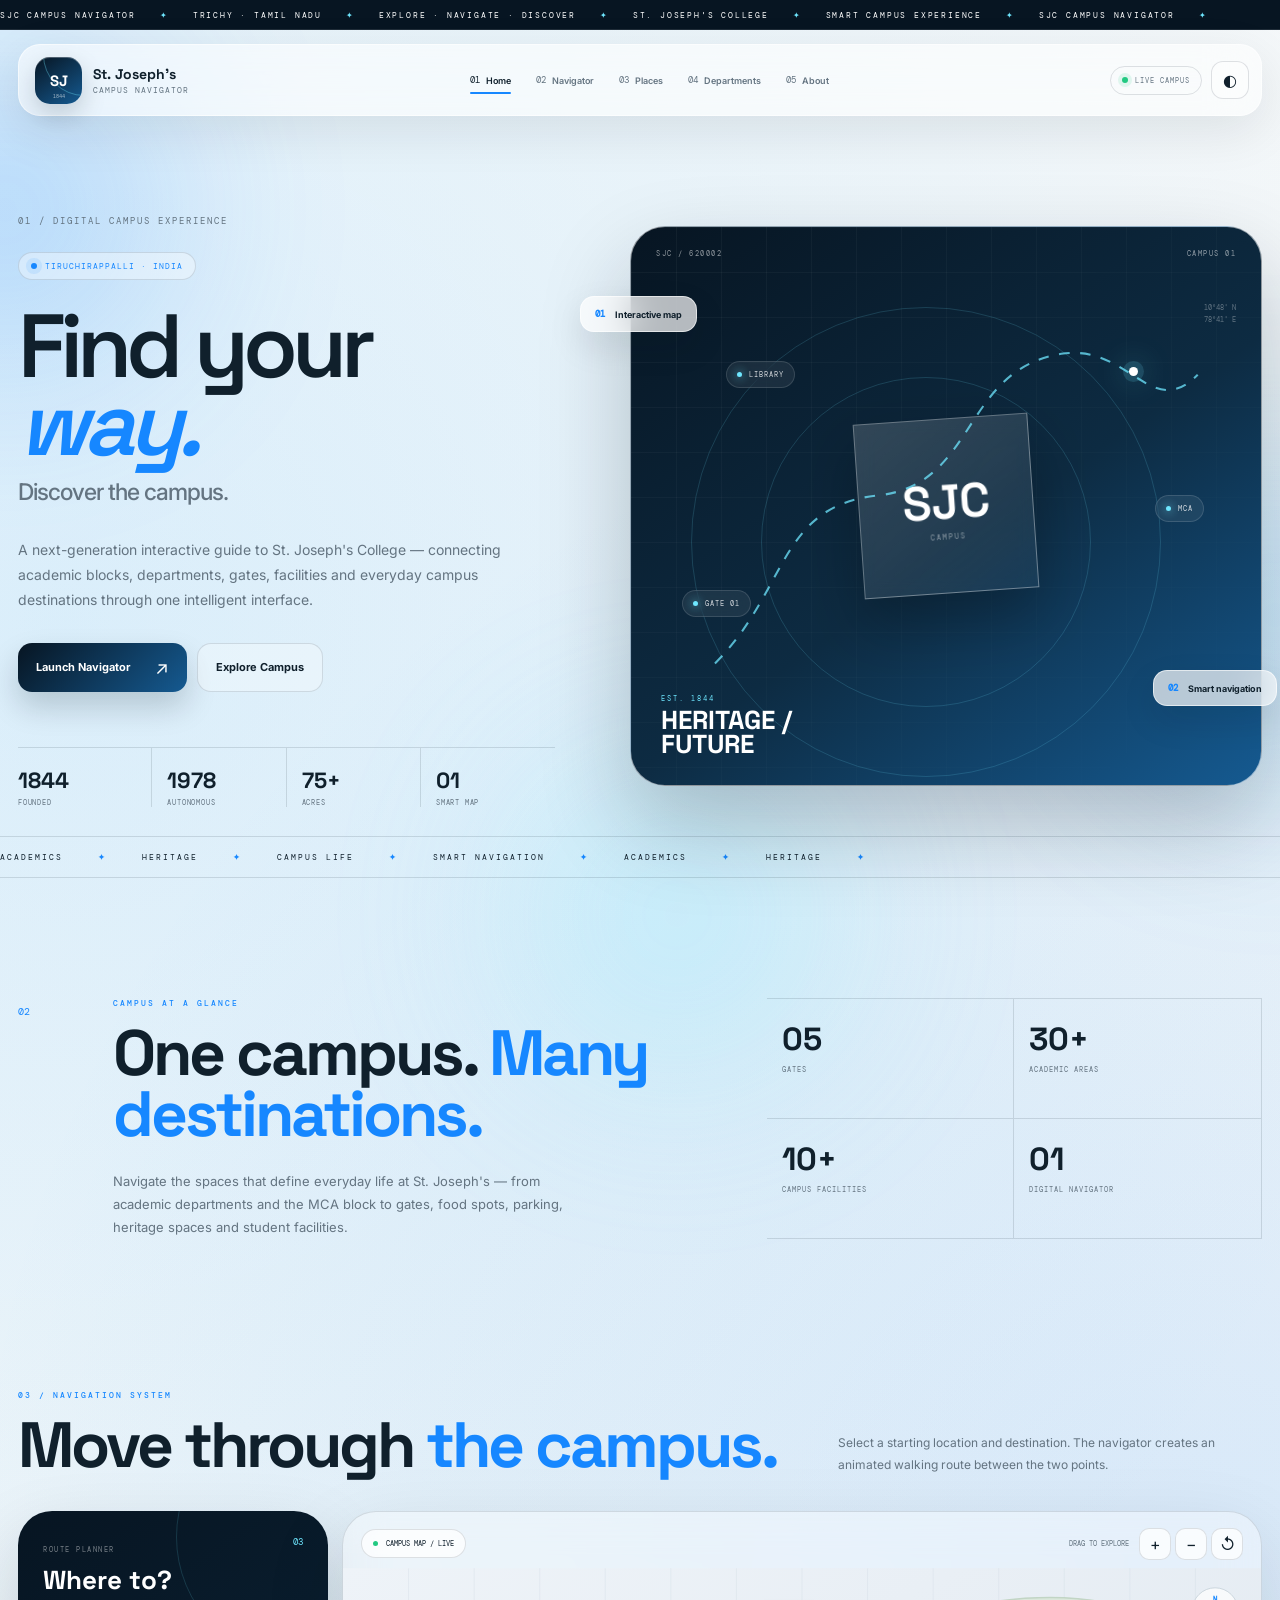
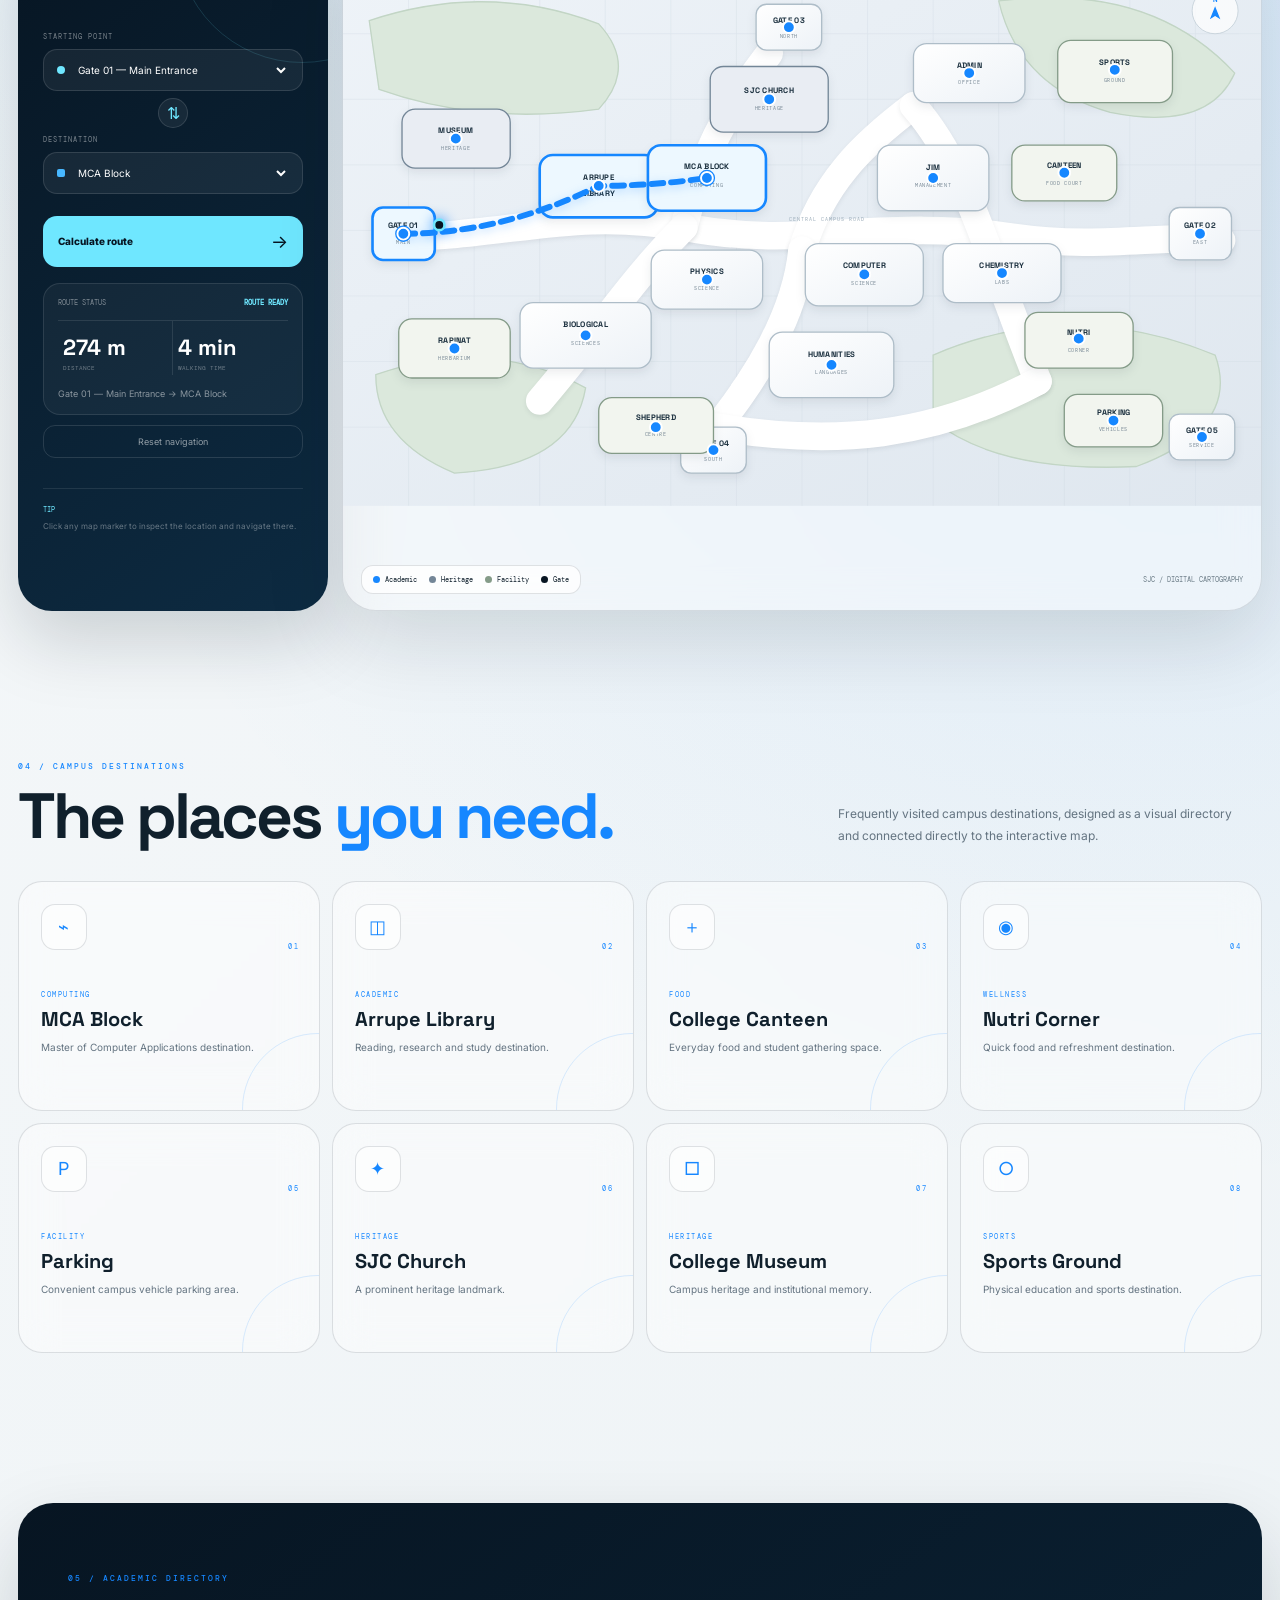
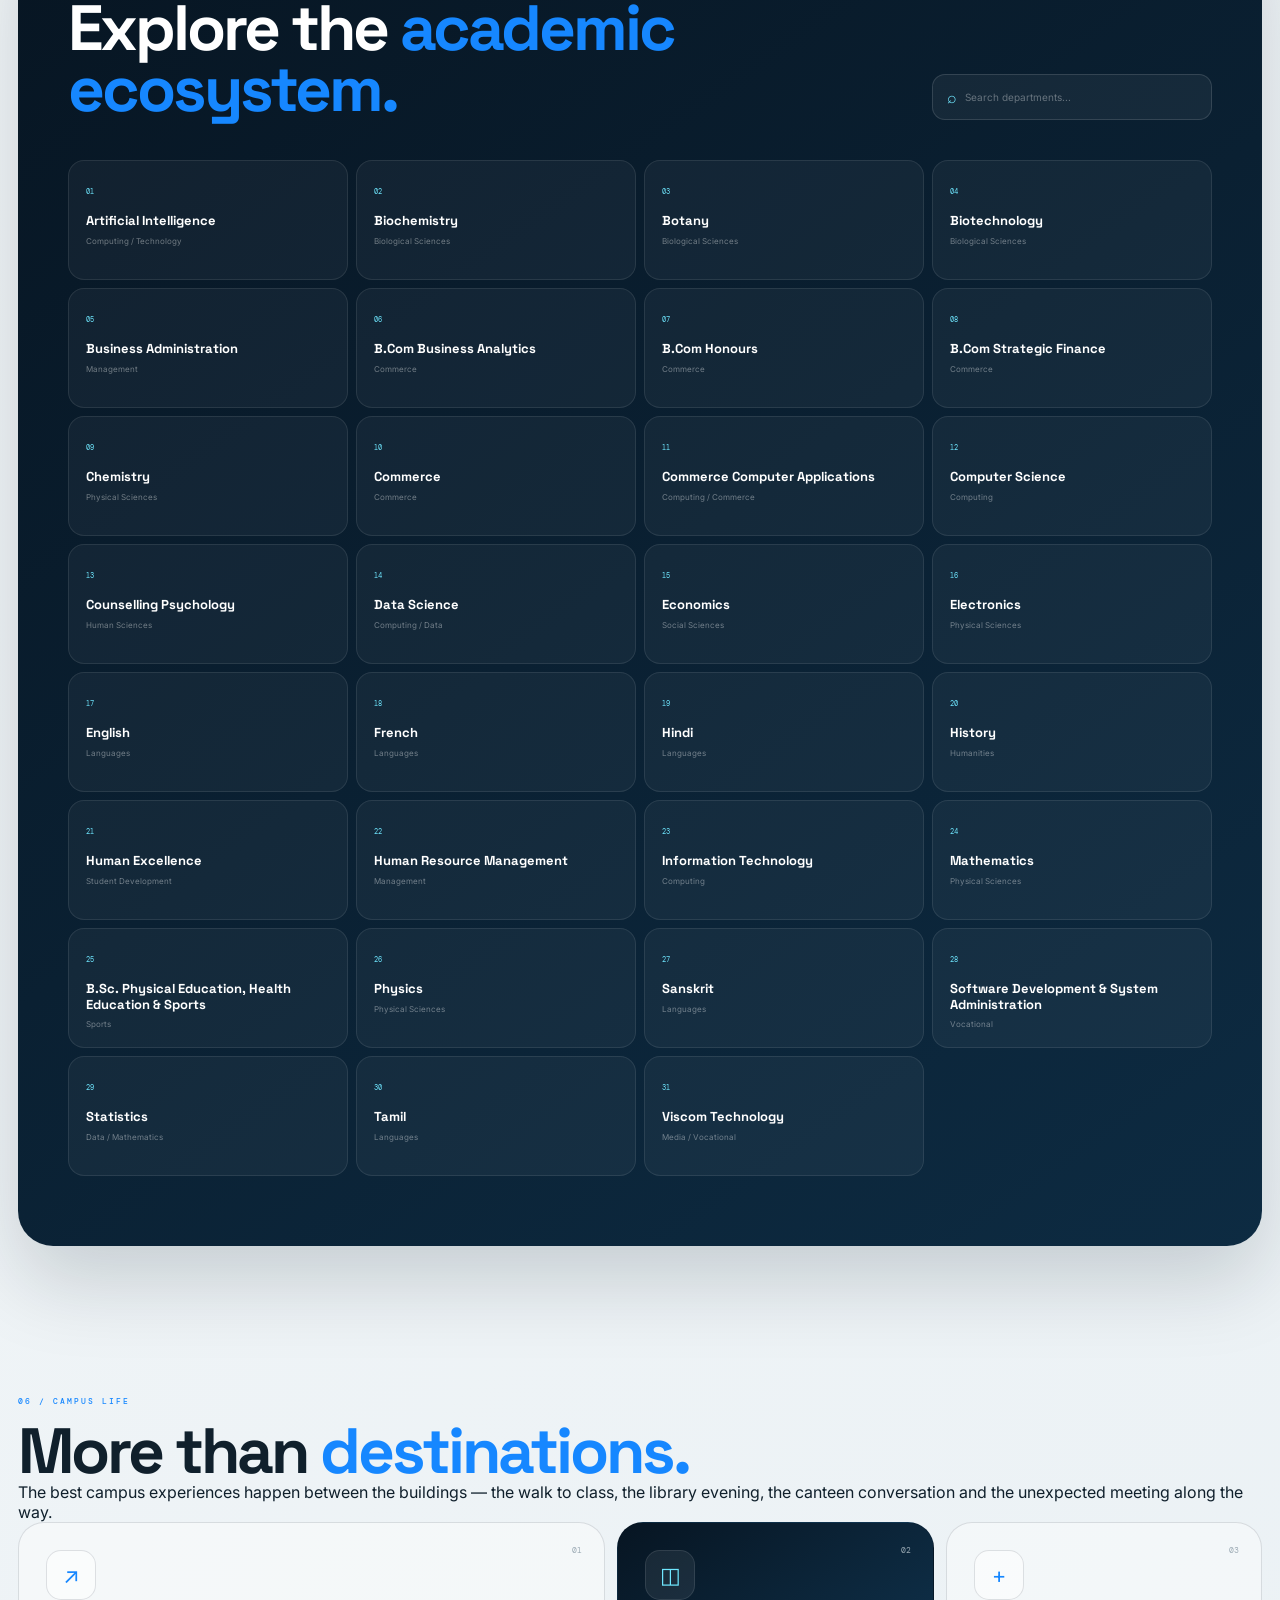
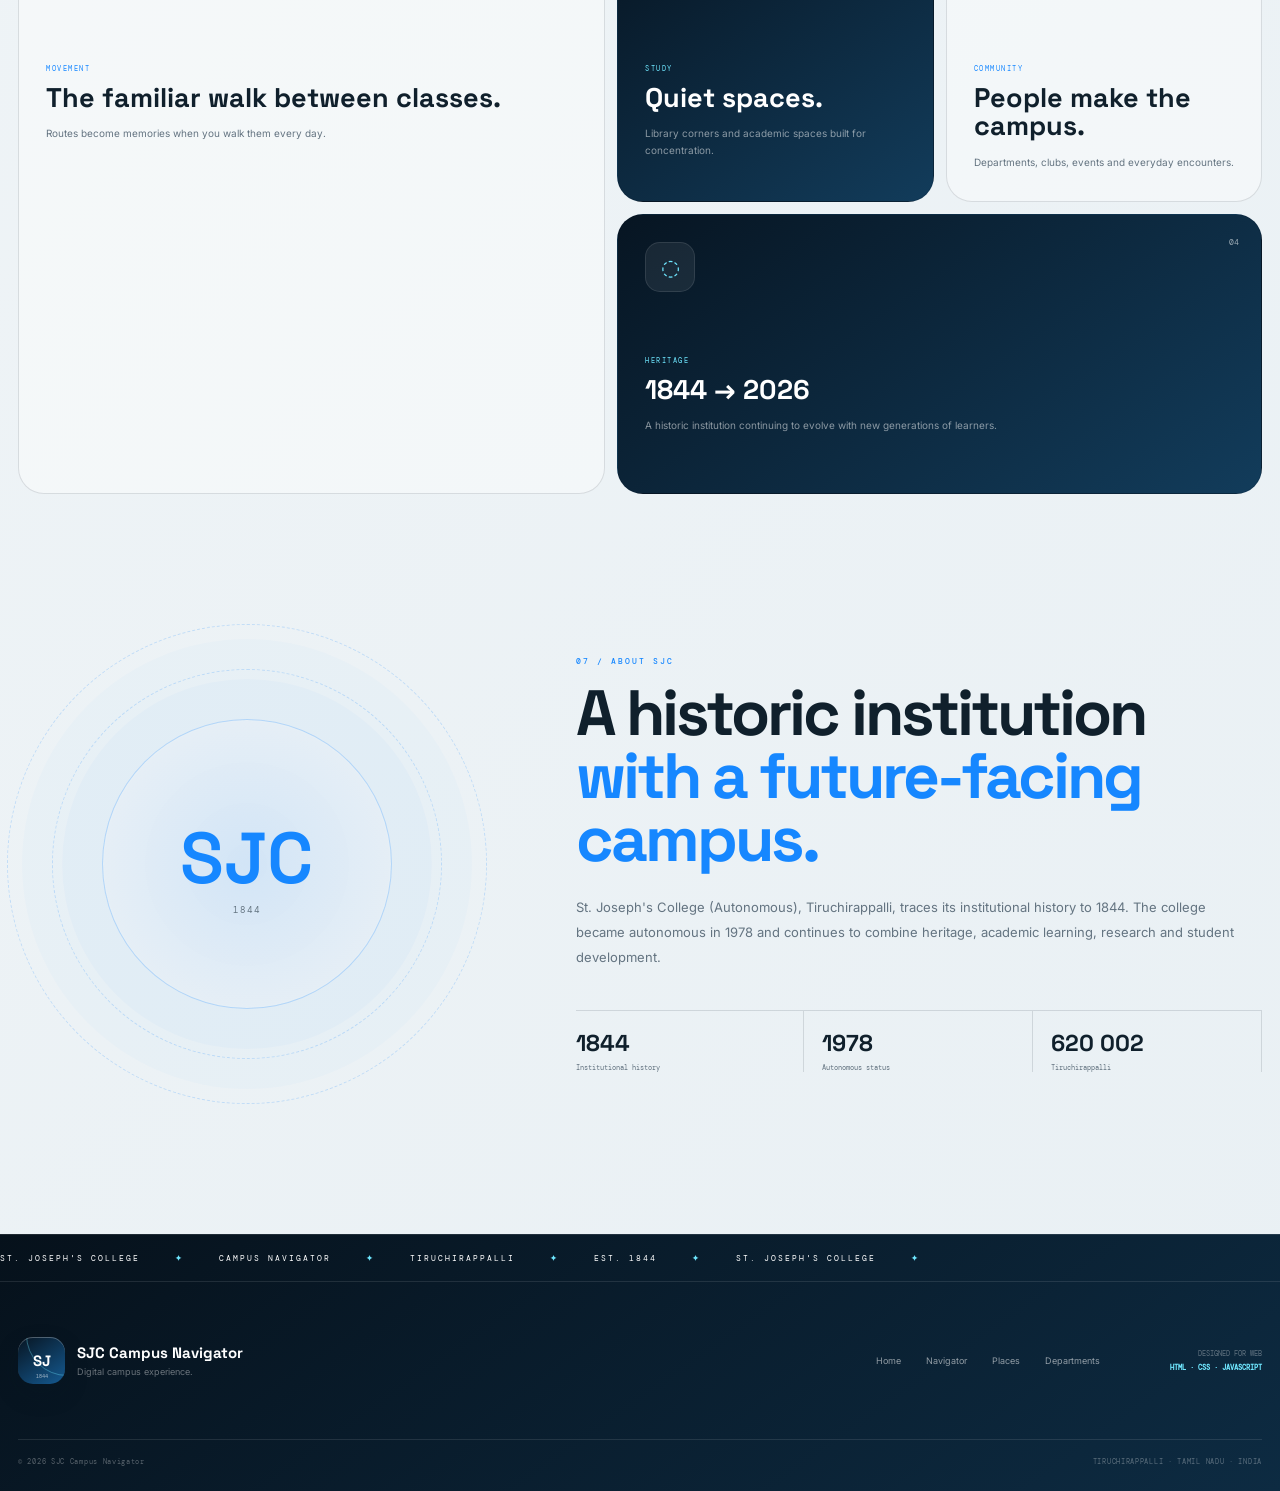
==== index.html @ a01f657c "Add files via upload" ====
<!DOCTYPE html>
<html lang="en">

<head>

    <meta charset="UTF-8">

    <meta
        name="viewport"
        content="width=device-width, initial-scale=1.0"
    >

    <meta
        name="description"
        content="SJC Campus Navigator — an interactive digital campus experience for St. Joseph's College, Tiruchirappalli."
    >

    <title>SJC — Campus Navigator</title>

    <!-- PROFESSIONAL FONTS -->
    <link rel="preconnect" href="https://fonts.googleapis.com">
    <link rel="preconnect" href="https://fonts.gstatic.com" crossorigin>

    <link
        href="https://fonts.googleapis.com/css2?family=DM+Mono:wght@400;500&family=Inter:wght@400;500;600;700;800&family=Space+Grotesk:wght@400;500;600;700&display=swap"
        rel="stylesheet"
    >

    <link rel="stylesheet" href="style.css">

</head>


<body>

<!-- =====================================================
     AMBIENT BACKGROUND
===================================================== -->

<div class="ambient ambient-one"></div>
<div class="ambient ambient-two"></div>
<div class="ambient ambient-three"></div>


<!-- =====================================================
     TOP STRIP
===================================================== -->

<div class="top-strip">

    <div class="strip-track">

        <span>SJC CAMPUS NAVIGATOR</span>
        <i>✦</i>

        <span>TRICHY · TAMIL NADU</span>
        <i>✦</i>

        <span>EXPLORE · NAVIGATE · DISCOVER</span>
        <i>✦</i>

        <span>ST. JOSEPH'S COLLEGE</span>
        <i>✦</i>

        <span>SMART CAMPUS EXPERIENCE</span>
        <i>✦</i>

        <span>SJC CAMPUS NAVIGATOR</span>
        <i>✦</i>

    </div>

</div>


<!-- =====================================================
     HEADER
===================================================== -->

<header class="site-header">

    <a href="#home" class="brand">

        <div class="brand-mark">

            <span>SJ</span>

            <small>1844</small>

        </div>

        <div class="brand-copy">

            <strong>St. Joseph's</strong>

            <span>Campus Navigator</span>

        </div>

    </a>


    <nav class="main-nav">

        <a href="#home" class="active">01 <span>Home</span></a>
        <a href="#navigator">02 <span>Navigator</span></a>
        <a href="#places">03 <span>Places</span></a>
        <a href="#departments">04 <span>Departments</span></a>
        <a href="#about">05 <span>About</span></a>

    </nav>


    <div class="header-actions">

        <div class="live-status">

            <span></span>

            LIVE CAMPUS

        </div>


        <button
            id="themeButton"
            class="icon-button"
            aria-label="Toggle theme"
        >
            ◐
        </button>

    </div>

</header>


<!-- =====================================================
     MAIN
===================================================== -->

<main>


<!-- =====================================================
     HERO
===================================================== -->

<section class="hero" id="home">

    <div class="hero-grid">

        <div class="hero-copy">

            <div class="hero-index">
                01 / DIGITAL CAMPUS EXPERIENCE
            </div>


            <div class="hero-eyebrow">

                <span class="pulse"></span>

                TIRUCHIRAPPALLI · INDIA

            </div>


            <h1>

                Find your
                <span>way.</span>

                <small>
                    Discover the campus.
                </small>

            </h1>


            <p class="hero-description">

                A next-generation interactive guide to
                St. Joseph's College — connecting academic
                blocks, departments, gates, facilities and
                everyday campus destinations through one
                intelligent interface.

            </p>


            <div class="hero-buttons">

                <a
                    href="#navigator"
                    class="btn btn-primary"
                >
                    <span>Launch Navigator</span>
                    <b>↗</b>
                </a>


                <a
                    href="#places"
                    class="btn btn-outline"
                >
                    Explore Campus
                </a>

            </div>


            <div class="hero-meta">

                <div>

                    <strong>1844</strong>

                    <span>
                        Founded
                    </span>

                </div>


                <div>

                    <strong>1978</strong>

                    <span>
                        Autonomous
                    </span>

                </div>


                <div>

                    <strong>75+</strong>

                    <span>
                        Acres
                    </span>

                </div>


                <div>

                    <strong>01</strong>

                    <span>
                        Smart Map
                    </span>

                </div>

            </div>

        </div>


        <!-- HERO VISUAL -->

        <div class="hero-art">

            <div class="art-frame">

                <div class="art-topline">

                    <span>
                        SJC / 620002
                    </span>

                    <span>
                        CAMPUS 01
                    </span>

                </div>


                <div class="art-grid"></div>


                <div class="art-orbit orbit-a"></div>
                <div class="art-orbit orbit-b"></div>


                <div class="art-building building-main">

                    <span>
                        SJC
                    </span>

                    <small>
                        CAMPUS
                    </small>

                </div>


                <div class="art-node node-one">
                    <span></span>
                    GATE 01
                </div>


                <div class="art-node node-two">
                    <span></span>
                    MCA
                </div>


                <div class="art-node node-three">
                    <span></span>
                    LIBRARY
                </div>


                <div class="art-route">

                    <svg viewBox="0 0 600 500">

                        <path
                            d="M80 400 C150 330 140 250 235 240 C330 230 315 120 410 105 C475 95 495 170 540 125"
                        />

                    </svg>

                    <div class="route-traveller"></div>

                </div>


                <div class="art-coordinate">
                    10°48' N<br>
                    78°41' E
                </div>


                <div class="art-caption">

                    <span>EST. 1844</span>

                    <strong>
                        HERITAGE /
                        <br>
                        FUTURE
                    </strong>

                </div>

            </div>


            <div class="floating-label label-one">

                <span>01</span>

                Interactive map

            </div>


            <div class="floating-label label-two">

                <span>02</span>

                Smart navigation

            </div>

        </div>

    </div>


    <!-- HERO MARQUEE -->

    <div class="hero-marquee">

        <div>

            <span>ACADEMICS</span>
            <b>✦</b>

            <span>HERITAGE</span>
            <b>✦</b>

            <span>CAMPUS LIFE</span>
            <b>✦</b>

            <span>SMART NAVIGATION</span>
            <b>✦</b>

            <span>ACADEMICS</span>
            <b>✦</b>

            <span>HERITAGE</span>
            <b>✦</b>

        </div>

    </div>

</section>



<!-- =====================================================
     INTRO / STATS
===================================================== -->

<section class="intro-section">

    <div class="section-number">
        02
    </div>


    <div class="intro-content">

        <span class="section-label">
            CAMPUS AT A GLANCE
        </span>


        <h2>

            One campus.
            <em>Many destinations.</em>

        </h2>


        <p>

            Navigate the spaces that define everyday life
            at St. Joseph's — from academic departments and
            the MCA block to gates, food spots, parking,
            heritage spaces and student facilities.

        </p>

    </div>


    <div class="intro-stats">

        <div class="intro-stat">

            <strong>05</strong>
            <span>Gates</span>

        </div>


        <div class="intro-stat">

            <strong>30+</strong>
            <span>Academic Areas</span>

        </div>


        <div class="intro-stat">

            <strong>10+</strong>
            <span>Campus Facilities</span>

        </div>


        <div class="intro-stat">

            <strong>01</strong>
            <span>Digital Navigator</span>

        </div>

    </div>

</section>



<!-- =====================================================
     NAVIGATOR
===================================================== -->

<section
    class="navigator-section"
    id="navigator"
>

    <div class="section-heading-row">

        <div>

            <span class="section-label">
                03 / NAVIGATION SYSTEM
            </span>

            <h2>
                Move through
                <em>the campus.</em>
            </h2>

        </div>


        <p>

            Select a starting location and destination.
            The navigator creates an animated walking
            route between the two points.

        </p>

    </div>


    <div class="navigator-shell">


        <!-- ROUTE PANEL -->

        <aside class="route-panel">

            <div class="panel-top">

                <div>

                    <span>
                        ROUTE PLANNER
                    </span>

                    <h3>
                        Where to?
                    </h3>

                </div>


                <div class="route-number">
                    03
                </div>

            </div>


            <div class="route-form">

                <div class="location-field">

                    <label>
                        STARTING POINT
                    </label>

                    <div class="select-box">

                        <i class="start-pin"></i>

                        <select id="startLocation"></select>

                    </div>

                </div>


                <button
                    class="swap-button"
                    id="swapButton"
                    title="Swap locations"
                >
                    ⇅
                </button>


                <div class="location-field">

                    <label>
                        DESTINATION
                    </label>

                    <div class="select-box destination-box">

                        <i class="destination-pin"></i>

                        <select id="destinationLocation"></select>

                    </div>

                </div>


                <button
                    class="route-button"
                    id="routeButton"
                >

                    <span>
                        Calculate route
                    </span>

                    <b>
                        →
                    </b>

                </button>

            </div>


            <!-- ROUTE RESULT -->

            <div
                class="route-result"
                id="routeResult"
            >

                <div class="result-heading">

                    <span>
                        ROUTE STATUS
                    </span>

                    <strong id="routeStatus">
                        READY
                    </strong>

                </div>


                <div class="result-metrics">

                    <div>

                        <strong id="distanceValue">
                            —
                        </strong>

                        <span>
                            DISTANCE
                        </span>

                    </div>


                    <div>

                        <strong id="timeValue">
                            —
                        </strong>

                        <span>
                            WALKING TIME
                        </span>

                    </div>

                </div>


                <p id="routeMessage">

                    Choose a destination to generate
                    your campus route.

                </p>

            </div>


            <button
                class="reset-button"
                id="resetMapButton"
            >
                Reset navigation
            </button>


            <div class="route-tip">

                <span>TIP</span>

                Click any map marker to inspect
                the location and navigate there.

            </div>

        </aside>



        <!-- MAP -->

        <div class="map-panel">

            <div class="map-header">

                <div class="map-live">

                    <span></span>

                    CAMPUS MAP / LIVE

                </div>


                <div class="map-header-right">

                    <span>
                        DRAG TO EXPLORE
                    </span>

                    <div class="map-controls">

                        <button id="zoomIn">+</button>

                        <button id="zoomOut">−</button>

                        <button id="resetZoom">↺</button>

                    </div>

                </div>

            </div>


            <div
                class="map-wrapper"
                id="mapWrapper"
            >

                <svg
                    id="campusMap"
                    viewBox="0 0 1400 820"
                    xmlns="http://www.w3.org/2000/svg"
                >

                    <defs>

                        <linearGradient
                            id="mapGradient"
                            x1="0"
                            y1="0"
                            x2="1"
                            y2="1"
                        >

                            <stop
                                offset="0%"
                                stop-color="#eef3f8"
                            />

                            <stop
                                offset="100%"
                                stop-color="#dfe7ef"
                            />

                        </linearGradient>


                        <linearGradient
                            id="buildingGradient"
                            x1="0"
                            y1="0"
                            x2="1"
                            y2="1"
                        >

                            <stop
                                offset="0%"
                                stop-color="#ffffff"
                            />

                            <stop
                                offset="100%"
                                stop-color="#edf2f7"
                            />

                        </linearGradient>


                        <filter
                            id="mapShadow"
                            x="-30%"
                            y="-30%"
                            width="160%"
                            height="160%"
                        >

                            <feDropShadow
                                dx="0"
                                dy="8"
                                stdDeviation="8"
                                flood-opacity=".12"
                            />

                        </filter>

                    </defs>


                    <!-- MAP BASE -->

                    <rect
                        width="1400"
                        height="820"
                        fill="url(#mapGradient)"
                    />


                    <!-- MAP GRID -->

                    <g
                        class="map-grid"
                        opacity=".45"
                    >

                        <path d="M0 100 H1400"/>
                        <path d="M0 200 H1400"/>
                        <path d="M0 300 H1400"/>
                        <path d="M0 400 H1400"/>
                        <path d="M0 500 H1400"/>
                        <path d="M0 600 H1400"/>
                        <path d="M0 700 H1400"/>

                        <path d="M100 0 V820"/>
                        <path d="M200 0 V820"/>
                        <path d="M300 0 V820"/>
                        <path d="M400 0 V820"/>
                        <path d="M500 0 V820"/>
                        <path d="M600 0 V820"/>
                        <path d="M700 0 V820"/>
                        <path d="M800 0 V820"/>
                        <path d="M900 0 V820"/>
                        <path d="M1000 0 V820"/>
                        <path d="M1100 0 V820"/>
                        <path d="M1200 0 V820"/>
                        <path d="M1300 0 V820"/>

                    </g>


                    <!-- GREEN ZONES -->

                    <path
                        class="green-zone"
                        d="M40 80 Q220 20 390 85 Q450 150 390 215 Q210 240 55 185Z"
                    />

                    <path
                        class="green-zone"
                        d="M1000 50 Q1230 20 1360 160 Q1320 250 1170 220 Q1030 180 1000 50Z"
                    />

                    <path
                        class="green-zone"
                        d="M900 590 Q1110 500 1330 590 Q1370 700 1210 760 Q1000 770 900 690Z"
                    />

                    <path
                        class="green-zone"
                        d="M50 620 Q220 560 370 640 Q350 760 170 770 Q50 720 50 620Z"
                    />


                    <!-- ROADS -->

                    <g class="roads">

                        <path d="M80 410 C250 410 350 365 520 395 C700 430 820 380 1020 410 C1160 430 1250 405 1340 415"/>

                        <path d="M520 395 C545 290 585 215 650 130"/>

                        <path d="M700 430 C730 330 790 270 870 210"/>

                        <path d="M700 430 C690 530 630 625 570 700"/>

                        <path d="M870 210 C950 300 980 430 1060 630"/>

                        <path d="M520 395 C440 475 390 555 300 660"/>

                        <path d="M570 700 C750 730 900 715 1060 630"/>

                    </g>


                    <!-- ROAD LABELS -->

                    <text class="road-label" x="680" y="385">
                        CENTRAL CAMPUS ROAD
                    </text>


                    <!-- GATES -->

                    <g
                        class="map-location"
                        data-location="gate1"
                    >

                        <rect
                            x="45"
                            y="365"
                            width="95"
                            height="80"
                            rx="16"
                        />

                        <text
                            x="92"
                            y="397"
                            class="building-title"
                        >
                            GATE 01
                        </text>

                        <text
                            x="92"
                            y="420"
                            class="building-subtitle"
                        >
                            MAIN
                        </text>

                    </g>


                    <g
                        class="map-location"
                        data-location="gate2"
                    >

                        <rect
                            x="1260"
                            y="365"
                            width="95"
                            height="80"
                            rx="16"
                        />

                        <text
                            x="1307"
                            y="397"
                            class="building-title"
                        >
                            GATE 02
                        </text>

                        <text
                            x="1307"
                            y="420"
                            class="building-subtitle"
                        >
                            EAST
                        </text>

                    </g>


                    <g
                        class="map-location"
                        data-location="gate3"
                    >

                        <rect
                            x="630"
                            y="55"
                            width="100"
                            height="70"
                            rx="16"
                        />

                        <text
                            x="680"
                            y="84"
                            class="building-title"
                        >
                            GATE 03
                        </text>

                        <text
                            x="680"
                            y="106"
                            class="building-subtitle"
                        >
                            NORTH
                        </text>

                    </g>


                    <g
                        class="map-location"
                        data-location="gate4"
                    >

                        <rect
                            x="515"
                            y="700"
                            width="100"
                            height="70"
                            rx="16"
                        />

                        <text
                            x="565"
                            y="729"
                            class="building-title"
                        >
                            GATE 04
                        </text>

                        <text
                            x="565"
                            y="751"
                            class="building-subtitle"
                        >
                            SOUTH
                        </text>

                    </g>


                    <g
                        class="map-location"
                        data-location="gate5"
                    >

                        <rect
                            x="1260"
                            y="680"
                            width="100"
                            height="70"
                            rx="16"
                        />

                        <text
                            x="1310"
                            y="709"
                            class="building-title"
                        >
                            GATE 05
                        </text>

                        <text
                            x="1310"
                            y="731"
                            class="building-subtitle"
                        >
                            SERVICE
                        </text>

                    </g>


                    <!-- CENTRAL HERITAGE -->

                    <g
                        class="map-location heritage-location"
                        data-location="church"
                    >

                        <rect
                            x="560"
                            y="150"
                            width="180"
                            height="100"
                            rx="20"
                        />

                        <text
                            x="650"
                            y="190"
                            class="building-title"
                        >
                            SJC CHURCH
                        </text>

                        <text
                            x="650"
                            y="216"
                            class="building-subtitle"
                        >
                            HERITAGE
                        </text>

                    </g>


                    <!-- LIBRARY -->

                    <g
                        class="map-location"
                        data-location="library"
                    >

                        <rect
                            x="300"
                            y="285"
                            width="180"
                            height="95"
                            rx="20"
                        />

                        <text
                            x="390"
                            y="323"
                            class="building-title"
                        >
                            ARRUPE
                        </text>

                        <text
                            x="390"
                            y="348"
                            class="building-title"
                        >
                            LIBRARY
                        </text>

                    </g>


                    <!-- MCA -->

                    <g
                        class="map-location accent-location"
                        data-location="mca"
                    >

                        <rect
                            x="465"
                            y="270"
                            width="180"
                            height="100"
                            rx="20"
                        />

                        <text
                            x="555"
                            y="307"
                            class="building-title"
                        >
                            MCA BLOCK
                        </text>

                        <text
                            x="555"
                            y="333"
                            class="building-subtitle"
                        >
                            COMPUTING
                        </text>

                    </g>


                    <!-- JIM -->

                    <g
                        class="map-location"
                        data-location="jim"
                    >

                        <rect
                            x="815"
                            y="270"
                            width="170"
                            height="100"
                            rx="20"
                        />

                        <text
                            x="900"
                            y="308"
                            class="building-title"
                        >
                            JIM
                        </text>

                        <text
                            x="900"
                            y="334"
                            class="building-subtitle"
                        >
                            MANAGEMENT
                        </text>

                    </g>


                    <!-- COMPUTER SCIENCE -->

                    <g
                        class="map-location"
                        data-location="computer"
                    >

                        <rect
                            x="705"
                            y="420"
                            width="180"
                            height="95"
                            rx="20"
                        />

                        <text
                            x="795"
                            y="458"
                            class="building-title"
                        >
                            COMPUTER
                        </text>

                        <text
                            x="795"
                            y="483"
                            class="building-subtitle"
                        >
                            SCIENCE
                        </text>

                    </g>


                    <!-- PHYSICS -->

                    <g
                        class="map-location"
                        data-location="physics"
                    >

                        <rect
                            x="470"
                            y="430"
                            width="170"
                            height="90"
                            rx="20"
                        />

                        <text
                            x="555"
                            y="467"
                            class="building-title"
                        >
                            PHYSICS
                        </text>

                        <text
                            x="555"
                            y="491"
                            class="building-subtitle"
                        >
                            SCIENCE
                        </text>

                    </g>


                    <!-- CHEMISTRY -->

                    <g
                        class="map-location"
                        data-location="chemistry"
                    >

                        <rect
                            x="915"
                            y="420"
                            width="180"
                            height="90"
                            rx="20"
                        />

                        <text
                            x="1005"
                            y="457"
                            class="building-title"
                        >
                            CHEMISTRY
                        </text>

                        <text
                            x="1005"
                            y="482"
                            class="building-subtitle"
                        >
                            LABS
                        </text>

                    </g>


                    <!-- BIOLOGICAL SCIENCES -->

                    <g
                        class="map-location"
                        data-location="biology"
                    >

                        <rect
                            x="270"
                            y="510"
                            width="200"
                            height="100"
                            rx="20"
                        />

                        <text
                            x="370"
                            y="548"
                            class="building-title"
                        >
                            BIOLOGICAL
                        </text>

                        <text
                            x="370"
                            y="574"
                            class="building-subtitle"
                        >
                            SCIENCES
                        </text>

                    </g>


                    <!-- HUMANITIES -->

                    <g
                        class="map-location"
                        data-location="humanities"
                    >

                        <rect
                            x="650"
                            y="555"
                            width="190"
                            height="100"
                            rx="20"
                        />

                        <text
                            x="745"
                            y="593"
                            class="building-title"
                        >
                            HUMANITIES
                        </text>

                        <text
                            x="745"
                            y="619"
                            class="building-subtitle"
                        >
                            LANGUAGES
                        </text>

                    </g>


                    <!-- ADMIN -->

                    <g
                        class="map-location"
                        data-location="admin"
                    >

                        <rect
                            x="870"
                            y="115"
                            width="170"
                            height="90"
                            rx="20"
                        />

                        <text
                            x="955"
                            y="152"
                            class="building-title"
                        >
                            ADMIN
                        </text>

                        <text
                            x="955"
                            y="177"
                            class="building-subtitle"
                        >
                            OFFICE
                        </text>

                    </g>


                    <!-- NUTRI CORNER -->

                    <g
                        class="map-location facility-location"
                        data-location="nutri"
                    >

                        <rect
                            x="1040"
                            y="525"
                            width="165"
                            height="85"
                            rx="20"
                        />

                        <text
                            x="1122"
                            y="560"
                            class="building-title"
                        >
                            NUTRI
                        </text>

                        <text
                            x="1122"
                            y="585"
                            class="building-subtitle"
                        >
                            CORNER
                        </text>

                    </g>


                    <!-- CANTEEN -->

                    <g
                        class="map-location facility-location"
                        data-location="canteen"
                    >

                        <rect
                            x="1020"
                            y="270"
                            width="160"
                            height="85"
                            rx="20"
                        />

                        <text
                            x="1100"
                            y="305"
                            class="building-title"
                        >
                            CANTEEN
                        </text>

                        <text
                            x="1100"
                            y="330"
                            class="building-subtitle"
                        >
                            FOOD COURT
                        </text>

                    </g>


                    <!-- PARKING -->

                    <g
                        class="map-location facility-location"
                        data-location="parking"
                    >

                        <rect
                            x="1100"
                            y="650"
                            width="150"
                            height="80"
                            rx="20"
                        />

                        <text
                            x="1175"
                            y="682"
                            class="building-title"
                        >
                            PARKING
                        </text>

                        <text
                            x="1175"
                            y="706"
                            class="building-subtitle"
                        >
                            VEHICLES
                        </text>

                    </g>


                    <!-- HERITAGE MUSEUM -->

                    <g
                        class="map-location heritage-location"
                        data-location="museum"
                    >

                        <rect
                            x="90"
                            y="215"
                            width="165"
                            height="90"
                            rx="20"
                        />

                        <text
                            x="172"
                            y="252"
                            class="building-title"
                        >
                            MUSEUM
                        </text>

                        <text
                            x="172"
                            y="277"
                            class="building-subtitle"
                        >
                            HERITAGE
                        </text>

                    </g>


                    <!-- HERBARIUM -->

                    <g
                        class="map-location facility-location"
                        data-location="herbarium"
                    >

                        <rect
                            x="85"
                            y="535"
                            width="170"
                            height="90"
                            rx="20"
                        />

                        <text
                            x="170"
                            y="572"
                            class="building-title"
                        >
                            RAPINAT
                        </text>

                        <text
                            x="170"
                            y="597"
                            class="building-subtitle"
                        >
                            HERBARIUM
                        </text>

                    </g>


                    <!-- SPORTS -->

                    <g
                        class="map-location facility-location"
                        data-location="sports"
                    >

                        <rect
                            x="1090"
                            y="110"
                            width="175"
                            height="95"
                            rx="20"
                        />

                        <text
                            x="1177"
                            y="148"
                            class="building-title"
                        >
                            SPORTS
                        </text>

                        <text
                            x="1177"
                            y="174"
                            class="building-subtitle"
                        >
                            GROUND
                        </text>

                    </g>


                    <!-- SHEPHERD -->

                    <g
                        class="map-location facility-location"
                        data-location="shepherd"
                    >

                        <rect
                            x="390"
                            y="655"
                            width="175"
                            height="85"
                            rx="20"
                        />

                        <text
                            x="477"
                            y="689"
                            class="building-title"
                        >
                            SHEPHERD
                        </text>

                        <text
                            x="477"
                            y="714"
                            class="building-subtitle"
                        >
                            CENTRE
                        </text>

                    </g>


                    <!-- ROUTE LAYER -->

                    <g id="routeLayer"></g>


                    <!-- MARKER LAYER -->

                    <g id="markerLayer"></g>


                    <!-- MAP COMPASS -->

                    <g class="map-compass">

                        <circle
                            cx="1330"
                            cy="65"
                            r="35"
                        />

                        <text
                            x="1330"
                            y="52"
                        >
                            N
                        </text>

                        <path
                            d="M1330 58 L1322 78 L1330 73 L1338 78Z"
                        />

                    </g>

                </svg>

            </div>


            <div class="map-bottom">

                <div class="map-legend">

                    <span>
                        <i class="legend-academic"></i>
                        Academic
                    </span>

                    <span>
                        <i class="legend-heritage"></i>
                        Heritage
                    </span>

                    <span>
                        <i class="legend-facility"></i>
                        Facility
                    </span>

                    <span>
                        <i class="legend-gate"></i>
                        Gate
                    </span>

                </div>


                <div class="map-coordinates">

                    SJC / DIGITAL CARTOGRAPHY

                </div>

            </div>

        </div>

    </div>

</section>



<!-- =====================================================
     PLACES
===================================================== -->

<section
    class="places-section"
    id="places"
>

    <div class="section-heading-row">

        <div>

            <span class="section-label">
                04 / CAMPUS DESTINATIONS
            </span>

            <h2>
                The places
                <em>you need.</em>
            </h2>

        </div>


        <p>

            Frequently visited campus destinations,
            designed as a visual directory and connected
            directly to the interactive map.

        </p>

    </div>


    <div
        class="place-grid"
        id="placeGrid"
    ></div>

</section>



<!-- =====================================================
     DEPARTMENTS
===================================================== -->

<section
    class="departments-section"
    id="departments"
>

    <div class="department-heading">

        <div>

            <span class="section-label">
                05 / ACADEMIC DIRECTORY
            </span>

            <h2>
                Explore the
                <em>academic ecosystem.</em>
            </h2>

        </div>


        <div class="department-search">

            <span>
                ⌕
            </span>

            <input
                id="departmentSearch"
                type="text"
                placeholder="Search departments..."
            >

        </div>

    </div>


    <div
        class="department-grid"
        id="departmentGrid"
    ></div>

</section>



<!-- =====================================================
     CAMPUS LIFE
===================================================== -->

<section class="life-section">

    <div class="life-intro">

        <span class="section-label">
            06 / CAMPUS LIFE
        </span>

        <h2>

            More than
            <em>destinations.</em>

        </h2>

        <p>

            The best campus experiences happen between
            the buildings — the walk to class, the library
            evening, the canteen conversation and the
            unexpected meeting along the way.

        </p>

    </div>


    <div class="life-grid">

        <article class="life-card large">

            <div class="life-number">
                01
            </div>

            <div class="life-symbol">
                ↗
            </div>

            <span>
                MOVEMENT
            </span>

            <h3>
                The familiar walk between classes.
            </h3>

            <p>
                Routes become memories when you walk them
                every day.
            </p>

        </article>


        <article class="life-card dark">

            <div class="life-number">
                02
            </div>

            <div class="life-symbol">
                ◫
            </div>

            <span>
                STUDY
            </span>

            <h3>
                Quiet spaces.
            </h3>

            <p>
                Library corners and academic spaces
                built for concentration.
            </p>

        </article>


        <article class="life-card">

            <div class="life-number">
                03
            </div>

            <div class="life-symbol">
                +
            </div>

            <span>
                COMMUNITY
            </span>

            <h3>
                People make the campus.
            </h3>

            <p>
                Departments, clubs, events and
                everyday encounters.
            </p>

        </article>


        <article class="life-card wide dark">

            <div class="life-number">
                04
            </div>

            <div class="life-symbol">
                ◌
            </div>

            <span>
                HERITAGE
            </span>

            <h3>
                1844 → 2026
            </h3>

            <p>
                A historic institution continuing to
                evolve with new generations of learners.
            </p>

        </article>

    </div>

</section>



<!-- =====================================================
     ABOUT
===================================================== -->

<section
    class="about-section"
    id="about"
>

    <div class="about-visual">

        <div class="about-circle">

            <span>
                SJC
            </span>

            <small>
                1844
            </small>

        </div>


        <div class="about-line line-a"></div>
        <div class="about-line line-b"></div>

    </div>


    <div class="about-content">

        <span class="section-label">
            07 / ABOUT SJC
        </span>


        <h2>
            A historic institution
            <em>with a future-facing campus.</em>
        </h2>


        <p>

            St. Joseph's College (Autonomous), Tiruchirappalli,
            traces its institutional history to 1844. The college
            became autonomous in 1978 and continues to combine
            heritage, academic learning, research and student
            development.

        </p>


        <div class="about-facts">

            <div>

                <strong>1844</strong>

                <span>
                    Institutional history
                </span>

            </div>


            <div>

                <strong>1978</strong>

                <span>
                    Autonomous status
                </span>

            </div>


            <div>

                <strong>620 002</strong>

                <span>
                    Tiruchirappalli
                </span>

            </div>

        </div>

    </div>

</section>



</main>



<!-- =====================================================
     FOOTER
===================================================== -->

<footer class="site-footer">

    <div class="footer-marquee">

        <div>

            <span>
                ST. JOSEPH'S COLLEGE
            </span>

            <b>✦</b>

            <span>
                CAMPUS NAVIGATOR
            </span>

            <b>✦</b>

            <span>
                TIRUCHIRAPPALLI
            </span>

            <b>✦</b>

            <span>
                EST. 1844
            </span>

            <b>✦</b>

            <span>
                ST. JOSEPH'S COLLEGE
            </span>

            <b>✦</b>

        </div>

    </div>


    <div class="footer-main">

        <div class="footer-brand">

            <div class="brand-mark">

                <span>SJ</span>

                <small>1844</small>

            </div>


            <div>

                <strong>
                    SJC Campus Navigator
                </strong>

                <p>
                    Digital campus experience.
                </p>

            </div>

        </div>


        <div class="footer-links">

            <a href="#home">Home</a>
            <a href="#navigator">Navigator</a>
            <a href="#places">Places</a>
            <a href="#departments">Departments</a>

        </div>


        <div class="footer-meta">

            <span>
                DESIGNED FOR WEB
            </span>

            <strong>
                HTML · CSS · JAVASCRIPT
            </strong>

        </div>

    </div>


    <div class="footer-bottom">

        <span>
            © 2026 SJC Campus Navigator
        </span>

        <span>
            TIRUCHIRAPPALLI · TAMIL NADU · INDIA
        </span>

    </div>

</footer>



<!-- =====================================================
     LOCATION MODAL
===================================================== -->

<div
    class="modal"
    id="locationModal"
>

    <div class="modal-overlay"></div>


    <div class="modal-card">

        <button
            class="modal-close"
            id="modalClose"
        >
            ×
        </button>


        <span
            class="modal-category"
            id="modalCategory"
        >
            LOCATION
        </span>


        <div
            class="modal-symbol"
            id="modalIcon"
        >
            ◎
        </div>


        <h2 id="modalTitle">
            Location
        </h2>


        <p id="modalDescription">
            Campus location.
        </p>


        <button
            id="modalRouteButton"
            class="modal-route-button"
        >
            Navigate Here
            <span>→</span>
        </button>

    </div>

</div>



<!-- =====================================================
     TOAST
===================================================== -->

<div
    class="toast"
    id="toast"
>

    <span>✓</span>

    <p id="toastMessage">
        Route updated.
    </p>

</div>



<script src="script.js"></script>

</body>
</html>
---- style.css ----
/* =========================================================
   SJC CAMPUS NAVIGATOR
   PREMIUM PORTFOLIO / GLASS / EDITORIAL UI
========================================================= */

:root {

    --navy: #071522;
    --navy-2: #0b1d2d;
    --navy-3: #102b40;

    --blue: #1687ff;
    --blue-2: #47b7ff;
    --cyan: #6fe7ff;

    --ivory: #f5f7f4;
    --paper: #edf2f5;

    --white: #ffffff;

    --text: #10202c;
    --muted: #647481;

    --line: rgba(7, 21, 34, .12);
    --line-light: rgba(255,255,255,.16);

    --glass: rgba(255,255,255,.58);
    --glass-dark: rgba(8,25,40,.68);

    --shadow:
        0 30px 80px rgba(7,21,34,.13);

    --shadow-small:
        0 14px 35px rgba(7,21,34,.10);

    --radius-xl: 34px;
    --radius-lg: 26px;
    --radius-md: 20px;
    --radius-sm: 14px;

    --ease:
        cubic-bezier(.2,.8,.2,1);

}


/* =========================================================
   RESET
========================================================= */

* {
    margin: 0;
    padding: 0;
    box-sizing: border-box;
}


html {
    scroll-behavior: smooth;
}


body {

    min-height: 100vh;

    overflow-x: hidden;

    font-family: "Inter", sans-serif;

    color: var(--text);

    background:

        radial-gradient(
            circle at 5% 10%,
            rgba(71,183,255,.16),
            transparent 24%
        ),

        radial-gradient(
            circle at 92% 25%,
            rgba(22,135,255,.12),
            transparent 25%
        ),

        linear-gradient(
            135deg,
            #f7f9fa,
            #e9f0f4
        );

}


body.dark {

    --text: #f5f8fb;
    --muted: #aab8c4;

    --line: rgba(255,255,255,.12);

    background:

        radial-gradient(
            circle at 5% 10%,
            rgba(22,135,255,.18),
            transparent 25%
        ),

        radial-gradient(
            circle at 90% 20%,
            rgba(71,183,255,.10),
            transparent 25%
        ),

        linear-gradient(
            135deg,
            #06111b,
            #0b1d2d
        );

}


a {
    color: inherit;
    text-decoration: none;
}


button,
input,
select {
    font: inherit;
}


/* =========================================================
   AMBIENT ORBS
========================================================= */

.ambient {

    position: fixed;

    width: 330px;
    height: 330px;

    border-radius: 50%;

    filter: blur(100px);

    opacity: .23;

    pointer-events: none;

    z-index: -2;

}


.ambient-one {

    top: 5%;
    left: -160px;

    background: #1687ff;

}


.ambient-two {

    top: 50%;
    right: -160px;

    background: #47b7ff;

}


.ambient-three {

    bottom: -180px;
    left: 40%;

    background: #6fe7ff;

}


/* =========================================================
   TOP STRIP
========================================================= */

.top-strip {

    height: 30px;

    overflow: hidden;

    color: white;

    background: var(--navy);

    border-bottom: 1px solid rgba(255,255,255,.1);

}


.strip-track {

    width: max-content;

    height: 100%;

    display: flex;

    align-items: center;

    gap: 24px;

    animation:
        stripMove 28s linear infinite;

    font-family: "DM Mono", monospace;

    font-size: 8px;

    letter-spacing: 1.8px;

    white-space: nowrap;

}


.strip-track i {

    color: var(--cyan);

    font-style: normal;

}


@keyframes stripMove {

    from {
        transform: translateX(0);
    }

    to {
        transform: translateX(-50%);
    }

}


/* =========================================================
   HEADER
========================================================= */

.site-header {

    position: sticky;

    top: 12px;

    z-index: 100;

    width: min(1280px, calc(100% - 36px));

    min-height: 72px;

    margin: 14px auto 0;

    padding: 10px 12px 10px 16px;

    display: flex;

    align-items: center;

    justify-content: space-between;

    gap: 20px;

    border: 1px solid rgba(255,255,255,.58);

    border-radius: 22px;

    background: rgba(255,255,255,.56);

    backdrop-filter: blur(25px);

    -webkit-backdrop-filter: blur(25px);

    box-shadow:
        0 15px 50px rgba(7,21,34,.09);

}


body.dark .site-header {

    border-color: rgba(255,255,255,.1);

    background: rgba(7,20,32,.72);

}


/* BRAND */

.brand {

    display: flex;

    align-items: center;

    gap: 11px;

}


.brand-mark {

    width: 47px;
    height: 47px;

    position: relative;

    display: grid;

    place-items: center;

    border-radius: 15px;

    overflow: hidden;

    color: white;

    background:
        linear-gradient(
            145deg,
            #071522,
            #155a91
        );

    box-shadow:
        inset 0 1px rgba(255,255,255,.28),
        0 10px 25px rgba(7,21,34,.18);

}


.brand-mark::after {

    content: "";

    position: absolute;

    width: 80px;
    height: 80px;

    border: 1px solid rgba(111,231,255,.35);

    border-radius: 50%;

    transform: translate(25px,-25px);

}


.brand-mark span {

    position: relative;

    z-index: 2;

    font-family: "Space Grotesk", sans-serif;

    font-size: 15px;

    font-weight: 700;

}


.brand-mark small {

    position: absolute;

    bottom: 4px;

    font-family: "DM Mono", monospace;

    font-size: 5px;

    opacity: .65;

}


.brand-copy strong {

    display: block;

    font-family: "Space Grotesk", sans-serif;

    font-size: 14px;

}


.brand-copy span {

    display: block;

    margin-top: 2px;

    color: var(--muted);

    font-family: "DM Mono", monospace;

    font-size: 8px;

    letter-spacing: 1px;

    text-transform: uppercase;

}


/* NAV */

.main-nav {

    display: flex;

    align-items: center;

    gap: 25px;

}


.main-nav a {

    position: relative;

    display: flex;

    align-items: center;

    gap: 6px;

    color: var(--muted);

    font-family: "DM Mono", monospace;

    font-size: 9px;

    transition: .3s var(--ease);

}


.main-nav a span {

    font-family: "Inter", sans-serif;

    font-weight: 600;

}


.main-nav a::after {

    content: "";

    position: absolute;

    left: 0;

    right: 0;

    bottom: -8px;

    height: 2px;

    border-radius: 20px;

    background: var(--blue);

    transform: scaleX(0);

    transform-origin: left;

    transition: .3s var(--ease);

}


.main-nav a:hover,
.main-nav a.active {

    color: var(--text);

}


.main-nav a:hover::after,
.main-nav a.active::after {

    transform: scaleX(1);

}


/* HEADER ACTIONS */

.header-actions {

    display: flex;

    align-items: center;

    gap: 9px;

}


.live-status {

    display: flex;

    align-items: center;

    gap: 7px;

    padding: 9px 11px;

    border-radius: 50px;

    border: 1px solid var(--line);

    color: var(--muted);

    font-family: "DM Mono", monospace;

    font-size: 7px;

    letter-spacing: 1px;

}


.live-status span {

    width: 6px;
    height: 6px;

    border-radius: 50%;

    background: #22c982;

    box-shadow:
        0 0 0 4px rgba(34,201,130,.12);

    animation: pulseDot 2s infinite;

}


@keyframes pulseDot {

    50% {
        box-shadow:
            0 0 0 8px rgba(34,201,130,0);
    }

}


.icon-button {

    width: 38px;
    height: 38px;

    border: 1px solid var(--line);

    border-radius: 12px;

    background: rgba(255,255,255,.35);

    color: var(--text);

    cursor: pointer;

    transition: .3s var(--ease);

}


.icon-button:hover {

    transform: rotate(25deg) scale(1.05);

    border-color: var(--blue);

}


/* =========================================================
   HERO
========================================================= */

.hero {

    width: min(1280px, calc(100% - 36px));

    margin: 70px auto 0;

}


.hero-grid {

    min-height: 650px;

    display: grid;

    grid-template-columns: .9fr 1.1fr;

    align-items: center;

    gap: 50px;

}


/* HERO COPY */

.hero-copy {

    animation:
        revealUp .9s var(--ease) both;

}


@keyframes revealUp {

    from {
        opacity: 0;
        transform: translateY(35px);
    }

    to {
        opacity: 1;
        transform: translateY(0);
    }

}


.hero-index {

    margin-bottom: 25px;

    color: var(--muted);

    font-family: "DM Mono", monospace;

    font-size: 9px;

    letter-spacing: 2px;

}


.hero-eyebrow {

    width: fit-content;

    display: flex;

    align-items: center;

    gap: 8px;

    padding: 8px 12px;

    border: 1px solid var(--line);

    border-radius: 50px;

    color: var(--blue);

    background: rgba(255,255,255,.36);

    backdrop-filter: blur(15px);

    font-family: "DM Mono", monospace;

    font-size: 8px;

    letter-spacing: 1px;

}


.pulse {

    width: 6px;
    height: 6px;

    border-radius: 50%;

    background: var(--blue);

    box-shadow:
        0 0 0 5px rgba(22,135,255,.1);

}


.hero h1 {

    margin-top: 28px;

    font-family: "Space Grotesk", sans-serif;

    font-size: clamp(58px, 7vw, 96px);

    line-height: .87;

    letter-spacing: -6px;

    font-weight: 600;

}


.hero h1 span {

    display: block;

    color: var(--blue);

    font-style: italic;

}


.hero h1 small {

    display: block;

    margin-top: 15px;

    color: var(--muted);

    font-family: "Inter", sans-serif;

    font-size: clamp(16px, 1.8vw, 23px);

    font-weight: 500;

    line-height: 1.2;

    letter-spacing: -1px;

}


.hero-description {

    max-width: 570px;

    margin-top: 30px;

    color: var(--muted);

    font-size: 14px;

    line-height: 1.8;

}


/* BUTTONS */

.hero-buttons {

    display: flex;

    gap: 10px;

    margin-top: 30px;

}


.btn {

    min-height: 49px;

    display: inline-flex;

    align-items: center;

    justify-content: center;

    gap: 25px;

    padding: 0 18px;

    border-radius: 14px;

    font-size: 11px;

    font-weight: 700;

    transition: .35s var(--ease);

}


.btn-primary {

    color: white;

    background:
        linear-gradient(
            135deg,
            #071522,
            #155a91
        );

    box-shadow:
        0 15px 30px rgba(7,21,34,.18);

}


.btn-primary b {

    font-size: 18px;

    font-weight: 400;

}


.btn-primary:hover {

    transform: translateY(-5px);

    box-shadow:
        0 22px 40px rgba(7,21,34,.24);

}


.btn-outline {

    border: 1px solid var(--line);

    background: rgba(255,255,255,.3);

}


.btn-outline:hover {

    transform: translateY(-5px);

    border-color: var(--blue);

    color: var(--blue);

}


/* HERO META */

.hero-meta {

    display: grid;

    grid-template-columns:
        repeat(4, minmax(70px,1fr));

    max-width: 560px;

    margin-top: 55px;

    border-top: 1px solid var(--line);

}


.hero-meta div {

    padding: 18px 12px 0 0;

    border-right: 1px solid var(--line);

}


.hero-meta div:not(:first-child) {

    padding-left: 15px;

}


.hero-meta div:last-child {

    border-right: 0;

}


.hero-meta strong {

    display: block;

    font-family: "Space Grotesk", sans-serif;

    font-size: 22px;

}


.hero-meta span {

    display: block;

    margin-top: 4px;

    color: var(--muted);

    font-family: "DM Mono", monospace;

    font-size: 7px;

    text-transform: uppercase;

    letter-spacing: .8px;

}


/* =========================================================
   HERO ART
========================================================= */

.hero-art {

    position: relative;

    min-height: 590px;

}


.art-frame {

    position: absolute;

    inset: 10px 0 20px 25px;

    overflow: hidden;

    border-radius: 35px;

    border: 1px solid rgba(255,255,255,.55);

    background:

        linear-gradient(
            145deg,
            #071522,
            #0d2b42 55%,
            #155a91
        );

    box-shadow:
        0 40px 90px rgba(7,21,34,.23);

}


/* grid */

.art-grid {

    position: absolute;

    inset: 0;

    background-image:

        linear-gradient(
            rgba(255,255,255,.045) 1px,
            transparent 1px
        ),

        linear-gradient(
            90deg,
            rgba(255,255,255,.045) 1px,
            transparent 1px
        );

    background-size: 45px 45px;

    mask-image:
        linear-gradient(
            to bottom right,
            black,
            transparent
        );

}


.art-topline {

    position: absolute;

    top: 22px;
    left: 25px;
    right: 25px;

    display: flex;

    justify-content: space-between;

    color: rgba(255,255,255,.55);

    font-family: "DM Mono", monospace;

    font-size: 7px;

    letter-spacing: 1.5px;

}


.art-coordinate {

    position: absolute;

    right: 25px;
    top: 75px;

    color: rgba(255,255,255,.35);

    font-family: "DM Mono", monospace;

    font-size: 7px;

    line-height: 1.7;

    text-align: right;

}


/* ORBITS */

.art-orbit {

    position: absolute;

    border: 1px solid rgba(111,231,255,.16);

    border-radius: 50%;

}


.orbit-a {

    width: 470px;
    height: 470px;

    left: 60px;
    top: 80px;

}


.orbit-b {

    width: 330px;
    height: 330px;

    left: 130px;
    top: 150px;

}


/* CENTRAL BLOCK */

.art-building {

    position: absolute;

    left: 50%;
    top: 50%;

    width: 175px;
    height: 175px;

    display: flex;

    flex-direction: column;

    align-items: center;

    justify-content: center;

    transform:
        translate(-50%,-50%)
        rotate(-4deg);

    border: 1px solid rgba(255,255,255,.32);

    background:
        linear-gradient(
            145deg,
            rgba(255,255,255,.16),
            rgba(255,255,255,.04)
        );

    backdrop-filter: blur(10px);

    box-shadow:
        0 25px 60px rgba(0,0,0,.25);

}


.art-building span {

    color: white;

    font-family: "Space Grotesk", sans-serif;

    font-size: 48px;

    font-weight: 600;

}


.art-building small {

    color: rgba(255,255,255,.5);

    font-family: "DM Mono", monospace;

    font-size: 7px;

    letter-spacing: 2px;

}


/* ART ROUTE */

.art-route {

    position: absolute;

    inset: 0;

}


.art-route svg {

    width: 100%;
    height: 100%;

}


.art-route path {

    fill: none;

    stroke: var(--cyan);

    stroke-width: 2;

    stroke-dasharray: 10 10;

    opacity: .75;

    animation:
        routeDash 2s linear infinite;

}


@keyframes routeDash {

    to {
        stroke-dashoffset: -40;
    }

}


.route-traveller {

    position: absolute;

    width: 9px;
    height: 9px;

    left: 79%;

    top: 25%;

    border-radius: 50%;

    background: white;

    box-shadow:
        0 0 0 6px rgba(111,231,255,.15),
        0 0 30px var(--cyan);

    animation:
        traveller 4s ease-in-out infinite;

}


@keyframes traveller {

    0% {
        left: 15%;
        top: 75%;
    }

    25% {
        left: 35%;
        top: 53%;
    }

    50% {
        left: 58%;
        top: 46%;
    }

    75% {
        left: 70%;
        top: 27%;
    }

    100% {
        left: 88%;
        top: 22%;
    }

}


/* ART NODES */

.art-node {

    position: absolute;

    display: flex;

    align-items: center;

    gap: 7px;

    padding: 8px 10px;

    color: rgba(255,255,255,.8);

    border: 1px solid rgba(255,255,255,.13);

    border-radius: 50px;

    background: rgba(255,255,255,.07);

    backdrop-filter: blur(10px);

    font-family: "DM Mono", monospace;

    font-size: 7px;

    letter-spacing: 1px;

}


.art-node span {

    width: 5px;
    height: 5px;

    border-radius: 50%;

    background: var(--cyan);

    box-shadow:
        0 0 10px var(--cyan);

}


.node-one {

    left: 8%;

    top: 65%;

}


.node-two {

    right: 9%;

    top: 48%;

}


.node-three {

    left: 15%;

    top: 24%;

}


/* ART CAPTION */

.art-caption {

    position: absolute;

    bottom: 28px;
    left: 30px;

    display: flex;

    flex-direction: column;

    gap: 5px;

    color: white;

}


.art-caption span {

    color: var(--cyan);

    font-family: "DM Mono", monospace;

    font-size: 7px;

    letter-spacing: 2px;

}


.art-caption strong {

    font-family: "Space Grotesk", sans-serif;

    font-size: 26px;

    line-height: .95;

}


/* FLOATING LABELS */

.floating-label {

    position: absolute;

    display: flex;

    align-items: center;

    gap: 10px;

    padding: 11px 14px;

    border: 1px solid rgba(255,255,255,.6);

    border-radius: 14px;

    background: rgba(255,255,255,.7);

    backdrop-filter: blur(18px);

    box-shadow: var(--shadow-small);

    color: var(--text);

    font-size: 9px;

    font-weight: 700;

    animation:
        floatLabel 4s ease-in-out infinite;

}


.floating-label span {

    color: var(--blue);

    font-family: "DM Mono", monospace;

}


.label-one {

    top: 80px;

    left: -25px;

}


.label-two {

    right: -15px;

    bottom: 100px;

    animation-delay: 1.5s;

}


@keyframes floatLabel {

    50% {
        transform: translateY(-8px);
    }

}


/* =========================================================
   HERO MARQUEE
========================================================= */

.hero-marquee {

    width: 100vw;

    margin-left: calc((min(1280px, 100vw - 36px) - 100vw) / 2);

    overflow: hidden;

    border-top: 1px solid var(--line);
    border-bottom: 1px solid var(--line);

}


.hero-marquee div {

    width: max-content;

    display: flex;

    align-items: center;

    gap: 35px;

    padding: 15px 0;

    animation:
        stripMove 25s linear infinite;

    font-family: "DM Mono", monospace;

    font-size: 8px;

    letter-spacing: 2px;

}


.hero-marquee b {

    color: var(--blue);

}


/* =========================================================
   INTRO
========================================================= */

.intro-section {

    width: min(1280px, calc(100% - 36px));

    margin: 120px auto 150px;

    display: grid;

    grid-template-columns: 60px 1fr .8fr;

    gap: 35px;

    align-items: start;

}


.section-number {

    padding-top: 7px;

    color: var(--blue);

    font-family: "DM Mono", monospace;

    font-size: 10px;

}


.section-label {

    display: block;

    color: var(--blue);

    font-family: "DM Mono", monospace;

    font-size: 8px;

    font-weight: 500;

    letter-spacing: 2px;

}


.intro-content h2,
.section-heading-row h2,
.department-heading h2,
.life-intro h2 {

    margin-top: 15px;

    font-family: "Space Grotesk", sans-serif;

    font-size: clamp(42px, 5vw, 68px);

    line-height: .95;

    letter-spacing: -3px;

}


.intro-content h2 em,
.section-heading-row h2 em,
.department-heading h2 em,
.life-intro h2 em,
.about-content h2 em {

    color: var(--blue);

    font-style: normal;

}


.intro-content p {

    max-width: 450px;

    margin-top: 25px;

    color: var(--muted);

    font-size: 13px;

    line-height: 1.8;

}


.intro-stats {

    display: grid;

    grid-template-columns: 1fr 1fr;

    border-top: 1px solid var(--line);

}


.intro-stat {

    min-height: 120px;

    padding: 20px 15px;

    border-right: 1px solid var(--line);

    border-bottom: 1px solid var(--line);

    transition: .3s var(--ease);

}


.intro-stat:hover {

    background: rgba(255,255,255,.4);

    transform: translateY(-3px);

}


.intro-stat strong {

    display: block;

    font-family: "Space Grotesk", sans-serif;

    font-size: 32px;

}


.intro-stat span {

    display: block;

    margin-top: 6px;

    color: var(--muted);

    font-family: "DM Mono", monospace;

    font-size: 7px;

    letter-spacing: 1px;

    text-transform: uppercase;

}


/* =========================================================
   NAVIGATOR
========================================================= */

.navigator-section,
.places-section,
.departments-section,
.life-section {

    width: min(1280px, calc(100% - 36px));

    margin: 0 auto 150px;

}


.section-heading-row {

    display: grid;

    grid-template-columns: 1fr .55fr;

    align-items: end;

    gap: 50px;

    margin-bottom: 35px;

}


.section-heading-row p {

    max-width: 400px;

    color: var(--muted);

    font-size: 12px;

    line-height: 1.8;

}


/* NAVIGATOR SHELL */

.navigator-shell {

    display: grid;

    grid-template-columns: 310px 1fr;

    gap: 14px;

}


/* ROUTE PANEL */

.route-panel {

    position: relative;

    padding: 25px;

    overflow: hidden;

    border-radius: var(--radius-xl);

    color: white;

    background:
        linear-gradient(
            145deg,
            #071522,
            #0d2b42
        );

    box-shadow:
        0 30px 70px rgba(7,21,34,.17);

}


.route-panel::before {

    content: "";

    position: absolute;

    width: 250px;
    height: 250px;

    right: -100px;
    top: -100px;

    border: 1px solid rgba(111,231,255,.15);

    border-radius: 50%;

}


.panel-top {

    position: relative;

    display: flex;

    justify-content: space-between;

    align-items: start;

    margin-bottom: 35px;

}


.panel-top span {

    color: rgba(255,255,255,.45);

    font-family: "DM Mono", monospace;

    font-size: 7px;

    letter-spacing: 1.5px;

}


.panel-top h3 {

    margin-top: 7px;

    font-family: "Space Grotesk", sans-serif;

    font-size: 26px;

}


.route-number {

    color: var(--cyan);

    font-family: "DM Mono", monospace;

    font-size: 9px;

}


/* FORM */

.location-field {

    position: relative;

}


.location-field label {

    display: block;

    margin-bottom: 8px;

    color: rgba(255,255,255,.45);

    font-family: "DM Mono", monospace;

    font-size: 7px;

    letter-spacing: 1px;

}


.select-box {

    display: flex;

    align-items: center;

    gap: 9px;

    padding: 13px;

    border: 1px solid rgba(255,255,255,.12);

    border-radius: 14px;

    background: rgba(255,255,255,.06);

    transition: .3s var(--ease);

}


.select-box:focus-within {

    border-color: var(--cyan);

    background: rgba(255,255,255,.1);

}


select {

    width: 100%;

    border: 0;

    outline: 0;

    background: transparent;

    color: white;

    cursor: pointer;

    font-size: 10px;

}


select option {

    color: #10202c;

}


.start-pin,
.destination-pin {

    flex: 0 0 auto;

    width: 8px;
    height: 8px;

    border-radius: 50%;

    background: var(--cyan);

}


.destination-pin {

    border-radius: 2px;

    background: #47b7ff;

}


.swap-button {

    position: relative;

    display: grid;

    place-items: center;

    width: 30px;
    height: 30px;

    margin: 7px auto;

    border: 1px solid rgba(255,255,255,.13);

    border-radius: 50%;

    color: var(--cyan);

    background: rgba(255,255,255,.06);

    cursor: pointer;

    transition: .3s var(--ease);

}


.swap-button:hover {

    transform: rotate(180deg);

    background: rgba(111,231,255,.1);

}


.route-button {

    width: 100%;

    display: flex;

    justify-content: space-between;

    align-items: center;

    margin-top: 22px;

    padding: 15px;

    border: 0;

    border-radius: 14px;

    color: #071522;

    background: var(--cyan);

    font-size: 10px;

    font-weight: 800;

    cursor: pointer;

    transition: .35s var(--ease);

}


.route-button b {

    font-size: 18px;

    font-weight: 400;

}


.route-button:hover {

    transform: translateY(-4px);

    box-shadow:
        0 15px 30px rgba(111,231,255,.18);

}


/* RESULT */

.route-result {

    margin-top: 16px;

    padding: 14px;

    border: 1px solid rgba(255,255,255,.1);

    border-radius: 17px;

    background: rgba(255,255,255,.045);

}


.result-heading {

    display: flex;

    justify-content: space-between;

    color: rgba(255,255,255,.45);

    font-family: "DM Mono", monospace;

    font-size: 7px;

}


.result-heading strong {

    color: var(--cyan);

}


.result-metrics {

    display: grid;

    grid-template-columns: 1fr 1fr;

    margin-top: 13px;

    border-top: 1px solid rgba(255,255,255,.1);

}


.result-metrics div {

    padding: 12px 5px 3px;

}


.result-metrics div:first-child {

    border-right: 1px solid rgba(255,255,255,.1);

}


.result-metrics strong {

    display: block;

    font-family: "Space Grotesk", sans-serif;

    font-size: 22px;

}


.result-metrics span {

    display: block;

    margin-top: 3px;

    color: rgba(255,255,255,.4);

    font-family: "DM Mono", monospace;

    font-size: 6px;

}


.route-result p {

    margin-top: 12px;

    color: rgba(255,255,255,.5);

    font-size: 9px;

    line-height: 1.5;

}


.reset-button {

    width: 100%;

    margin-top: 10px;

    padding: 10px;

    border: 1px solid rgba(255,255,255,.12);

    border-radius: 12px;

    color: rgba(255,255,255,.55);

    background: transparent;

    font-size: 9px;

    cursor: pointer;

    transition: .3s var(--ease);

}


.reset-button:hover {

    color: white;

    border-color: var(--cyan);

}


.route-tip {

    margin-top: 30px;

    padding-top: 15px;

    border-top: 1px solid rgba(255,255,255,.09);

    color: rgba(255,255,255,.38);

    font-size: 8px;

    line-height: 1.7;

}


.route-tip span {

    display: block;

    margin-bottom: 4px;

    color: var(--cyan);

    font-family: "DM Mono", monospace;

    font-size: 7px;

}


/* =========================================================
   MAP
========================================================= */

.map-panel {

    position: relative;

    overflow: hidden;

    min-height: 700px;

    border: 1px solid var(--line);

    border-radius: var(--radius-xl);

    background: rgba(255,255,255,.35);

    backdrop-filter: blur(18px);

    box-shadow: var(--shadow);

}


.map-header {

    position: absolute;

    z-index: 10;

    top: 16px;
    left: 18px;
    right: 18px;

    display: flex;

    justify-content: space-between;

    align-items: center;

}


.map-live {

    display: flex;

    align-items: center;

    gap: 8px;

    padding: 9px 11px;

    border: 1px solid var(--line);

    border-radius: 50px;

    background: rgba(255,255,255,.7);

    backdrop-filter: blur(15px);

    font-family: "DM Mono", monospace;

    font-size: 7px;

}


.map-live span {

    width: 5px;
    height: 5px;

    border-radius: 50%;

    background: #22c982;

}


.map-header-right {

    display: flex;

    align-items: center;

    gap: 10px;

}


.map-header-right > span {

    color: var(--muted);

    font-family: "DM Mono", monospace;

    font-size: 7px;

}


.map-controls {

    display: flex;

    gap: 4px;

}


.map-controls button {

    width: 32px;
    height: 32px;

    border: 1px solid var(--line);

    border-radius: 10px;

    color: var(--text);

    background: rgba(255,255,255,.7);

    backdrop-filter: blur(12px);

    cursor: pointer;

    transition: .25s var(--ease);

}


.map-controls button:hover {

    transform: translateY(-2px);

    color: var(--blue);

    border-color: var(--blue);

}


.map-wrapper {

    height: 650px;

    overflow: hidden;

    cursor: grab;

}


.map-wrapper:active {

    cursor: grabbing;

}


#campusMap {

    width: 100%;
    height: 100%;

    transform-origin: center;

    transition:
        transform .35s var(--ease);

}


/* MAP GRAPHICS */

.map-grid path {

    fill: none;

    stroke: #cbd6df;

    stroke-width: 1;

}


.green-zone {

    fill: #dbe8dc;

    stroke: #c2d5c5;

    stroke-width: 2;

}


.roads path {

    fill: none;

    stroke: #ffffff;

    stroke-width: 42;

    stroke-linecap: round;

    filter:
        drop-shadow(
            0 3px 3px rgba(7,21,34,.08)
        );

}


.road-label {

    fill: #9aabb8;

    font-family: "DM Mono", monospace;

    font-size: 8px;

    letter-spacing: 1.5px;

}


/* BUILDINGS */

.map-location {

    cursor: pointer;

    filter:
        drop-shadow(
            0 6px 7px rgba(7,21,34,.08)
        );

}


.map-location rect {

    fill: url(#buildingGradient);

    stroke: #aebdc8;

    stroke-width: 2;

    transition:
        .3s var(--ease);

}


.map-location:hover rect {

    fill: #ffffff;

    stroke: var(--blue);

    stroke-width: 3;

    filter:
        drop-shadow(
            0 10px 16px rgba(22,135,255,.16)
        );

}


.map-location.active rect {

    stroke: var(--blue);

    stroke-width: 4;

    fill: #edf8ff;

}


.heritage-location rect {

    fill: #e9edf3;

    stroke: #738697;

}


.accent-location rect {

    fill: #e6f5fb;

    stroke: #1687ff;

}


.facility-location rect {

    fill: #f2f5ef;

    stroke: #849b88;

}


.building-title {

    text-anchor: middle;

    fill: #172c3b;

    font-family: "Space Grotesk", sans-serif;

    font-size: 12px;

    font-weight: 700;

    letter-spacing: .4px;

}


.building-subtitle {

    text-anchor: middle;

    fill: #748592;

    font-family: "DM Mono", monospace;

    font-size: 7px;

    letter-spacing: 1px;

}


/* ROUTE */

#routeLayer {

    pointer-events: none;

}


.route-path {

    fill: none;

    stroke: #1687ff;

    stroke-width: 9;

    stroke-linecap: round;

    stroke-linejoin: round;

    stroke-dasharray: 18 12;

    filter:
        drop-shadow(
            0 4px 7px rgba(22,135,255,.25)
        );

    animation:
        routeFlow 1.2s linear infinite;

}


@keyframes routeFlow {

    to {
        stroke-dashoffset: -30;
    }

}


.route-stop {

    fill: white;

    stroke: #1687ff;

    stroke-width: 5;

}


.route-travel-dot {

    fill: #071522;

    stroke: #6fe7ff;

    stroke-width: 4;

    filter:
        drop-shadow(
            0 0 10px #1687ff
        );

    animation:
        routeDotPulse 1.4s infinite;

}


@keyframes routeDotPulse {

    50% {
        r: 12;
    }

}


/* COMPASS */

.map-compass circle {

    fill: rgba(255,255,255,.72);

    stroke: #b8c6d0;

}


.map-compass text {

    text-anchor: middle;

    fill: #1687ff;

    font-family: "DM Mono", monospace;

    font-size: 11px;

    font-weight: 700;

}


.map-compass path {

    fill: #1687ff;

}


/* BOTTOM MAP */

.map-bottom {

    position: absolute;

    bottom: 16px;
    left: 18px;
    right: 18px;

    display: flex;

    justify-content: space-between;

    align-items: center;

    gap: 15px;

}


.map-legend {

    display: flex;

    flex-wrap: wrap;

    gap: 12px;

    padding: 9px 11px;

    border: 1px solid var(--line);

    border-radius: 12px;

    background: rgba(255,255,255,.72);

    backdrop-filter: blur(15px);

    font-family: "DM Mono", monospace;

    font-size: 7px;

}


.map-legend span {

    display: flex;

    align-items: center;

    gap: 5px;

}


.map-legend i {

    width: 7px;
    height: 7px;

    border-radius: 50%;

}


.legend-academic {
    background: #1687ff;
}


.legend-heritage {
    background: #738697;
}


.legend-facility {
    background: #849b88;
}


.legend-gate {
    background: #071522;
}


.map-coordinates {

    color: #71818c;

    font-family: "DM Mono", monospace;

    font-size: 7px;

}


/* =========================================================
   PLACES
========================================================= */

.place-grid {

    display: grid;

    grid-template-columns:
        repeat(4,1fr);

    gap: 12px;

}


.place-card {

    position: relative;

    min-height: 230px;

    padding: 22px;

    overflow: hidden;

    border: 1px solid var(--line);

    border-radius: 24px;

    background: rgba(255,255,255,.43);

    backdrop-filter: blur(18px);

    cursor: pointer;

    transition: .4s var(--ease);

}


.place-card::before {

    content: "";

    position: absolute;

    width: 150px;
    height: 150px;

    right: -75px;
    bottom: -75px;

    border-radius: 50%;

    border: 1px solid rgba(22,135,255,.15);

    transition: .5s var(--ease);

}


.place-card:hover {

    transform:
        translateY(-9px)
        rotate(.2deg);

    border-color: rgba(22,135,255,.35);

    box-shadow: var(--shadow);

}


.place-card:hover::before {

    transform: scale(1.6);

}


.place-index {

    position: absolute;

    right: 20px;
    top: 20px;

    color: #9aa9b3;

    font-family: "DM Mono", monospace;

    font-size: 8px;

}


.place-icon {

    width: 46px;
    height: 46px;

    display: grid;

    place-items: center;

    border: 1px solid var(--line);

    border-radius: 14px;

    color: var(--blue);

    background: rgba(255,255,255,.55);

    font-size: 18px;

}


.place-card > span {

    display: block;

    margin-top: 40px;

    color: var(--blue);

    font-family: "DM Mono", monospace;

    font-size: 7px;

    letter-spacing: 1.5px;

}


.place-card h3 {

    margin-top: 7px;

    font-family: "Space Grotesk", sans-serif;

    font-size: 20px;

}


.place-card p {

    max-width: 220px;

    margin-top: 7px;

    color: var(--muted);

    font-size: 10px;

    line-height: 1.6;

}


/* =========================================================
   DEPARTMENTS
========================================================= */

.departments-section {

    padding: 70px 50px;

    border-radius: 35px;

    background:
        linear-gradient(
            145deg,
            #071522,
            #0d2b42
        );

    color: white;

    box-shadow:
        0 35px 80px rgba(7,21,34,.17);

}


.department-heading {

    display: flex;

    justify-content: space-between;

    align-items: end;

    gap: 30px;

    margin-bottom: 40px;

}


.department-heading h2 {

    max-width: 720px;

}


.department-search {

    width: 280px;

    display: flex;

    align-items: center;

    gap: 8px;

    padding: 12px 14px;

    border: 1px solid rgba(255,255,255,.13);

    border-radius: 13px;

    background: rgba(255,255,255,.05);

}


.department-search span {

    color: var(--cyan);

}


.department-search input {

    width: 100%;

    border: 0;

    outline: 0;

    color: white;

    background: transparent;

    font-size: 10px;

}


.department-search input::placeholder {

    color: rgba(255,255,255,.35);

}


.department-grid {

    display: grid;

    grid-template-columns:
        repeat(4,1fr);

    gap: 8px;

}


.department-card {

    position: relative;

    min-height: 120px;

    padding: 17px;

    border: 1px solid rgba(255,255,255,.09);

    border-radius: 16px;

    background: rgba(255,255,255,.045);

    transition: .35s var(--ease);

}


.department-card:hover {

    transform: translateY(-5px);

    border-color: rgba(111,231,255,.45);

    background: rgba(111,231,255,.07);

}


.department-card small {

    color: var(--cyan);

    font-family: "DM Mono", monospace;

    font-size: 7px;

}


.department-card h3 {

    margin-top: 15px;

    font-family: "Space Grotesk", sans-serif;

    font-size: 13px;

    line-height: 1.2;

}


.department-card p {

    margin-top: 6px;

    color: rgba(255,255,255,.4);

    font-size: 8px;

    line-height: 1.5;

}


/* =========================================================
   LIFE
========================================================= */

.life-grid {

    display: grid;

    grid-template-columns:
        1.3fr .7fr .7fr;

    gap: 12px;

}


.life-card {

    position: relative;

    min-height: 280px;

    padding: 27px;

    overflow: hidden;

    border: 1px solid var(--line);

    border-radius: 26px;

    background: rgba(255,255,255,.4);

    transition: .4s var(--ease);

}


.life-card:hover {

    transform: translateY(-8px);

    box-shadow: var(--shadow);

}


.life-card.large {

    grid-row: span 2;

    min-height: 572px;

}


.life-card.wide {

    grid-column: span 2;

}


.life-card.dark {

    color: white;

    background:
        linear-gradient(
            145deg,
            #071522,
            #123c5b
        );

}


.life-number {

    position: absolute;

    top: 22px;
    right: 22px;

    color: #9aa9b3;

    font-family: "DM Mono", monospace;

    font-size: 8px;

}


.life-symbol {

    width: 50px;
    height: 50px;

    display: grid;

    place-items: center;

    margin-bottom: 55px;

    border: 1px solid var(--line);

    border-radius: 15px;

    color: var(--blue);

    background: rgba(255,255,255,.5);

    font-size: 22px;

}


.life-card.dark .life-symbol {

    color: var(--cyan);

    background: rgba(255,255,255,.07);

    border-color: rgba(255,255,255,.1);

}


.life-card > span {

    color: var(--blue);

    font-family: "DM Mono", monospace;

    font-size: 7px;

    letter-spacing: 1.5px;

}


.life-card.dark > span {

    color: var(--cyan);

}


.life-card h3 {

    max-width: 480px;

    margin-top: 9px;

    font-family: "Space Grotesk", sans-serif;

    font-size: 27px;

    line-height: 1.05;

}


.life-card p {

    max-width: 450px;

    margin-top: 13px;

    color: var(--muted);

    font-size: 10px;

    line-height: 1.7;

}


.life-card.dark p {

    color: rgba(255,255,255,.52);

}


/* =========================================================
   ABOUT
========================================================= */

.about-section {

    width: min(1280px, calc(100% - 36px));

    margin: 0 auto 150px;

    display: grid;

    grid-template-columns: .8fr 1.2fr;

    gap: 100px;

    align-items: center;

}


.about-visual {

    position: relative;

    min-height: 440px;

    display: grid;

    place-items: center;

}


.about-circle {

    width: 290px;
    height: 290px;

    display: flex;

    flex-direction: column;

    align-items: center;

    justify-content: center;

    border: 1px solid rgba(22,135,255,.25);

    border-radius: 50%;

    background:
        radial-gradient(
            circle,
            rgba(22,135,255,.12),
            rgba(255,255,255,.1)
        );

    box-shadow:
        0 0 0 40px rgba(22,135,255,.025),
        0 0 0 80px rgba(22,135,255,.02);

}


.about-circle span {

    color: var(--blue);

    font-family: "Space Grotesk", sans-serif;

    font-size: 72px;

    font-weight: 600;

}


.about-circle small {

    color: var(--muted);

    font-family: "DM Mono", monospace;

    font-size: 9px;

    letter-spacing: 2px;

}


.about-line {

    position: absolute;

    border: 1px dashed rgba(22,135,255,.2);

    border-radius: 50%;

}


.line-a {

    width: 390px;
    height: 390px;

}


.line-b {

    width: 480px;
    height: 480px;

}


.about-content h2 {

    max-width: 750px;

    margin-top: 16px;

    font-family: "Space Grotesk", sans-serif;

    font-size: clamp(40px, 5vw, 65px);

    line-height: .98;

    letter-spacing: -3px;

}


.about-content > p {

    max-width: 670px;

    margin-top: 25px;

    color: var(--muted);

    font-size: 13px;

    line-height: 1.9;

}


.about-facts {

    display: grid;

    grid-template-columns:
        repeat(3,1fr);

    margin-top: 40px;

    border-top: 1px solid var(--line);

}


.about-facts div {

    padding-top: 17px;

    border-right: 1px solid var(--line);

}


.about-facts div:not(:first-child) {

    padding-left: 18px;

}


.about-facts strong {

    display: block;

    font-family: "Space Grotesk", sans-serif;

    font-size: 23px;

}


.about-facts span {

    display: block;

    margin-top: 5px;

    color: var(--muted);

    font-family: "DM Mono", monospace;

    font-size: 7px;

}


/* =========================================================
   FOOTER
========================================================= */

.site-footer {

    overflow: hidden;

    color: white;

    background:
        linear-gradient(
            145deg,
            #06111b,
            #0d2b42
        );

}


/* FOOTER MARQUEE */

.footer-marquee {

    overflow: hidden;

    border-top: 1px solid rgba(255,255,255,.1);

    border-bottom: 1px solid rgba(255,255,255,.1);

}


.footer-marquee div {

    width: max-content;

    display: flex;

    align-items: center;

    gap: 35px;

    padding: 18px 0;

    animation:
        stripMove 23s linear infinite;

    font-family: "DM Mono", monospace;

    font-size: 8px;

    letter-spacing: 2px;

}


.footer-marquee b {

    color: var(--cyan);

}


/* FOOTER MAIN */

.footer-main {

    width: min(1280px, calc(100% - 36px));

    margin: auto;

    padding: 55px 0;

    display: grid;

    grid-template-columns:
        1fr auto auto;

    gap: 70px;

    align-items: center;

}


.footer-brand {

    display: flex;

    align-items: center;

    gap: 12px;

}


.footer-brand strong {

    display: block;

    font-family: "Space Grotesk", sans-serif;

    font-size: 15px;

}


.footer-brand p {

    margin-top: 4px;

    color: rgba(255,255,255,.4);

    font-size: 9px;

}


.footer-links {

    display: flex;

    gap: 25px;

}


.footer-links a {

    color: rgba(255,255,255,.55);

    font-size: 9px;

    transition: .3s var(--ease);

}


.footer-links a:hover {

    color: var(--cyan);

    transform: translateY(-2px);

}


.footer-meta {

    display: flex;

    flex-direction: column;

    align-items: end;

    gap: 5px;

}


.footer-meta span {

    color: rgba(255,255,255,.35);

    font-family: "DM Mono", monospace;

    font-size: 7px;

}


.footer-meta strong {

    color: var(--cyan);

    font-family: "DM Mono", monospace;

    font-size: 7px;

}


.footer-bottom {

    width: min(1280px, calc(100% - 36px));

    margin: auto;

    padding: 17px 0 25px;

    display: flex;

    justify-content: space-between;

    border-top: 1px solid rgba(255,255,255,.1);

    color: rgba(255,255,255,.32);

    font-family: "DM Mono", monospace;

    font-size: 7px;

    letter-spacing: .7px;

}


/* =========================================================
   MODAL
========================================================= */

.modal {

    position: fixed;

    inset: 0;

    z-index: 1000;

    display: none;

    align-items: center;

    justify-content: center;

    padding: 20px;

}


.modal.active {

    display: flex;

}


.modal-overlay {

    position: absolute;

    inset: 0;

    background: rgba(3,12,19,.58);

    backdrop-filter: blur(12px);

}


.modal-card {

    position: relative;

    z-index: 2;

    width: min(470px,100%);

    padding: 32px;

    border: 1px solid rgba(255,255,255,.3);

    border-radius: 28px;

    color: white;

    background:
        linear-gradient(
            145deg,
            rgba(9,29,45,.94),
            rgba(13,52,78,.92)
        );

    backdrop-filter: blur(25px);

    box-shadow:
        0 40px 100px rgba(0,0,0,.35);

    animation:
        modalIn .35s var(--ease);

}


@keyframes modalIn {

    from {
        opacity: 0;
        transform: translateY(20px) scale(.95);
    }

    to {
        opacity: 1;
        transform: translateY(0) scale(1);
    }

}


.modal-close {

    position: absolute;

    top: 17px;
    right: 17px;

    width: 34px;
    height: 34px;

    border: 1px solid rgba(255,255,255,.12);

    border-radius: 50%;

    color: white;

    background: rgba(255,255,255,.06);

    cursor: pointer;

    transition: .25s;

}


.modal-close:hover {

    transform: rotate(90deg);

    border-color: var(--cyan);

}


.modal-category {

    color: var(--cyan);

    font-family: "DM Mono", monospace;

    font-size: 7px;

    letter-spacing: 2px;

}


.modal-symbol {

    width: 60px;
    height: 60px;

    display: grid;

    place-items: center;

    margin-top: 22px;

    border-radius: 18px;

    color: var(--cyan);

    background: rgba(111,231,255,.08);

    border: 1px solid rgba(111,231,255,.18);

    font-size: 26px;

}


.modal-card h2 {

    margin-top: 20px;

    font-family: "Space Grotesk", sans-serif;

    font-size: 34px;

}


.modal-card p {

    margin-top: 12px;

    color: rgba(255,255,255,.55);

    font-size: 11px;

    line-height: 1.8;

}


.modal-route-button {

    margin-top: 25px;

    padding: 13px 17px;

    display: flex;

    align-items: center;

    gap: 25px;

    border: 0;

    border-radius: 13px;

    color: #071522;

    background: var(--cyan);

    font-size: 10px;

    font-weight: 800;

    cursor: pointer;

    transition: .3s var(--ease);

}


.modal-route-button:hover {

    transform: translateY(-3px);

}


/* =========================================================
   TOAST
========================================================= */

.toast {

    position: fixed;

    right: 22px;
    bottom: 22px;

    z-index: 2000;

    display: flex;

    align-items: center;

    gap: 9px;

    padding: 12px 15px;

    border: 1px solid var(--line);

    border-radius: 14px;

    background: rgba(255,255,255,.78);

    backdrop-filter: blur(20px);

    box-shadow: var(--shadow-small);

    transform: translateY(120px);

    opacity: 0;

    transition: .4s var(--ease);

}


.toast.show {

    transform: translateY(0);

    opacity: 1;

}


.toast > span {

    width: 22px;
    height: 22px;

    display: grid;

    place-items: center;

    border-radius: 50%;

    color: white;

    background: #22c982;

    font-size: 10px;

}


.toast p {

    color: var(--text);

    font-size: 9px;

}


/* =========================================================
   RESPONSIVE
========================================================= */

@media (max-width: 1100px) {

    .main-nav {

        gap: 13px;

    }


    .main-nav a {

        font-size: 7px;

    }


    .hero-grid {

        grid-template-columns: 1fr;

    }


    .hero-art {

        min-height: 570px;

    }


    .intro-section {

        grid-template-columns: 40px 1fr;

    }


    .intro-stats {

        grid-column: 2;

    }


    .navigator-shell {

        grid-template-columns: 1fr;

    }


    .route-panel {

        display: grid;

        grid-template-columns: 1fr 1fr;

        gap: 25px;

    }


    .panel-top {

        margin-bottom: 0;

    }


    .route-tip {

        display: none;

    }


    .department-grid {

        grid-template-columns:
            repeat(3,1fr);

    }


    .place-grid {

        grid-template-columns:
            repeat(2,1fr);

    }


    .about-section {

        gap: 40px;

    }

}


@media (max-width: 800px) {

    .site-header {

        width: calc(100% - 24px);

    }


    .main-nav {

        display: none;

    }


    .hero {

        width: calc(100% - 24px);

    }


    .hero h1 {

        font-size: 62px;

        letter-spacing: -4px;

    }


    .hero-meta {

        grid-template-columns:
            repeat(2,1fr);

    }


    .hero-meta div {

        border-bottom: 1px solid var(--line);

    }


    .hero-art {

        min-height: 470px;

    }


    .art-frame {

        inset: 5px 0 10px;

    }


    .floating-label {

        display: none;

    }


    .intro-section,
    .navigator-section,
    .places-section,
    .departments-section,
    .life-section,
    .about-section {

        width: calc(100% - 24px);

    }


    .intro-section {

        grid-template-columns: 1fr;

        gap: 20px;

    }


    .section-number {

        display: none;

    }


    .intro-stats {

        grid-column: auto;

    }


    .section-heading-row {

        grid-template-columns: 1fr;

        gap: 20px;

    }


    .department-heading {

        flex-direction: column;

        align-items: start;

    }


    .department-search {

        width: 100%;

    }


    .department-grid {

        grid-template-columns:
            repeat(2,1fr);

    }


    .departments-section {

        padding: 40px 25px;

    }


    .life-grid {

        grid-template-columns: 1fr 1fr;

    }


    .life-card.large {

        grid-column: span 2;

        grid-row: auto;

        min-height: 330px;

    }


    .life-card.wide {

        grid-column: span 2;

    }


    .about-section {

        grid-template-columns: 1fr;

    }


    .about-visual {

        min-height: 380px;

    }


    .footer-main {

        grid-template-columns: 1fr;

        gap: 30px;

    }


    .footer-meta {

        align-items: start;

    }


    .footer-bottom {

        flex-direction: column;

        gap: 7px;

    }

}


@media (max-width: 560px) {

    .live-status {

        display: none;

    }


    .brand-copy {

        display: none;

    }


    .hero {

        margin-top: 50px;

    }


    .hero h1 {

        font-size: 50px;

        letter-spacing: -3px;

    }


    .hero-buttons {

        flex-direction: column;

    }


    .btn {

        width: 100%;

    }


    .hero-art {

        min-height: 380px;

    }


    .art-building {

        width: 125px;
        height: 125px;

    }


    .art-building span {

        font-size: 35px;

    }


    .orbit-a {

        width: 300px;
        height: 300px;

    }


    .orbit-b {

        width: 220px;
        height: 220px;

    }


    .intro-stats {

        grid-template-columns: 1fr 1fr;

    }


    .route-panel {

        display: block;

    }


    .panel-top {

        margin-bottom: 25px;

    }


    .map-panel {

        min-height: 530px;

    }


    .map-wrapper {

        height: 500px;

    }


    .map-header-right > span {

        display: none;

    }


    .map-bottom {

        align-items: end;

    }


    .map-coordinates {

        display: none;

    }


    .place-grid {

        grid-template-columns: 1fr;

    }


    .department-grid {

        grid-template-columns: 1fr;

    }


    .life-grid {

        grid-template-columns: 1fr;

    }


    .life-card.large,
    .life-card.wide {

        grid-column: span 1;

    }


    .about-facts {

        grid-template-columns: 1fr;

    }


    .about-facts div {

        padding: 13px 0 !important;

        border-right: 0;

        border-bottom: 1px solid var(--line);

    }


    .about-circle {

        width: 230px;
        height: 230px;

    }


    .about-circle span {

        font-size: 55px;

    }


    .line-a {

        width: 310px;
        height: 310px;

    }


    .line-b {

        width: 370px;
        height: 370px;

    }


    .footer-links {

        flex-wrap: wrap;

    }

}
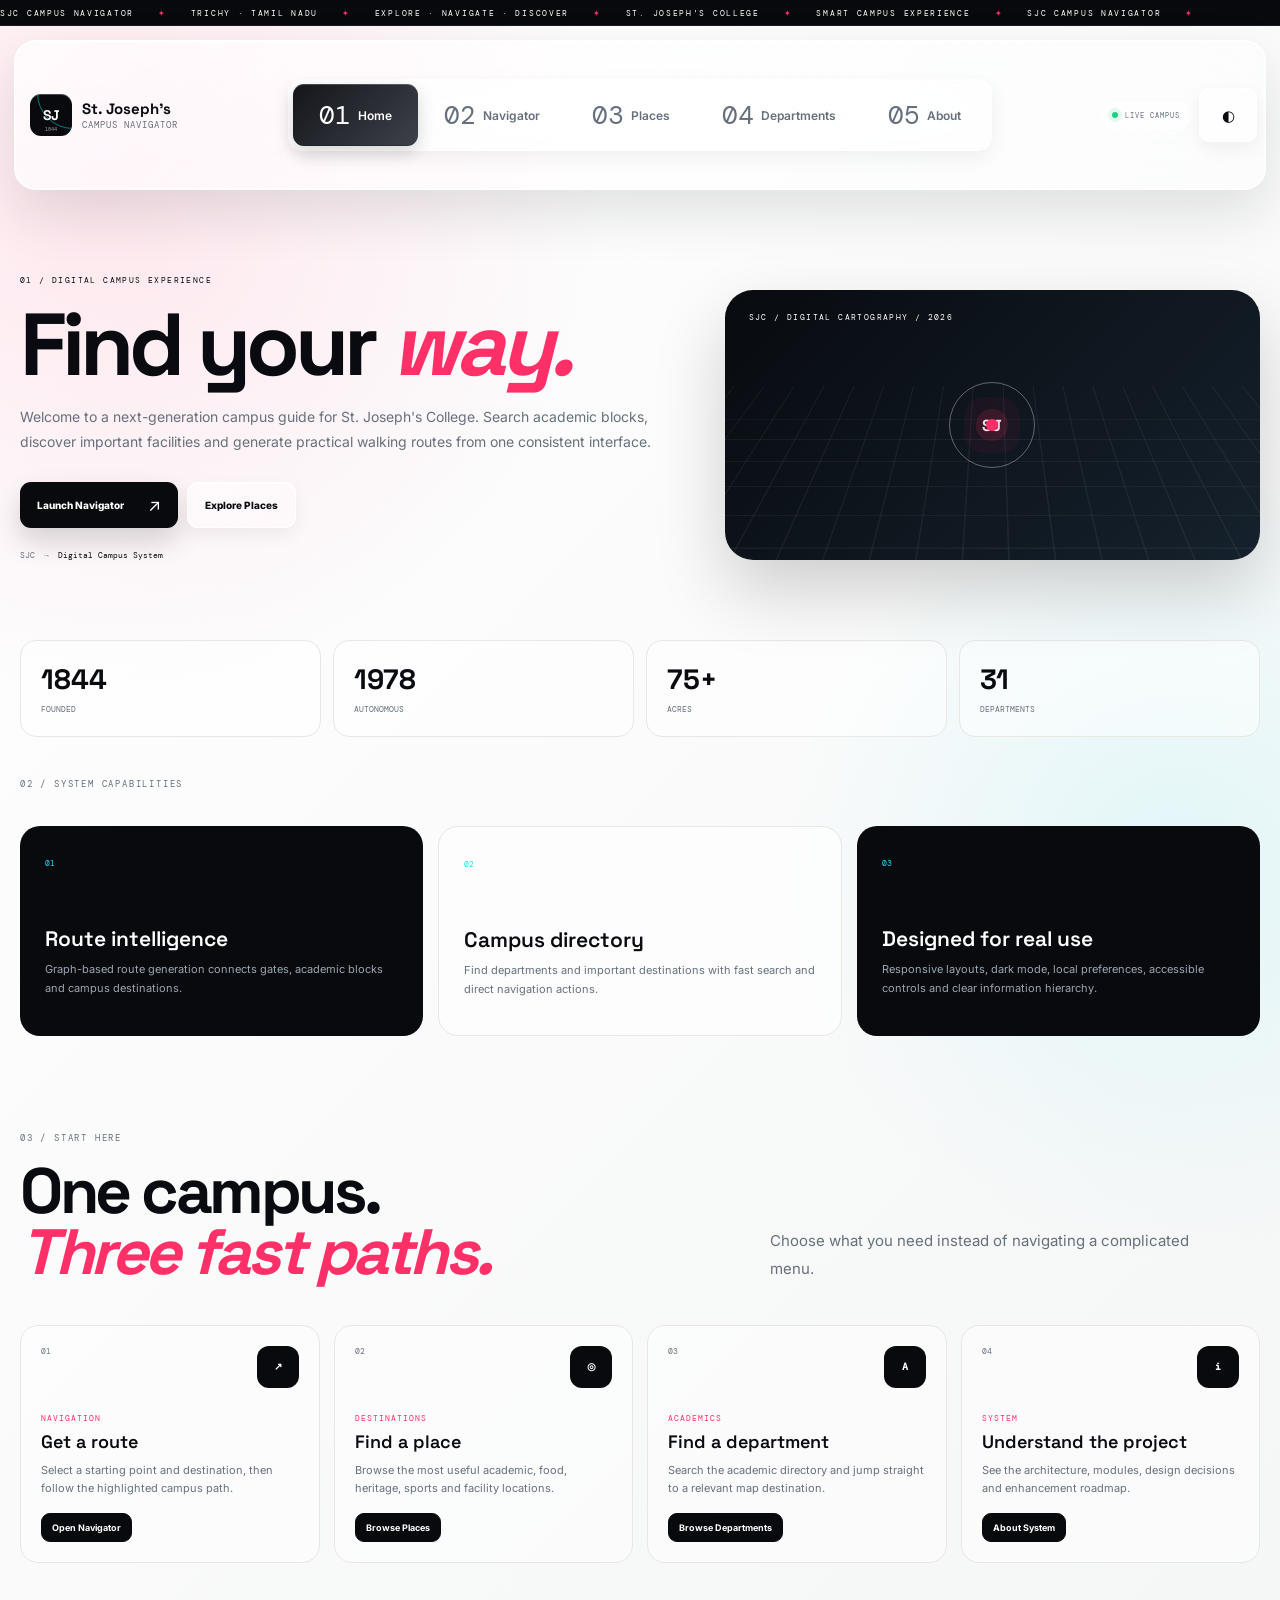
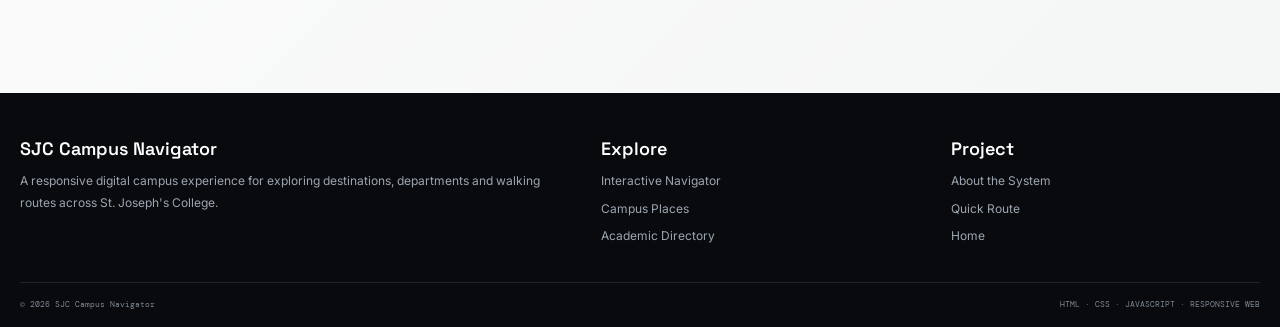
==== commit dd1630ba: "Add files via upload" ====
--- a/index.html
+++ b/index.html
@@ -1,2256 +1,7 @@
-<!DOCTYPE html>
-<html lang="en">
-
-<head>
-
-    <meta charset="UTF-8">
-
-    <meta
-        name="viewport"
-        content="width=device-width, initial-scale=1.0"
-    >
-
-    <meta
-        name="description"
-        content="SJC Campus Navigator — an interactive digital campus experience for St. Joseph's College, Tiruchirappalli."
-    >
-
-    <title>SJC — Campus Navigator</title>
-
-    <!-- PROFESSIONAL FONTS -->
-    <link rel="preconnect" href="https://fonts.googleapis.com">
-    <link rel="preconnect" href="https://fonts.gstatic.com" crossorigin>
-
-    <link
-        href="https://fonts.googleapis.com/css2?family=DM+Mono:wght@400;500&family=Inter:wght@400;500;600;700;800&family=Space+Grotesk:wght@400;500;600;700&display=swap"
-        rel="stylesheet"
-    >
-
-    <link rel="stylesheet" href="style.css">
-
-</head>
-
-
-<body>
-
-<!-- =====================================================
-     AMBIENT BACKGROUND
-===================================================== -->
-
-<div class="ambient ambient-one"></div>
-<div class="ambient ambient-two"></div>
-<div class="ambient ambient-three"></div>
-
-
-<!-- =====================================================
-     TOP STRIP
-===================================================== -->
-
-<div class="top-strip">
-
-    <div class="strip-track">
-
-        <span>SJC CAMPUS NAVIGATOR</span>
-        <i>✦</i>
-
-        <span>TRICHY · TAMIL NADU</span>
-        <i>✦</i>
-
-        <span>EXPLORE · NAVIGATE · DISCOVER</span>
-        <i>✦</i>
-
-        <span>ST. JOSEPH'S COLLEGE</span>
-        <i>✦</i>
-
-        <span>SMART CAMPUS EXPERIENCE</span>
-        <i>✦</i>
-
-        <span>SJC CAMPUS NAVIGATOR</span>
-        <i>✦</i>
-
-    </div>
-
-</div>
-
-
-<!-- =====================================================
-     HEADER
-===================================================== -->
-
-<header class="site-header">
-
-    <a href="#home" class="brand">
-
-        <div class="brand-mark">
-
-            <span>SJ</span>
-
-            <small>1844</small>
-
-        </div>
-
-        <div class="brand-copy">
-
-            <strong>St. Joseph's</strong>
-
-            <span>Campus Navigator</span>
-
-        </div>
-
-    </a>
-
-
-    <nav class="main-nav">
-
-        <a href="#home" class="active">01 <span>Home</span></a>
-        <a href="#navigator">02 <span>Navigator</span></a>
-        <a href="#places">03 <span>Places</span></a>
-        <a href="#departments">04 <span>Departments</span></a>
-        <a href="#about">05 <span>About</span></a>
-
-    </nav>
-
-
-    <div class="header-actions">
-
-        <div class="live-status">
-
-            <span></span>
-
-            LIVE CAMPUS
-
-        </div>
-
-
-        <button
-            id="themeButton"
-            class="icon-button"
-            aria-label="Toggle theme"
-        >
-            ◐
-        </button>
-
-    </div>
-
-</header>
-
-
-<!-- =====================================================
-     MAIN
-===================================================== -->
-
-<main>
-
-
-<!-- =====================================================
-     HERO
-===================================================== -->
-
-<section class="hero" id="home">
-
-    <div class="hero-grid">
-
-        <div class="hero-copy">
-
-            <div class="hero-index">
-                01 / DIGITAL CAMPUS EXPERIENCE
-            </div>
-
-
-            <div class="hero-eyebrow">
-
-                <span class="pulse"></span>
-
-                TIRUCHIRAPPALLI · INDIA
-
-            </div>
-
-
-            <h1>
-
-                Find your
-                <span>way.</span>
-
-                <small>
-                    Discover the campus.
-                </small>
-
-            </h1>
-
-
-            <p class="hero-description">
-
-                A next-generation interactive guide to
-                St. Joseph's College — connecting academic
-                blocks, departments, gates, facilities and
-                everyday campus destinations through one
-                intelligent interface.
-
-            </p>
-
-
-            <div class="hero-buttons">
-
-                <a
-                    href="#navigator"
-                    class="btn btn-primary"
-                >
-                    <span>Launch Navigator</span>
-                    <b>↗</b>
-                </a>
-
-
-                <a
-                    href="#places"
-                    class="btn btn-outline"
-                >
-                    Explore Campus
-                </a>
-
-            </div>
-
-
-            <div class="hero-meta">
-
-                <div>
-
-                    <strong>1844</strong>
-
-                    <span>
-                        Founded
-                    </span>
-
-                </div>
-
-
-                <div>
-
-                    <strong>1978</strong>
-
-                    <span>
-                        Autonomous
-                    </span>
-
-                </div>
-
-
-                <div>
-
-                    <strong>75+</strong>
-
-                    <span>
-                        Acres
-                    </span>
-
-                </div>
-
-
-                <div>
-
-                    <strong>01</strong>
-
-                    <span>
-                        Smart Map
-                    </span>
-
-                </div>
-
-            </div>
-
-        </div>
-
-
-        <!-- HERO VISUAL -->
-
-        <div class="hero-art">
-
-            <div class="art-frame">
-
-                <div class="art-topline">
-
-                    <span>
-                        SJC / 620002
-                    </span>
-
-                    <span>
-                        CAMPUS 01
-                    </span>
-
-                </div>
-
-
-                <div class="art-grid"></div>
-
-
-                <div class="art-orbit orbit-a"></div>
-                <div class="art-orbit orbit-b"></div>
-
-
-                <div class="art-building building-main">
-
-                    <span>
-                        SJC
-                    </span>
-
-                    <small>
-                        CAMPUS
-                    </small>
-
-                </div>
-
-
-                <div class="art-node node-one">
-                    <span></span>
-                    GATE 01
-                </div>
-
-
-                <div class="art-node node-two">
-                    <span></span>
-                    MCA
-                </div>
-
-
-                <div class="art-node node-three">
-                    <span></span>
-                    LIBRARY
-                </div>
-
-
-                <div class="art-route">
-
-                    <svg viewBox="0 0 600 500">
-
-                        <path
-                            d="M80 400 C150 330 140 250 235 240 C330 230 315 120 410 105 C475 95 495 170 540 125"
-                        />
-
-                    </svg>
-
-                    <div class="route-traveller"></div>
-
-                </div>
-
-
-                <div class="art-coordinate">
-                    10°48' N<br>
-                    78°41' E
-                </div>
-
-
-                <div class="art-caption">
-
-                    <span>EST. 1844</span>
-
-                    <strong>
-                        HERITAGE /
-                        <br>
-                        FUTURE
-                    </strong>
-
-                </div>
-
-            </div>
-
-
-            <div class="floating-label label-one">
-
-                <span>01</span>
-
-                Interactive map
-
-            </div>
-
-
-            <div class="floating-label label-two">
-
-                <span>02</span>
-
-                Smart navigation
-
-            </div>
-
-        </div>
-
-    </div>
-
-
-    <!-- HERO MARQUEE -->
-
-    <div class="hero-marquee">
-
-        <div>
-
-            <span>ACADEMICS</span>
-            <b>✦</b>
-
-            <span>HERITAGE</span>
-            <b>✦</b>
-
-            <span>CAMPUS LIFE</span>
-            <b>✦</b>
-
-            <span>SMART NAVIGATION</span>
-            <b>✦</b>
-
-            <span>ACADEMICS</span>
-            <b>✦</b>
-
-            <span>HERITAGE</span>
-            <b>✦</b>
-
-        </div>
-
-    </div>
-
-</section>
-
-
-
-<!-- =====================================================
-     INTRO / STATS
-===================================================== -->
-
-<section class="intro-section">
-
-    <div class="section-number">
-        02
-    </div>
-
-
-    <div class="intro-content">
-
-        <span class="section-label">
-            CAMPUS AT A GLANCE
-        </span>
-
-
-        <h2>
-
-            One campus.
-            <em>Many destinations.</em>
-
-        </h2>
-
-
-        <p>
-
-            Navigate the spaces that define everyday life
-            at St. Joseph's — from academic departments and
-            the MCA block to gates, food spots, parking,
-            heritage spaces and student facilities.
-
-        </p>
-
-    </div>
-
-
-    <div class="intro-stats">
-
-        <div class="intro-stat">
-
-            <strong>05</strong>
-            <span>Gates</span>
-
-        </div>
-
-
-        <div class="intro-stat">
-
-            <strong>30+</strong>
-            <span>Academic Areas</span>
-
-        </div>
-
-
-        <div class="intro-stat">
-
-            <strong>10+</strong>
-            <span>Campus Facilities</span>
-
-        </div>
-
-
-        <div class="intro-stat">
-
-            <strong>01</strong>
-            <span>Digital Navigator</span>
-
-        </div>
-
-    </div>
-
-</section>
-
-
-
-<!-- =====================================================
-     NAVIGATOR
-===================================================== -->
-
-<section
-    class="navigator-section"
-    id="navigator"
->
-
-    <div class="section-heading-row">
-
-        <div>
-
-            <span class="section-label">
-                03 / NAVIGATION SYSTEM
-            </span>
-
-            <h2>
-                Move through
-                <em>the campus.</em>
-            </h2>
-
-        </div>
-
-
-        <p>
-
-            Select a starting location and destination.
-            The navigator creates an animated walking
-            route between the two points.
-
-        </p>
-
-    </div>
-
-
-    <div class="navigator-shell">
-
-
-        <!-- ROUTE PANEL -->
-
-        <aside class="route-panel">
-
-            <div class="panel-top">
-
-                <div>
-
-                    <span>
-                        ROUTE PLANNER
-                    </span>
-
-                    <h3>
-                        Where to?
-                    </h3>
-
-                </div>
-
-
-                <div class="route-number">
-                    03
-                </div>
-
-            </div>
-
-
-            <div class="route-form">
-
-                <div class="location-field">
-
-                    <label>
-                        STARTING POINT
-                    </label>
-
-                    <div class="select-box">
-
-                        <i class="start-pin"></i>
-
-                        <select id="startLocation"></select>
-
-                    </div>
-
-                </div>
-
-
-                <button
-                    class="swap-button"
-                    id="swapButton"
-                    title="Swap locations"
-                >
-                    ⇅
-                </button>
-
-
-                <div class="location-field">
-
-                    <label>
-                        DESTINATION
-                    </label>
-
-                    <div class="select-box destination-box">
-
-                        <i class="destination-pin"></i>
-
-                        <select id="destinationLocation"></select>
-
-                    </div>
-
-                </div>
-
-
-                <button
-                    class="route-button"
-                    id="routeButton"
-                >
-
-                    <span>
-                        Calculate route
-                    </span>
-
-                    <b>
-                        →
-                    </b>
-
-                </button>
-
-            </div>
-
-
-            <!-- ROUTE RESULT -->
-
-            <div
-                class="route-result"
-                id="routeResult"
-            >
-
-                <div class="result-heading">
-
-                    <span>
-                        ROUTE STATUS
-                    </span>
-
-                    <strong id="routeStatus">
-                        READY
-                    </strong>
-
-                </div>
-
-
-                <div class="result-metrics">
-
-                    <div>
-
-                        <strong id="distanceValue">
-                            —
-                        </strong>
-
-                        <span>
-                            DISTANCE
-                        </span>
-
-                    </div>
-
-
-                    <div>
-
-                        <strong id="timeValue">
-                            —
-                        </strong>
-
-                        <span>
-                            WALKING TIME
-                        </span>
-
-                    </div>
-
-                </div>
-
-
-                <p id="routeMessage">
-
-                    Choose a destination to generate
-                    your campus route.
-
-                </p>
-
-            </div>
-
-
-            <button
-                class="reset-button"
-                id="resetMapButton"
-            >
-                Reset navigation
-            </button>
-
-
-            <div class="route-tip">
-
-                <span>TIP</span>
-
-                Click any map marker to inspect
-                the location and navigate there.
-
-            </div>
-
-        </aside>
-
-
-
-        <!-- MAP -->
-
-        <div class="map-panel">
-
-            <div class="map-header">
-
-                <div class="map-live">
-
-                    <span></span>
-
-                    CAMPUS MAP / LIVE
-
-                </div>
-
-
-                <div class="map-header-right">
-
-                    <span>
-                        DRAG TO EXPLORE
-                    </span>
-
-                    <div class="map-controls">
-
-                        <button id="zoomIn">+</button>
-
-                        <button id="zoomOut">−</button>
-
-                        <button id="resetZoom">↺</button>
-
-                    </div>
-
-                </div>
-
-            </div>
-
-
-            <div
-                class="map-wrapper"
-                id="mapWrapper"
-            >
-
-                <svg
-                    id="campusMap"
-                    viewBox="0 0 1400 820"
-                    xmlns="http://www.w3.org/2000/svg"
-                >
-
-                    <defs>
-
-                        <linearGradient
-                            id="mapGradient"
-                            x1="0"
-                            y1="0"
-                            x2="1"
-                            y2="1"
-                        >
-
-                            <stop
-                                offset="0%"
-                                stop-color="#eef3f8"
-                            />
-
-                            <stop
-                                offset="100%"
-                                stop-color="#dfe7ef"
-                            />
-
-                        </linearGradient>
-
-
-                        <linearGradient
-                            id="buildingGradient"
-                            x1="0"
-                            y1="0"
-                            x2="1"
-                            y2="1"
-                        >
-
-                            <stop
-                                offset="0%"
-                                stop-color="#ffffff"
-                            />
-
-                            <stop
-                                offset="100%"
-                                stop-color="#edf2f7"
-                            />
-
-                        </linearGradient>
-
-
-                        <filter
-                            id="mapShadow"
-                            x="-30%"
-                            y="-30%"
-                            width="160%"
-                            height="160%"
-                        >
-
-                            <feDropShadow
-                                dx="0"
-                                dy="8"
-                                stdDeviation="8"
-                                flood-opacity=".12"
-                            />
-
-                        </filter>
-
-                    </defs>
-
-
-                    <!-- MAP BASE -->
-
-                    <rect
-                        width="1400"
-                        height="820"
-                        fill="url(#mapGradient)"
-                    />
-
-
-                    <!-- MAP GRID -->
-
-                    <g
-                        class="map-grid"
-                        opacity=".45"
-                    >
-
-                        <path d="M0 100 H1400"/>
-                        <path d="M0 200 H1400"/>
-                        <path d="M0 300 H1400"/>
-                        <path d="M0 400 H1400"/>
-                        <path d="M0 500 H1400"/>
-                        <path d="M0 600 H1400"/>
-                        <path d="M0 700 H1400"/>
-
-                        <path d="M100 0 V820"/>
-                        <path d="M200 0 V820"/>
-                        <path d="M300 0 V820"/>
-                        <path d="M400 0 V820"/>
-                        <path d="M500 0 V820"/>
-                        <path d="M600 0 V820"/>
-                        <path d="M700 0 V820"/>
-                        <path d="M800 0 V820"/>
-                        <path d="M900 0 V820"/>
-                        <path d="M1000 0 V820"/>
-                        <path d="M1100 0 V820"/>
-                        <path d="M1200 0 V820"/>
-                        <path d="M1300 0 V820"/>
-
-                    </g>
-
-
-                    <!-- GREEN ZONES -->
-
-                    <path
-                        class="green-zone"
-                        d="M40 80 Q220 20 390 85 Q450 150 390 215 Q210 240 55 185Z"
-                    />
-
-                    <path
-                        class="green-zone"
-                        d="M1000 50 Q1230 20 1360 160 Q1320 250 1170 220 Q1030 180 1000 50Z"
-                    />
-
-                    <path
-                        class="green-zone"
-                        d="M900 590 Q1110 500 1330 590 Q1370 700 1210 760 Q1000 770 900 690Z"
-                    />
-
-                    <path
-                        class="green-zone"
-                        d="M50 620 Q220 560 370 640 Q350 760 170 770 Q50 720 50 620Z"
-                    />
-
-
-                    <!-- ROADS -->
-
-                    <g class="roads">
-
-                        <path d="M80 410 C250 410 350 365 520 395 C700 430 820 380 1020 410 C1160 430 1250 405 1340 415"/>
-
-                        <path d="M520 395 C545 290 585 215 650 130"/>
-
-                        <path d="M700 430 C730 330 790 270 870 210"/>
-
-                        <path d="M700 430 C690 530 630 625 570 700"/>
-
-                        <path d="M870 210 C950 300 980 430 1060 630"/>
-
-                        <path d="M520 395 C440 475 390 555 300 660"/>
-
-                        <path d="M570 700 C750 730 900 715 1060 630"/>
-
-                    </g>
-
-
-                    <!-- ROAD LABELS -->
-
-                    <text class="road-label" x="680" y="385">
-                        CENTRAL CAMPUS ROAD
-                    </text>
-
-
-                    <!-- GATES -->
-
-                    <g
-                        class="map-location"
-                        data-location="gate1"
-                    >
-
-                        <rect
-                            x="45"
-                            y="365"
-                            width="95"
-                            height="80"
-                            rx="16"
-                        />
-
-                        <text
-                            x="92"
-                            y="397"
-                            class="building-title"
-                        >
-                            GATE 01
-                        </text>
-
-                        <text
-                            x="92"
-                            y="420"
-                            class="building-subtitle"
-                        >
-                            MAIN
-                        </text>
-
-                    </g>
-
-
-                    <g
-                        class="map-location"
-                        data-location="gate2"
-                    >
-
-                        <rect
-                            x="1260"
-                            y="365"
-                            width="95"
-                            height="80"
-                            rx="16"
-                        />
-
-                        <text
-                            x="1307"
-                            y="397"
-                            class="building-title"
-                        >
-                            GATE 02
-                        </text>
-
-                        <text
-                            x="1307"
-                            y="420"
-                            class="building-subtitle"
-                        >
-                            EAST
-                        </text>
-
-                    </g>
-
-
-                    <g
-                        class="map-location"
-                        data-location="gate3"
-                    >
-
-                        <rect
-                            x="630"
-                            y="55"
-                            width="100"
-                            height="70"
-                            rx="16"
-                        />
-
-                        <text
-                            x="680"
-                            y="84"
-                            class="building-title"
-                        >
-                            GATE 03
-                        </text>
-
-                        <text
-                            x="680"
-                            y="106"
-                            class="building-subtitle"
-                        >
-                            NORTH
-                        </text>
-
-                    </g>
-
-
-                    <g
-                        class="map-location"
-                        data-location="gate4"
-                    >
-
-                        <rect
-                            x="515"
-                            y="700"
-                            width="100"
-                            height="70"
-                            rx="16"
-                        />
-
-                        <text
-                            x="565"
-                            y="729"
-                            class="building-title"
-                        >
-                            GATE 04
-                        </text>
-
-                        <text
-                            x="565"
-                            y="751"
-                            class="building-subtitle"
-                        >
-                            SOUTH
-                        </text>
-
-                    </g>
-
-
-                    <g
-                        class="map-location"
-                        data-location="gate5"
-                    >
-
-                        <rect
-                            x="1260"
-                            y="680"
-                            width="100"
-                            height="70"
-                            rx="16"
-                        />
-
-                        <text
-                            x="1310"
-                            y="709"
-                            class="building-title"
-                        >
-                            GATE 05
-                        </text>
-
-                        <text
-                            x="1310"
-                            y="731"
-                            class="building-subtitle"
-                        >
-                            SERVICE
-                        </text>
-
-                    </g>
-
-
-                    <!-- CENTRAL HERITAGE -->
-
-                    <g
-                        class="map-location heritage-location"
-                        data-location="church"
-                    >
-
-                        <rect
-                            x="560"
-                            y="150"
-                            width="180"
-                            height="100"
-                            rx="20"
-                        />
-
-                        <text
-                            x="650"
-                            y="190"
-                            class="building-title"
-                        >
-                            SJC CHURCH
-                        </text>
-
-                        <text
-                            x="650"
-                            y="216"
-                            class="building-subtitle"
-                        >
-                            HERITAGE
-                        </text>
-
-                    </g>
-
-
-                    <!-- LIBRARY -->
-
-                    <g
-                        class="map-location"
-                        data-location="library"
-                    >
-
-                        <rect
-                            x="300"
-                            y="285"
-                            width="180"
-                            height="95"
-                            rx="20"
-                        />
-
-                        <text
-                            x="390"
-                            y="323"
-                            class="building-title"
-                        >
-                            ARRUPE
-                        </text>
-
-                        <text
-                            x="390"
-                            y="348"
-                            class="building-title"
-                        >
-                            LIBRARY
-                        </text>
-
-                    </g>
-
-
-                    <!-- MCA -->
-
-                    <g
-                        class="map-location accent-location"
-                        data-location="mca"
-                    >
-
-                        <rect
-                            x="465"
-                            y="270"
-                            width="180"
-                            height="100"
-                            rx="20"
-                        />
-
-                        <text
-                            x="555"
-                            y="307"
-                            class="building-title"
-                        >
-                            MCA BLOCK
-                        </text>
-
-                        <text
-                            x="555"
-                            y="333"
-                            class="building-subtitle"
-                        >
-                            COMPUTING
-                        </text>
-
-                    </g>
-
-
-                    <!-- JIM -->
-
-                    <g
-                        class="map-location"
-                        data-location="jim"
-                    >
-
-                        <rect
-                            x="815"
-                            y="270"
-                            width="170"
-                            height="100"
-                            rx="20"
-                        />
-
-                        <text
-                            x="900"
-                            y="308"
-                            class="building-title"
-                        >
-                            JIM
-                        </text>
-
-                        <text
-                            x="900"
-                            y="334"
-                            class="building-subtitle"
-                        >
-                            MANAGEMENT
-                        </text>
-
-                    </g>
-
-
-                    <!-- COMPUTER SCIENCE -->
-
-                    <g
-                        class="map-location"
-                        data-location="computer"
-                    >
-
-                        <rect
-                            x="705"
-                            y="420"
-                            width="180"
-                            height="95"
-                            rx="20"
-                        />
-
-                        <text
-                            x="795"
-                            y="458"
-                            class="building-title"
-                        >
-                            COMPUTER
-                        </text>
-
-                        <text
-                            x="795"
-                            y="483"
-                            class="building-subtitle"
-                        >
-                            SCIENCE
-                        </text>
-
-                    </g>
-
-
-                    <!-- PHYSICS -->
-
-                    <g
-                        class="map-location"
-                        data-location="physics"
-                    >
-
-                        <rect
-                            x="470"
-                            y="430"
-                            width="170"
-                            height="90"
-                            rx="20"
-                        />
-
-                        <text
-                            x="555"
-                            y="467"
-                            class="building-title"
-                        >
-                            PHYSICS
-                        </text>
-
-                        <text
-                            x="555"
-                            y="491"
-                            class="building-subtitle"
-                        >
-                            SCIENCE
-                        </text>
-
-                    </g>
-
-
-                    <!-- CHEMISTRY -->
-
-                    <g
-                        class="map-location"
-                        data-location="chemistry"
-                    >
-
-                        <rect
-                            x="915"
-                            y="420"
-                            width="180"
-                            height="90"
-                            rx="20"
-                        />
-
-                        <text
-                            x="1005"
-                            y="457"
-                            class="building-title"
-                        >
-                            CHEMISTRY
-                        </text>
-
-                        <text
-                            x="1005"
-                            y="482"
-                            class="building-subtitle"
-                        >
-                            LABS
-                        </text>
-
-                    </g>
-
-
-                    <!-- BIOLOGICAL SCIENCES -->
-
-                    <g
-                        class="map-location"
-                        data-location="biology"
-                    >
-
-                        <rect
-                            x="270"
-                            y="510"
-                            width="200"
-                            height="100"
-                            rx="20"
-                        />
-
-                        <text
-                            x="370"
-                            y="548"
-                            class="building-title"
-                        >
-                            BIOLOGICAL
-                        </text>
-
-                        <text
-                            x="370"
-                            y="574"
-                            class="building-subtitle"
-                        >
-                            SCIENCES
-                        </text>
-
-                    </g>
-
-
-                    <!-- HUMANITIES -->
-
-                    <g
-                        class="map-location"
-                        data-location="humanities"
-                    >
-
-                        <rect
-                            x="650"
-                            y="555"
-                            width="190"
-                            height="100"
-                            rx="20"
-                        />
-
-                        <text
-                            x="745"
-                            y="593"
-                            class="building-title"
-                        >
-                            HUMANITIES
-                        </text>
-
-                        <text
-                            x="745"
-                            y="619"
-                            class="building-subtitle"
-                        >
-                            LANGUAGES
-                        </text>
-
-                    </g>
-
-
-                    <!-- ADMIN -->
-
-                    <g
-                        class="map-location"
-                        data-location="admin"
-                    >
-
-                        <rect
-                            x="870"
-                            y="115"
-                            width="170"
-                            height="90"
-                            rx="20"
-                        />
-
-                        <text
-                            x="955"
-                            y="152"
-                            class="building-title"
-                        >
-                            ADMIN
-                        </text>
-
-                        <text
-                            x="955"
-                            y="177"
-                            class="building-subtitle"
-                        >
-                            OFFICE
-                        </text>
-
-                    </g>
-
-
-                    <!-- NUTRI CORNER -->
-
-                    <g
-                        class="map-location facility-location"
-                        data-location="nutri"
-                    >
-
-                        <rect
-                            x="1040"
-                            y="525"
-                            width="165"
-                            height="85"
-                            rx="20"
-                        />
-
-                        <text
-                            x="1122"
-                            y="560"
-                            class="building-title"
-                        >
-                            NUTRI
-                        </text>
-
-                        <text
-                            x="1122"
-                            y="585"
-                            class="building-subtitle"
-                        >
-                            CORNER
-                        </text>
-
-                    </g>
-
-
-                    <!-- CANTEEN -->
-
-                    <g
-                        class="map-location facility-location"
-                        data-location="canteen"
-                    >
-
-                        <rect
-                            x="1020"
-                            y="270"
-                            width="160"
-                            height="85"
-                            rx="20"
-                        />
-
-                        <text
-                            x="1100"
-                            y="305"
-                            class="building-title"
-                        >
-                            CANTEEN
-                        </text>
-
-                        <text
-                            x="1100"
-                            y="330"
-                            class="building-subtitle"
-                        >
-                            FOOD COURT
-                        </text>
-
-                    </g>
-
-
-                    <!-- PARKING -->
-
-                    <g
-                        class="map-location facility-location"
-                        data-location="parking"
-                    >
-
-                        <rect
-                            x="1100"
-                            y="650"
-                            width="150"
-                            height="80"
-                            rx="20"
-                        />
-
-                        <text
-                            x="1175"
-                            y="682"
-                            class="building-title"
-                        >
-                            PARKING
-                        </text>
-
-                        <text
-                            x="1175"
-                            y="706"
-                            class="building-subtitle"
-                        >
-                            VEHICLES
-                        </text>
-
-                    </g>
-
-
-                    <!-- HERITAGE MUSEUM -->
-
-                    <g
-                        class="map-location heritage-location"
-                        data-location="museum"
-                    >
-
-                        <rect
-                            x="90"
-                            y="215"
-                            width="165"
-                            height="90"
-                            rx="20"
-                        />
-
-                        <text
-                            x="172"
-                            y="252"
-                            class="building-title"
-                        >
-                            MUSEUM
-                        </text>
-
-                        <text
-                            x="172"
-                            y="277"
-                            class="building-subtitle"
-                        >
-                            HERITAGE
-                        </text>
-
-                    </g>
-
-
-                    <!-- HERBARIUM -->
-
-                    <g
-                        class="map-location facility-location"
-                        data-location="herbarium"
-                    >
-
-                        <rect
-                            x="85"
-                            y="535"
-                            width="170"
-                            height="90"
-                            rx="20"
-                        />
-
-                        <text
-                            x="170"
-                            y="572"
-                            class="building-title"
-                        >
-                            RAPINAT
-                        </text>
-
-                        <text
-                            x="170"
-                            y="597"
-                            class="building-subtitle"
-                        >
-                            HERBARIUM
-                        </text>
-
-                    </g>
-
-
-                    <!-- SPORTS -->
-
-                    <g
-                        class="map-location facility-location"
-                        data-location="sports"
-                    >
-
-                        <rect
-                            x="1090"
-                            y="110"
-                            width="175"
-                            height="95"
-                            rx="20"
-                        />
-
-                        <text
-                            x="1177"
-                            y="148"
-                            class="building-title"
-                        >
-                            SPORTS
-                        </text>
-
-                        <text
-                            x="1177"
-                            y="174"
-                            class="building-subtitle"
-                        >
-                            GROUND
-                        </text>
-
-                    </g>
-
-
-                    <!-- SHEPHERD -->
-
-                    <g
-                        class="map-location facility-location"
-                        data-location="shepherd"
-                    >
-
-                        <rect
-                            x="390"
-                            y="655"
-                            width="175"
-                            height="85"
-                            rx="20"
-                        />
-
-                        <text
-                            x="477"
-                            y="689"
-                            class="building-title"
-                        >
-                            SHEPHERD
-                        </text>
-
-                        <text
-                            x="477"
-                            y="714"
-                            class="building-subtitle"
-                        >
-                            CENTRE
-                        </text>
-
-                    </g>
-
-
-                    <!-- ROUTE LAYER -->
-
-                    <g id="routeLayer"></g>
-
-
-                    <!-- MARKER LAYER -->
-
-                    <g id="markerLayer"></g>
-
-
-                    <!-- MAP COMPASS -->
-
-                    <g class="map-compass">
-
-                        <circle
-                            cx="1330"
-                            cy="65"
-                            r="35"
-                        />
-
-                        <text
-                            x="1330"
-                            y="52"
-                        >
-                            N
-                        </text>
-
-                        <path
-                            d="M1330 58 L1322 78 L1330 73 L1338 78Z"
-                        />
-
-                    </g>
-
-                </svg>
-
-            </div>
-
-
-            <div class="map-bottom">
-
-                <div class="map-legend">
-
-                    <span>
-                        <i class="legend-academic"></i>
-                        Academic
-                    </span>
-
-                    <span>
-                        <i class="legend-heritage"></i>
-                        Heritage
-                    </span>
-
-                    <span>
-                        <i class="legend-facility"></i>
-                        Facility
-                    </span>
-
-                    <span>
-                        <i class="legend-gate"></i>
-                        Gate
-                    </span>
-
-                </div>
-
-
-                <div class="map-coordinates">
-
-                    SJC / DIGITAL CARTOGRAPHY
-
-                </div>
-
-            </div>
-
-        </div>
-
-    </div>
-
-</section>
-
-
-
-<!-- =====================================================
-     PLACES
-===================================================== -->
-
-<section
-    class="places-section"
-    id="places"
->
-
-    <div class="section-heading-row">
-
-        <div>
-
-            <span class="section-label">
-                04 / CAMPUS DESTINATIONS
-            </span>
-
-            <h2>
-                The places
-                <em>you need.</em>
-            </h2>
-
-        </div>
-
-
-        <p>
-
-            Frequently visited campus destinations,
-            designed as a visual directory and connected
-            directly to the interactive map.
-
-        </p>
-
-    </div>
-
-
-    <div
-        class="place-grid"
-        id="placeGrid"
-    ></div>
-
-</section>
-
-
-
-<!-- =====================================================
-     DEPARTMENTS
-===================================================== -->
-
-<section
-    class="departments-section"
-    id="departments"
->
-
-    <div class="department-heading">
-
-        <div>
-
-            <span class="section-label">
-                05 / ACADEMIC DIRECTORY
-            </span>
-
-            <h2>
-                Explore the
-                <em>academic ecosystem.</em>
-            </h2>
-
-        </div>
-
-
-        <div class="department-search">
-
-            <span>
-                ⌕
-            </span>
-
-            <input
-                id="departmentSearch"
-                type="text"
-                placeholder="Search departments..."
-            >
-
-        </div>
-
-    </div>
-
-
-    <div
-        class="department-grid"
-        id="departmentGrid"
-    ></div>
-
-</section>
-
-
-
-<!-- =====================================================
-     CAMPUS LIFE
-===================================================== -->
-
-<section class="life-section">
-
-    <div class="life-intro">
-
-        <span class="section-label">
-            06 / CAMPUS LIFE
-        </span>
-
-        <h2>
-
-            More than
-            <em>destinations.</em>
-
-        </h2>
-
-        <p>
-
-            The best campus experiences happen between
-            the buildings — the walk to class, the library
-            evening, the canteen conversation and the
-            unexpected meeting along the way.
-
-        </p>
-
-    </div>
-
-
-    <div class="life-grid">
-
-        <article class="life-card large">
-
-            <div class="life-number">
-                01
-            </div>
-
-            <div class="life-symbol">
-                ↗
-            </div>
-
-            <span>
-                MOVEMENT
-            </span>
-
-            <h3>
-                The familiar walk between classes.
-            </h3>
-
-            <p>
-                Routes become memories when you walk them
-                every day.
-            </p>
-
-        </article>
-
-
-        <article class="life-card dark">
-
-            <div class="life-number">
-                02
-            </div>
-
-            <div class="life-symbol">
-                ◫
-            </div>
-
-            <span>
-                STUDY
-            </span>
-
-            <h3>
-                Quiet spaces.
-            </h3>
-
-            <p>
-                Library corners and academic spaces
-                built for concentration.
-            </p>
-
-        </article>
-
-
-        <article class="life-card">
-
-            <div class="life-number">
-                03
-            </div>
-
-            <div class="life-symbol">
-                +
-            </div>
-
-            <span>
-                COMMUNITY
-            </span>
-
-            <h3>
-                People make the campus.
-            </h3>
-
-            <p>
-                Departments, clubs, events and
-                everyday encounters.
-            </p>
-
-        </article>
-
-
-        <article class="life-card wide dark">
-
-            <div class="life-number">
-                04
-            </div>
-
-            <div class="life-symbol">
-                ◌
-            </div>
-
-            <span>
-                HERITAGE
-            </span>
-
-            <h3>
-                1844 → 2026
-            </h3>
-
-            <p>
-                A historic institution continuing to
-                evolve with new generations of learners.
-            </p>
-
-        </article>
-
-    </div>
-
-</section>
-
-
-
-<!-- =====================================================
-     ABOUT
-===================================================== -->
-
-<section
-    class="about-section"
-    id="about"
->
-
-    <div class="about-visual">
-
-        <div class="about-circle">
-
-            <span>
-                SJC
-            </span>
-
-            <small>
-                1844
-            </small>
-
-        </div>
-
-
-        <div class="about-line line-a"></div>
-        <div class="about-line line-b"></div>
-
-    </div>
-
-
-    <div class="about-content">
-
-        <span class="section-label">
-            07 / ABOUT SJC
-        </span>
-
-
-        <h2>
-            A historic institution
-            <em>with a future-facing campus.</em>
-        </h2>
-
-
-        <p>
-
-            St. Joseph's College (Autonomous), Tiruchirappalli,
-            traces its institutional history to 1844. The college
-            became autonomous in 1978 and continues to combine
-            heritage, academic learning, research and student
-            development.
-
-        </p>
-
-
-        <div class="about-facts">
-
-            <div>
-
-                <strong>1844</strong>
-
-                <span>
-                    Institutional history
-                </span>
-
-            </div>
-
-
-            <div>
-
-                <strong>1978</strong>
-
-                <span>
-                    Autonomous status
-                </span>
-
-            </div>
-
-
-            <div>
-
-                <strong>620 002</strong>
-
-                <span>
-                    Tiruchirappalli
-                </span>
-
-            </div>
-
-        </div>
-
-    </div>
-
-</section>
-
-
-
-</main>
-
-
-
-<!-- =====================================================
-     FOOTER
-===================================================== -->
-
-<footer class="site-footer">
-
-    <div class="footer-marquee">
-
-        <div>
-
-            <span>
-                ST. JOSEPH'S COLLEGE
-            </span>
-
-            <b>✦</b>
-
-            <span>
-                CAMPUS NAVIGATOR
-            </span>
-
-            <b>✦</b>
-
-            <span>
-                TIRUCHIRAPPALLI
-            </span>
-
-            <b>✦</b>
-
-            <span>
-                EST. 1844
-            </span>
-
-            <b>✦</b>
-
-            <span>
-                ST. JOSEPH'S COLLEGE
-            </span>
-
-            <b>✦</b>
-
-        </div>
-
-    </div>
-
-
-    <div class="footer-main">
-
-        <div class="footer-brand">
-
-            <div class="brand-mark">
-
-                <span>SJ</span>
-
-                <small>1844</small>
-
-            </div>
-
-
-            <div>
-
-                <strong>
-                    SJC Campus Navigator
-                </strong>
-
-                <p>
-                    Digital campus experience.
-                </p>
-
-            </div>
-
-        </div>
-
-
-        <div class="footer-links">
-
-            <a href="#home">Home</a>
-            <a href="#navigator">Navigator</a>
-            <a href="#places">Places</a>
-            <a href="#departments">Departments</a>
-
-        </div>
-
-
-        <div class="footer-meta">
-
-            <span>
-                DESIGNED FOR WEB
-            </span>
-
-            <strong>
-                HTML · CSS · JAVASCRIPT
-            </strong>
-
-        </div>
-
-    </div>
-
-
-    <div class="footer-bottom">
-
-        <span>
-            © 2026 SJC Campus Navigator
-        </span>
-
-        <span>
-            TIRUCHIRAPPALLI · TAMIL NADU · INDIA
-        </span>
-
-    </div>
-
-</footer>
-
-
-
-<!-- =====================================================
-     LOCATION MODAL
-===================================================== -->
-
-<div
-    class="modal"
-    id="locationModal"
->
-
-    <div class="modal-overlay"></div>
-
-
-    <div class="modal-card">
-
-        <button
-            class="modal-close"
-            id="modalClose"
-        >
-            ×
-        </button>
-
-
-        <span
-            class="modal-category"
-            id="modalCategory"
-        >
-            LOCATION
-        </span>
-
-
-        <div
-            class="modal-symbol"
-            id="modalIcon"
-        >
-            ◎
-        </div>
-
-
-        <h2 id="modalTitle">
-            Location
-        </h2>
-
-
-        <p id="modalDescription">
-            Campus location.
-        </p>
-
-
-        <button
-            id="modalRouteButton"
-            class="modal-route-button"
-        >
-            Navigate Here
-            <span>→</span>
-        </button>
-
-    </div>
-
-</div>
-
-
-
-<!-- =====================================================
-     TOAST
-===================================================== -->
-
-<div
-    class="toast"
-    id="toast"
->
-
-    <span>✓</span>
-
-    <p id="toastMessage">
-        Route updated.
-    </p>
-
-</div>
-
-
-
-<script src="script.js"></script>
-
-</body>
-</html>+<!doctype html><html lang="en"><head><meta charset="UTF-8"><meta name="viewport" content="width=device-width,initial-scale=1.0"><meta name="description" content="SJC Campus Navigator — an interactive digital campus experience for St. Joseph's College, Tiruchirappalli."><link rel="preconnect" href="https://fonts.googleapis.com"><link rel="preconnect" href="https://fonts.gstatic.com" crossorigin><link href="https://fonts.googleapis.com/css2?family=DM+Mono:wght@400;500&family=Inter:wght@400;500;600;700;800&family=Space+Grotesk:wght@400;500;600;700&display=swap" rel="stylesheet"><link rel="stylesheet" href="style.css"><link rel="stylesheet" href="app.css"><title>SJC — Campus Navigator</title></head><body><div class="top-strip"><div class="strip-track"><span>SJC CAMPUS NAVIGATOR</span><i>✦</i><span>TRICHY · TAMIL NADU</span><i>✦</i><span>EXPLORE · NAVIGATE · DISCOVER</span><i>✦</i><span>ST. JOSEPH'S COLLEGE</span><i>✦</i><span>SMART CAMPUS EXPERIENCE</span><i>✦</i><span>SJC CAMPUS NAVIGATOR</span><i>✦</i></div></div>
+<header class="site-header"><a href="index.html" class="brand"><div class="brand-mark"><span>SJ</span><small>1844</small></div><div class="brand-copy"><strong>St. Joseph's</strong><span>Campus Navigator</span></div></a>
+<nav class="main-nav"><a href="index.html" data-page="index.html" class="active">01 <span>Home</span></a><a href="navigator.html" data-page="navigator.html" class="">02 <span>Navigator</span></a><a href="places.html" data-page="places.html" class="">03 <span>Places</span></a><a href="departments.html" data-page="departments.html" class="">04 <span>Departments</span></a><a href="about.html" data-page="about.html" class="">05 <span>About</span></a></nav><div class="header-actions"><div class="live-status"><span></span>LIVE CAMPUS</div><button data-theme class="icon-button" aria-label="Toggle theme">◐</button><button class="icon-button mobile-toggle" aria-label="Open menu" aria-expanded="false">☰</button></div></header>
+<main class="page-shell"><section class="page-hero"><div class="page-hero-grid"><div><span class="page-kicker">01 / DIGITAL CAMPUS EXPERIENCE</span><h1>Find your <em>way.</em></h1><p>Welcome to a next-generation campus guide for St. Joseph's College. Search academic blocks, discover important facilities and generate practical walking routes from one consistent interface.</p><div class="hero-buttons"><a class="btn btn-primary" href="navigator.html">Launch Navigator <b>↗</b></a><a class="btn btn-outline" href="places.html">Explore Places</a></div><div class="breadcrumbs"><span>SJC</span><b>→</b><span>Digital Campus System</span></div></div><div class="page-hero-art"><span class="art-label">SJC / DIGITAL CARTOGRAPHY / 2026</span><div class="art-pin">SJ</div></div></div></section>
+<div class="stats-row"><div class="stat-card"><strong>1844</strong><span>Founded</span></div><div class="stat-card"><strong>1978</strong><span>Autonomous</span></div><div class="stat-card"><strong>75+</strong><span>Acres</span></div><div class="stat-card"><strong>31</strong><span>Departments</span></div></div>
+<section><span class="section-label">02 / SYSTEM CAPABILITIES</span><div class="feature-grid"><article class="feature-card"><span class="num">01</span><h3>Route intelligence</h3><p>Graph-based route generation connects gates, academic blocks and campus destinations.</p></article><article class="feature-card light"><span class="num">02</span><h3>Campus directory</h3><p>Find departments and important destinations with fast search and direct navigation actions.</p></article><article class="feature-card"><span class="num">03</span><h3>Designed for real use</h3><p>Responsive layouts, dark mode, local preferences, accessible controls and clear information hierarchy.</p></article></div></section>
+<section style="padding:90px 0 30px"><div class="section-heading-row"><div><span class="section-label">03 / START HERE</span><h2>One campus.<br><em>Three fast paths.</em></h2></div><p>Choose what you need instead of navigating a complicated menu.</p></div><div class="directory-grid"><article class="directory-card"><div class="card-top"><span class="card-number">01</span><div class="card-icon">↗</div></div><span class="card-category">NAVIGATION</span><h3>Get a route</h3><p>Select a starting point and destination, then follow the highlighted campus path.</p><div class="card-actions"><a class="primary" href="navigator.html">Open Navigator</a></div></article><article class="directory-card"><div class="card-top"><span class="card-number">02</span><div class="card-icon">◎</div></div><span class="card-category">DESTINATIONS</span><h3>Find a place</h3><p>Browse the most useful academic, food, heritage, sports and facility locations.</p><div class="card-actions"><a class="primary" href="places.html">Browse Places</a></div></article><article class="directory-card"><div class="card-top"><span class="card-number">03</span><div class="card-icon">A</div></div><span class="card-category">ACADEMICS</span><h3>Find a department</h3><p>Search the academic directory and jump straight to a relevant map destination.</p><div class="card-actions"><a class="primary" href="departments.html">Browse Departments</a></div></article><article class="directory-card"><div class="card-top"><span class="card-number">04</span><div class="card-icon">i</div></div><span class="card-category">SYSTEM</span><h3>Understand the project</h3><p>See the architecture, modules, design decisions and enhancement roadmap.</p><div class="card-actions"><a class="primary" href="about.html">About System</a></div></article></div></section></main><footer class="app-footer"><div class="app-footer-inner"><div><h3>SJC Campus Navigator</h3><p>A responsive digital campus experience for exploring destinations, departments and walking routes across St. Joseph's College.</p></div><div><h3>Explore</h3><div class="app-footer-links"><a href="navigator.html">Interactive Navigator</a><a href="places.html">Campus Places</a><a href="departments.html">Academic Directory</a></div></div><div><h3>Project</h3><div class="app-footer-links"><a href="about.html">About the System</a><a href="navigator.html?to=library">Quick Route</a><a href="index.html">Home</a></div></div></div><div class="app-footer-bottom"><span>© <span data-year>2026</span> SJC Campus Navigator</span><span>HTML · CSS · JAVASCRIPT · RESPONSIVE WEB</span></div></footer><script src="app.js"></script></body></html>
--- a/style.css
+++ b/style.css
@@ -1,4538 +1,5206 @@
-/* =========================================================
-   SJC CAMPUS NAVIGATOR
-   PREMIUM PORTFOLIO / GLASS / EDITORIAL UI
-========================================================= */
-
-:root {
-
-    --navy: #071522;
-    --navy-2: #0b1d2d;
-    --navy-3: #102b40;
-
-    --blue: #1687ff;
-    --blue-2: #47b7ff;
-    --cyan: #6fe7ff;
-
-    --ivory: #f5f7f4;
-    --paper: #edf2f5;
-
-    --white: #ffffff;
-
-    --text: #10202c;
-    --muted: #647481;
-
-    --line: rgba(7, 21, 34, .12);
-    --line-light: rgba(255,255,255,.16);
-
-    --glass: rgba(255,255,255,.58);
-    --glass-dark: rgba(8,25,40,.68);
-
-    --shadow:
-        0 30px 80px rgba(7,21,34,.13);
-
-    --shadow-small:
-        0 14px 35px rgba(7,21,34,.10);
-
-    --radius-xl: 34px;
-    --radius-lg: 26px;
-    --radius-md: 20px;
-    --radius-sm: 14px;
-
-    --ease:
-        cubic-bezier(.2,.8,.2,1);
-
-}
-
-
-/* =========================================================
-   RESET
-========================================================= */
-
-* {
-    margin: 0;
-    padding: 0;
-    box-sizing: border-box;
-}
-
-
-html {
-    scroll-behavior: smooth;
-}
-
-
-body {
-
-    min-height: 100vh;
-
-    overflow-x: hidden;
-
-    font-family: "Inter", sans-serif;
-
-    color: var(--text);
-
-    background:
-
-        radial-gradient(
-            circle at 5% 10%,
-            rgba(71,183,255,.16),
-            transparent 24%
-        ),
-
-        radial-gradient(
-            circle at 92% 25%,
-            rgba(22,135,255,.12),
-            transparent 25%
-        ),
-
-        linear-gradient(
-            135deg,
-            #f7f9fa,
-            #e9f0f4
-        );
-
-}
-
-
-body.dark {
-
-    --text: #f5f8fb;
-    --muted: #aab8c4;
-
-    --line: rgba(255,255,255,.12);
-
-    background:
-
-        radial-gradient(
-            circle at 5% 10%,
-            rgba(22,135,255,.18),
-            transparent 25%
-        ),
-
-        radial-gradient(
-            circle at 90% 20%,
-            rgba(71,183,255,.10),
-            transparent 25%
-        ),
-
-        linear-gradient(
-            135deg,
-            #06111b,
-            #0b1d2d
-        );
-
-}
-
-
-a {
-    color: inherit;
-    text-decoration: none;
-}
-
-
-button,
-input,
-select {
-    font: inherit;
-}
-
-
-/* =========================================================
-   AMBIENT ORBS
-========================================================= */
-
-.ambient {
-
-    position: fixed;
-
-    width: 330px;
-    height: 330px;
-
-    border-radius: 50%;
-
-    filter: blur(100px);
-
-    opacity: .23;
-
-    pointer-events: none;
-
-    z-index: -2;
-
-}
-
-
-.ambient-one {
-
-    top: 5%;
-    left: -160px;
-
-    background: #1687ff;
-
-}
-
-
-.ambient-two {
-
-    top: 50%;
-    right: -160px;
-
-    background: #47b7ff;
-
-}
-
-
-.ambient-three {
-
-    bottom: -180px;
-    left: 40%;
-
-    background: #6fe7ff;
-
-}
-
-
-/* =========================================================
-   TOP STRIP
-========================================================= */
-
-.top-strip {
-
-    height: 30px;
-
-    overflow: hidden;
-
-    color: white;
-
-    background: var(--navy);
-
-    border-bottom: 1px solid rgba(255,255,255,.1);
-
-}
-
-
-.strip-track {
-
-    width: max-content;
-
-    height: 100%;
-
-    display: flex;
-
-    align-items: center;
-
-    gap: 24px;
-
-    animation:
-        stripMove 28s linear infinite;
-
-    font-family: "DM Mono", monospace;
-
-    font-size: 8px;
-
-    letter-spacing: 1.8px;
-
-    white-space: nowrap;
-
-}
-
-
-.strip-track i {
-
-    color: var(--cyan);
-
-    font-style: normal;
-
-}
-
-
-@keyframes stripMove {
-
-    from {
-        transform: translateX(0);
-    }
-
-    to {
-        transform: translateX(-50%);
-    }
-
-}
-
-
-/* =========================================================
-   HEADER
-========================================================= */
-
-.site-header {
-
-    position: sticky;
-
-    top: 12px;
-
-    z-index: 100;
-
-    width: min(1280px, calc(100% - 36px));
-
-    min-height: 72px;
-
-    margin: 14px auto 0;
-
-    padding: 10px 12px 10px 16px;
-
-    display: flex;
-
-    align-items: center;
-
-    justify-content: space-between;
-
-    gap: 20px;
-
-    border: 1px solid rgba(255,255,255,.58);
-
-    border-radius: 22px;
-
-    background: rgba(255,255,255,.56);
-
-    backdrop-filter: blur(25px);
-
-    -webkit-backdrop-filter: blur(25px);
-
-    box-shadow:
-        0 15px 50px rgba(7,21,34,.09);
-
-}
-
-
-body.dark .site-header {
-
-    border-color: rgba(255,255,255,.1);
-
-    background: rgba(7,20,32,.72);
-
-}
-
-
-/* BRAND */
-
-.brand {
-
-    display: flex;
-
-    align-items: center;
-
-    gap: 11px;
-
-}
-
-
-.brand-mark {
-
-    width: 47px;
-    height: 47px;
-
-    position: relative;
-
-    display: grid;
-
-    place-items: center;
-
-    border-radius: 15px;
-
-    overflow: hidden;
-
-    color: white;
-
-    background:
-        linear-gradient(
-            145deg,
-            #071522,
-            #155a91
-        );
-
-    box-shadow:
-        inset 0 1px rgba(255,255,255,.28),
-        0 10px 25px rgba(7,21,34,.18);
-
-}
-
-
-.brand-mark::after {
-
-    content: "";
-
-    position: absolute;
-
-    width: 80px;
-    height: 80px;
-
-    border: 1px solid rgba(111,231,255,.35);
-
-    border-radius: 50%;
-
-    transform: translate(25px,-25px);
-
-}
-
-
-.brand-mark span {
-
-    position: relative;
-
-    z-index: 2;
-
-    font-family: "Space Grotesk", sans-serif;
-
-    font-size: 15px;
-
-    font-weight: 700;
-
-}
-
-
-.brand-mark small {
-
-    position: absolute;
-
-    bottom: 4px;
-
-    font-family: "DM Mono", monospace;
-
-    font-size: 5px;
-
-    opacity: .65;
-
-}
-
-
-.brand-copy strong {
-
-    display: block;
-
-    font-family: "Space Grotesk", sans-serif;
-
-    font-size: 14px;
-
-}
-
-
-.brand-copy span {
-
-    display: block;
-
-    margin-top: 2px;
-
-    color: var(--muted);
-
-    font-family: "DM Mono", monospace;
-
-    font-size: 8px;
-
-    letter-spacing: 1px;
-
-    text-transform: uppercase;
-
-}
-
-
-/* NAV */
-
-.main-nav {
-
-    display: flex;
-
-    align-items: center;
-
-    gap: 25px;
-
-}
-
-
-.main-nav a {
-
-    position: relative;
-
-    display: flex;
-
-    align-items: center;
-
-    gap: 6px;
-
-    color: var(--muted);
-
-    font-family: "DM Mono", monospace;
-
-    font-size: 9px;
-
-    transition: .3s var(--ease);
-
-}
-
-
-.main-nav a span {
-
-    font-family: "Inter", sans-serif;
-
-    font-weight: 600;
-
-}
-
-
-.main-nav a::after {
-
-    content: "";
-
-    position: absolute;
-
-    left: 0;
-
-    right: 0;
-
-    bottom: -8px;
-
-    height: 2px;
-
-    border-radius: 20px;
-
-    background: var(--blue);
-
-    transform: scaleX(0);
-
-    transform-origin: left;
-
-    transition: .3s var(--ease);
-
-}
-
-
-.main-nav a:hover,
-.main-nav a.active {
-
-    color: var(--text);
-
-}
-
-
-.main-nav a:hover::after,
-.main-nav a.active::after {
-
-    transform: scaleX(1);
-
-}
-
-
-/* HEADER ACTIONS */
-
-.header-actions {
-
-    display: flex;
-
-    align-items: center;
-
-    gap: 9px;
-
-}
-
-
-.live-status {
-
-    display: flex;
-
-    align-items: center;
-
-    gap: 7px;
-
-    padding: 9px 11px;
-
-    border-radius: 50px;
-
-    border: 1px solid var(--line);
-
-    color: var(--muted);
-
-    font-family: "DM Mono", monospace;
-
-    font-size: 7px;
-
-    letter-spacing: 1px;
-
-}
-
-
-.live-status span {
-
-    width: 6px;
-    height: 6px;
-
-    border-radius: 50%;
-
-    background: #22c982;
-
-    box-shadow:
-        0 0 0 4px rgba(34,201,130,.12);
-
-    animation: pulseDot 2s infinite;
-
-}
-
-
-@keyframes pulseDot {
-
-    50% {
-        box-shadow:
-            0 0 0 8px rgba(34,201,130,0);
-    }
-
-}
-
-
-.icon-button {
-
-    width: 38px;
-    height: 38px;
-
-    border: 1px solid var(--line);
-
-    border-radius: 12px;
-
-    background: rgba(255,255,255,.35);
-
-    color: var(--text);
-
-    cursor: pointer;
-
-    transition: .3s var(--ease);
-
-}
-
-
-.icon-button:hover {
-
-    transform: rotate(25deg) scale(1.05);
-
-    border-color: var(--blue);
-
-}
-
-
-/* =========================================================
-   HERO
-========================================================= */
-
-.hero {
-
-    width: min(1280px, calc(100% - 36px));
-
-    margin: 70px auto 0;
-
-}
-
-
-.hero-grid {
-
-    min-height: 650px;
-
-    display: grid;
-
-    grid-template-columns: .9fr 1.1fr;
-
-    align-items: center;
-
-    gap: 50px;
-
-}
-
-
-/* HERO COPY */
-
-.hero-copy {
-
-    animation:
-        revealUp .9s var(--ease) both;
-
-}
-
-
-@keyframes revealUp {
-
-    from {
-        opacity: 0;
-        transform: translateY(35px);
-    }
-
-    to {
-        opacity: 1;
-        transform: translateY(0);
-    }
-
-}
-
-
-.hero-index {
-
-    margin-bottom: 25px;
-
-    color: var(--muted);
-
-    font-family: "DM Mono", monospace;
-
-    font-size: 9px;
-
-    letter-spacing: 2px;
-
-}
-
-
-.hero-eyebrow {
-
-    width: fit-content;
-
-    display: flex;
-
-    align-items: center;
-
-    gap: 8px;
-
-    padding: 8px 12px;
-
-    border: 1px solid var(--line);
-
-    border-radius: 50px;
-
-    color: var(--blue);
-
-    background: rgba(255,255,255,.36);
-
-    backdrop-filter: blur(15px);
-
-    font-family: "DM Mono", monospace;
-
-    font-size: 8px;
-
-    letter-spacing: 1px;
-
-}
-
-
-.pulse {
-
-    width: 6px;
-    height: 6px;
-
-    border-radius: 50%;
-
-    background: var(--blue);
-
-    box-shadow:
-        0 0 0 5px rgba(22,135,255,.1);
-
-}
-
-
-.hero h1 {
-
-    margin-top: 28px;
-
-    font-family: "Space Grotesk", sans-serif;
-
-    font-size: clamp(58px, 7vw, 96px);
-
-    line-height: .87;
-
-    letter-spacing: -6px;
-
-    font-weight: 600;
-
-}
-
-
-.hero h1 span {
-
-    display: block;
-
-    color: var(--blue);
-
-    font-style: italic;
-
-}
-
-
-.hero h1 small {
-
-    display: block;
-
-    margin-top: 15px;
-
-    color: var(--muted);
-
-    font-family: "Inter", sans-serif;
-
-    font-size: clamp(16px, 1.8vw, 23px);
-
-    font-weight: 500;
-
-    line-height: 1.2;
-
-    letter-spacing: -1px;
-
-}
-
-
-.hero-description {
-
-    max-width: 570px;
-
-    margin-top: 30px;
-
-    color: var(--muted);
-
-    font-size: 14px;
-
-    line-height: 1.8;
-
-}
-
-
-/* BUTTONS */
-
-.hero-buttons {
-
-    display: flex;
-
-    gap: 10px;
-
-    margin-top: 30px;
-
-}
-
-
-.btn {
-
-    min-height: 49px;
-
-    display: inline-flex;
-
-    align-items: center;
-
-    justify-content: center;
-
-    gap: 25px;
-
-    padding: 0 18px;
-
-    border-radius: 14px;
-
-    font-size: 11px;
-
-    font-weight: 700;
-
-    transition: .35s var(--ease);
-
-}
-
-
-.btn-primary {
-
-    color: white;
-
-    background:
-        linear-gradient(
-            135deg,
-            #071522,
-            #155a91
-        );
-
-    box-shadow:
-        0 15px 30px rgba(7,21,34,.18);
-
-}
-
-
-.btn-primary b {
-
-    font-size: 18px;
-
-    font-weight: 400;
-
-}
-
-
-.btn-primary:hover {
-
-    transform: translateY(-5px);
-
-    box-shadow:
-        0 22px 40px rgba(7,21,34,.24);
-
-}
-
-
-.btn-outline {
-
-    border: 1px solid var(--line);
-
-    background: rgba(255,255,255,.3);
-
-}
-
-
-.btn-outline:hover {
-
-    transform: translateY(-5px);
-
-    border-color: var(--blue);
-
-    color: var(--blue);
-
-}
-
-
-/* HERO META */
-
-.hero-meta {
-
-    display: grid;
-
-    grid-template-columns:
-        repeat(4, minmax(70px,1fr));
-
-    max-width: 560px;
-
-    margin-top: 55px;
-
-    border-top: 1px solid var(--line);
-
-}
-
-
-.hero-meta div {
-
-    padding: 18px 12px 0 0;
-
-    border-right: 1px solid var(--line);
-
-}
-
-
-.hero-meta div:not(:first-child) {
-
-    padding-left: 15px;
-
-}
-
-
-.hero-meta div:last-child {
-
-    border-right: 0;
-
-}
-
-
-.hero-meta strong {
-
-    display: block;
-
-    font-family: "Space Grotesk", sans-serif;
-
-    font-size: 22px;
-
-}
-
-
-.hero-meta span {
-
-    display: block;
-
-    margin-top: 4px;
-
-    color: var(--muted);
-
-    font-family: "DM Mono", monospace;
-
-    font-size: 7px;
-
-    text-transform: uppercase;
-
-    letter-spacing: .8px;
-
-}
-
-
-/* =========================================================
-   HERO ART
-========================================================= */
-
-.hero-art {
-
-    position: relative;
-
-    min-height: 590px;
-
-}
-
-
-.art-frame {
-
-    position: absolute;
-
-    inset: 10px 0 20px 25px;
-
-    overflow: hidden;
-
-    border-radius: 35px;
-
-    border: 1px solid rgba(255,255,255,.55);
-
-    background:
-
-        linear-gradient(
-            145deg,
-            #071522,
-            #0d2b42 55%,
-            #155a91
-        );
-
-    box-shadow:
-        0 40px 90px rgba(7,21,34,.23);
-
-}
-
-
-/* grid */
-
-.art-grid {
-
-    position: absolute;
-
-    inset: 0;
-
-    background-image:
-
-        linear-gradient(
-            rgba(255,255,255,.045) 1px,
-            transparent 1px
-        ),
-
-        linear-gradient(
-            90deg,
-            rgba(255,255,255,.045) 1px,
-            transparent 1px
-        );
-
-    background-size: 45px 45px;
-
-    mask-image:
-        linear-gradient(
-            to bottom right,
-            black,
-            transparent
-        );
-
-}
-
-
-.art-topline {
-
-    position: absolute;
-
-    top: 22px;
-    left: 25px;
-    right: 25px;
-
-    display: flex;
-
-    justify-content: space-between;
-
-    color: rgba(255,255,255,.55);
-
-    font-family: "DM Mono", monospace;
-
-    font-size: 7px;
-
-    letter-spacing: 1.5px;
-
-}
-
-
-.art-coordinate {
-
-    position: absolute;
-
-    right: 25px;
-    top: 75px;
-
-    color: rgba(255,255,255,.35);
-
-    font-family: "DM Mono", monospace;
-
-    font-size: 7px;
-
-    line-height: 1.7;
-
-    text-align: right;
-
-}
-
-
-/* ORBITS */
-
-.art-orbit {
-
-    position: absolute;
-
-    border: 1px solid rgba(111,231,255,.16);
-
-    border-radius: 50%;
-
-}
-
-
-.orbit-a {
-
-    width: 470px;
-    height: 470px;
-
-    left: 60px;
-    top: 80px;
-
-}
-
-
-.orbit-b {
-
-    width: 330px;
-    height: 330px;
-
-    left: 130px;
-    top: 150px;
-
-}
-
-
-/* CENTRAL BLOCK */
-
-.art-building {
-
-    position: absolute;
-
-    left: 50%;
-    top: 50%;
-
-    width: 175px;
-    height: 175px;
-
-    display: flex;
-
-    flex-direction: column;
-
-    align-items: center;
-
-    justify-content: center;
-
-    transform:
-        translate(-50%,-50%)
-        rotate(-4deg);
-
-    border: 1px solid rgba(255,255,255,.32);
-
-    background:
-        linear-gradient(
-            145deg,
-            rgba(255,255,255,.16),
-            rgba(255,255,255,.04)
-        );
-
-    backdrop-filter: blur(10px);
-
-    box-shadow:
-        0 25px 60px rgba(0,0,0,.25);
-
-}
-
-
-.art-building span {
-
-    color: white;
-
-    font-family: "Space Grotesk", sans-serif;
-
-    font-size: 48px;
-
-    font-weight: 600;
-
-}
-
-
-.art-building small {
-
-    color: rgba(255,255,255,.5);
-
-    font-family: "DM Mono", monospace;
-
-    font-size: 7px;
-
-    letter-spacing: 2px;
-
-}
-
-
-/* ART ROUTE */
-
-.art-route {
-
-    position: absolute;
-
-    inset: 0;
-
-}
-
-
-.art-route svg {
-
-    width: 100%;
-    height: 100%;
-
-}
-
-
-.art-route path {
-
-    fill: none;
-
-    stroke: var(--cyan);
-
-    stroke-width: 2;
-
-    stroke-dasharray: 10 10;
-
-    opacity: .75;
-
-    animation:
-        routeDash 2s linear infinite;
-
-}
-
-
-@keyframes routeDash {
-
-    to {
-        stroke-dashoffset: -40;
-    }
-
-}
-
-
-.route-traveller {
-
-    position: absolute;
-
-    width: 9px;
-    height: 9px;
-
-    left: 79%;
-
-    top: 25%;
-
-    border-radius: 50%;
-
-    background: white;
-
-    box-shadow:
-        0 0 0 6px rgba(111,231,255,.15),
-        0 0 30px var(--cyan);
-
-    animation:
-        traveller 4s ease-in-out infinite;
-
-}
-
-
-@keyframes traveller {
-
-    0% {
-        left: 15%;
-        top: 75%;
-    }
-
-    25% {
-        left: 35%;
-        top: 53%;
-    }
-
-    50% {
-        left: 58%;
-        top: 46%;
-    }
-
-    75% {
-        left: 70%;
-        top: 27%;
-    }
-
-    100% {
-        left: 88%;
-        top: 22%;
-    }
-
-}
-
-
-/* ART NODES */
-
-.art-node {
-
-    position: absolute;
-
-    display: flex;
-
-    align-items: center;
-
-    gap: 7px;
-
-    padding: 8px 10px;
-
-    color: rgba(255,255,255,.8);
-
-    border: 1px solid rgba(255,255,255,.13);
-
-    border-radius: 50px;
-
-    background: rgba(255,255,255,.07);
-
-    backdrop-filter: blur(10px);
-
-    font-family: "DM Mono", monospace;
-
-    font-size: 7px;
-
-    letter-spacing: 1px;
-
-}
-
-
-.art-node span {
-
-    width: 5px;
-    height: 5px;
-
-    border-radius: 50%;
-
-    background: var(--cyan);
-
-    box-shadow:
-        0 0 10px var(--cyan);
-
-}
-
-
-.node-one {
-
-    left: 8%;
-
-    top: 65%;
-
-}
-
-
-.node-two {
-
-    right: 9%;
-
-    top: 48%;
-
-}
-
-
-.node-three {
-
-    left: 15%;
-
-    top: 24%;
-
-}
-
-
-/* ART CAPTION */
-
-.art-caption {
-
-    position: absolute;
-
-    bottom: 28px;
-    left: 30px;
-
-    display: flex;
-
-    flex-direction: column;
-
-    gap: 5px;
-
-    color: white;
-
-}
-
-
-.art-caption span {
-
-    color: var(--cyan);
-
-    font-family: "DM Mono", monospace;
-
-    font-size: 7px;
-
-    letter-spacing: 2px;
-
-}
-
-
-.art-caption strong {
-
-    font-family: "Space Grotesk", sans-serif;
-
-    font-size: 26px;
-
-    line-height: .95;
-
-}
-
-
-/* FLOATING LABELS */
-
-.floating-label {
-
-    position: absolute;
-
-    display: flex;
-
-    align-items: center;
-
-    gap: 10px;
-
-    padding: 11px 14px;
-
-    border: 1px solid rgba(255,255,255,.6);
-
-    border-radius: 14px;
-
-    background: rgba(255,255,255,.7);
-
-    backdrop-filter: blur(18px);
-
-    box-shadow: var(--shadow-small);
-
-    color: var(--text);
-
-    font-size: 9px;
-
-    font-weight: 700;
-
-    animation:
-        floatLabel 4s ease-in-out infinite;
-
-}
-
-
-.floating-label span {
-
-    color: var(--blue);
-
-    font-family: "DM Mono", monospace;
-
-}
-
-
-.label-one {
-
-    top: 80px;
-
-    left: -25px;
-
-}
-
-
-.label-two {
-
-    right: -15px;
-
-    bottom: 100px;
-
-    animation-delay: 1.5s;
-
-}
-
-
-@keyframes floatLabel {
-
-    50% {
-        transform: translateY(-8px);
-    }
-
-}
-
-
-/* =========================================================
-   HERO MARQUEE
-========================================================= */
-
-.hero-marquee {
-
-    width: 100vw;
-
-    margin-left: calc((min(1280px, 100vw - 36px) - 100vw) / 2);
-
-    overflow: hidden;
-
-    border-top: 1px solid var(--line);
-    border-bottom: 1px solid var(--line);
-
-}
-
-
-.hero-marquee div {
-
-    width: max-content;
-
-    display: flex;
-
-    align-items: center;
-
-    gap: 35px;
-
-    padding: 15px 0;
-
-    animation:
-        stripMove 25s linear infinite;
-
-    font-family: "DM Mono", monospace;
-
-    font-size: 8px;
-
-    letter-spacing: 2px;
-
-}
-
-
-.hero-marquee b {
-
-    color: var(--blue);
-
-}
-
-
-/* =========================================================
-   INTRO
-========================================================= */
-
-.intro-section {
-
-    width: min(1280px, calc(100% - 36px));
-
-    margin: 120px auto 150px;
-
-    display: grid;
-
-    grid-template-columns: 60px 1fr .8fr;
-
-    gap: 35px;
-
-    align-items: start;
-
-}
-
-
-.section-number {
-
-    padding-top: 7px;
-
-    color: var(--blue);
-
-    font-family: "DM Mono", monospace;
-
-    font-size: 10px;
-
-}
-
-
-.section-label {
-
-    display: block;
-
-    color: var(--blue);
-
-    font-family: "DM Mono", monospace;
-
-    font-size: 8px;
-
-    font-weight: 500;
-
-    letter-spacing: 2px;
-
-}
-
-
-.intro-content h2,
-.section-heading-row h2,
-.department-heading h2,
-.life-intro h2 {
-
-    margin-top: 15px;
-
-    font-family: "Space Grotesk", sans-serif;
-
-    font-size: clamp(42px, 5vw, 68px);
-
-    line-height: .95;
-
-    letter-spacing: -3px;
-
-}
-
-
-.intro-content h2 em,
-.section-heading-row h2 em,
-.department-heading h2 em,
-.life-intro h2 em,
-.about-content h2 em {
-
-    color: var(--blue);
-
-    font-style: normal;
-
-}
-
-
-.intro-content p {
-
-    max-width: 450px;
-
-    margin-top: 25px;
-
-    color: var(--muted);
-
-    font-size: 13px;
-
-    line-height: 1.8;
-
-}
-
-
-.intro-stats {
-
-    display: grid;
-
-    grid-template-columns: 1fr 1fr;
-
-    border-top: 1px solid var(--line);
-
-}
-
-
-.intro-stat {
-
-    min-height: 120px;
-
-    padding: 20px 15px;
-
-    border-right: 1px solid var(--line);
-
-    border-bottom: 1px solid var(--line);
-
-    transition: .3s var(--ease);
-
-}
-
-
-.intro-stat:hover {
-
-    background: rgba(255,255,255,.4);
-
-    transform: translateY(-3px);
-
-}
-
-
-.intro-stat strong {
-
-    display: block;
-
-    font-family: "Space Grotesk", sans-serif;
-
-    font-size: 32px;
-
-}
-
-
-.intro-stat span {
-
-    display: block;
-
-    margin-top: 6px;
-
-    color: var(--muted);
-
-    font-family: "DM Mono", monospace;
-
-    font-size: 7px;
-
-    letter-spacing: 1px;
-
-    text-transform: uppercase;
-
-}
-
-
-/* =========================================================
-   NAVIGATOR
-========================================================= */
-
-.navigator-section,
-.places-section,
-.departments-section,
-.life-section {
-
-    width: min(1280px, calc(100% - 36px));
-
-    margin: 0 auto 150px;
-
-}
-
-
-.section-heading-row {
-
-    display: grid;
-
-    grid-template-columns: 1fr .55fr;
-
-    align-items: end;
-
-    gap: 50px;
-
-    margin-bottom: 35px;
-
-}
-
-
-.section-heading-row p {
-
-    max-width: 400px;
-
-    color: var(--muted);
-
-    font-size: 12px;
-
-    line-height: 1.8;
-
-}
-
-
-/* NAVIGATOR SHELL */
-
-.navigator-shell {
-
-    display: grid;
-
-    grid-template-columns: 310px 1fr;
-
-    gap: 14px;
-
-}
-
-
-/* ROUTE PANEL */
-
-.route-panel {
-
-    position: relative;
-
-    padding: 25px;
-
-    overflow: hidden;
-
-    border-radius: var(--radius-xl);
-
-    color: white;
-
-    background:
-        linear-gradient(
-            145deg,
-            #071522,
-            #0d2b42
-        );
-
-    box-shadow:
-        0 30px 70px rgba(7,21,34,.17);
-
-}
-
-
-.route-panel::before {
-
-    content: "";
-
-    position: absolute;
-
-    width: 250px;
-    height: 250px;
-
-    right: -100px;
-    top: -100px;
-
-    border: 1px solid rgba(111,231,255,.15);
-
-    border-radius: 50%;
-
-}
-
-
-.panel-top {
-
-    position: relative;
-
-    display: flex;
-
-    justify-content: space-between;
-
-    align-items: start;
-
-    margin-bottom: 35px;
-
-}
-
-
-.panel-top span {
-
-    color: rgba(255,255,255,.45);
-
-    font-family: "DM Mono", monospace;
-
-    font-size: 7px;
-
-    letter-spacing: 1.5px;
-
-}
-
-
-.panel-top h3 {
-
-    margin-top: 7px;
-
-    font-family: "Space Grotesk", sans-serif;
-
-    font-size: 26px;
-
-}
-
-
-.route-number {
-
-    color: var(--cyan);
-
-    font-family: "DM Mono", monospace;
-
-    font-size: 9px;
-
-}
-
-
-/* FORM */
-
-.location-field {
-
-    position: relative;
-
-}
-
-
-.location-field label {
-
-    display: block;
-
-    margin-bottom: 8px;
-
-    color: rgba(255,255,255,.45);
-
-    font-family: "DM Mono", monospace;
-
-    font-size: 7px;
-
-    letter-spacing: 1px;
-
-}
-
-
-.select-box {
-
-    display: flex;
-
-    align-items: center;
-
-    gap: 9px;
-
-    padding: 13px;
-
-    border: 1px solid rgba(255,255,255,.12);
-
-    border-radius: 14px;
-
-    background: rgba(255,255,255,.06);
-
-    transition: .3s var(--ease);
-
-}
-
-
-.select-box:focus-within {
-
-    border-color: var(--cyan);
-
-    background: rgba(255,255,255,.1);
-
-}
-
-
-select {
-
-    width: 100%;
-
-    border: 0;
-
-    outline: 0;
-
-    background: transparent;
-
-    color: white;
-
-    cursor: pointer;
-
-    font-size: 10px;
-
-}
-
-
-select option {
-
-    color: #10202c;
-
-}
-
-
-.start-pin,
-.destination-pin {
-
-    flex: 0 0 auto;
-
-    width: 8px;
-    height: 8px;
-
-    border-radius: 50%;
-
-    background: var(--cyan);
-
-}
-
-
-.destination-pin {
-
-    border-radius: 2px;
-
-    background: #47b7ff;
-
-}
-
-
-.swap-button {
-
-    position: relative;
-
-    display: grid;
-
-    place-items: center;
-
-    width: 30px;
-    height: 30px;
-
-    margin: 7px auto;
-
-    border: 1px solid rgba(255,255,255,.13);
-
-    border-radius: 50%;
-
-    color: var(--cyan);
-
-    background: rgba(255,255,255,.06);
-
-    cursor: pointer;
-
-    transition: .3s var(--ease);
-
-}
-
-
-.swap-button:hover {
-
-    transform: rotate(180deg);
-
-    background: rgba(111,231,255,.1);
-
-}
-
-
-.route-button {
-
-    width: 100%;
-
-    display: flex;
-
-    justify-content: space-between;
-
-    align-items: center;
-
-    margin-top: 22px;
-
-    padding: 15px;
-
-    border: 0;
-
-    border-radius: 14px;
-
-    color: #071522;
-
-    background: var(--cyan);
-
-    font-size: 10px;
-
-    font-weight: 800;
-
-    cursor: pointer;
-
-    transition: .35s var(--ease);
-
-}
-
-
-.route-button b {
-
-    font-size: 18px;
-
-    font-weight: 400;
-
-}
-
-
-.route-button:hover {
-
-    transform: translateY(-4px);
-
-    box-shadow:
-        0 15px 30px rgba(111,231,255,.18);
-
-}
-
-
-/* RESULT */
-
-.route-result {
-
-    margin-top: 16px;
-
-    padding: 14px;
-
-    border: 1px solid rgba(255,255,255,.1);
-
-    border-radius: 17px;
-
-    background: rgba(255,255,255,.045);
-
-}
-
-
-.result-heading {
-
-    display: flex;
-
-    justify-content: space-between;
-
-    color: rgba(255,255,255,.45);
-
-    font-family: "DM Mono", monospace;
-
-    font-size: 7px;
-
-}
-
-
-.result-heading strong {
-
-    color: var(--cyan);
-
-}
-
-
-.result-metrics {
-
-    display: grid;
-
-    grid-template-columns: 1fr 1fr;
-
-    margin-top: 13px;
-
-    border-top: 1px solid rgba(255,255,255,.1);
-
-}
-
-
-.result-metrics div {
-
-    padding: 12px 5px 3px;
-
-}
-
-
-.result-metrics div:first-child {
-
-    border-right: 1px solid rgba(255,255,255,.1);
-
-}
-
-
-.result-metrics strong {
-
-    display: block;
-
-    font-family: "Space Grotesk", sans-serif;
-
-    font-size: 22px;
-
-}
-
-
-.result-metrics span {
-
-    display: block;
-
-    margin-top: 3px;
-
-    color: rgba(255,255,255,.4);
-
-    font-family: "DM Mono", monospace;
-
-    font-size: 6px;
-
-}
-
-
-.route-result p {
-
-    margin-top: 12px;
-
-    color: rgba(255,255,255,.5);
-
-    font-size: 9px;
-
-    line-height: 1.5;
-
-}
-
-
-.reset-button {
-
-    width: 100%;
-
-    margin-top: 10px;
-
-    padding: 10px;
-
-    border: 1px solid rgba(255,255,255,.12);
-
-    border-radius: 12px;
-
-    color: rgba(255,255,255,.55);
-
-    background: transparent;
-
-    font-size: 9px;
-
-    cursor: pointer;
-
-    transition: .3s var(--ease);
-
-}
-
-
-.reset-button:hover {
-
-    color: white;
-
-    border-color: var(--cyan);
-
-}
-
-
-.route-tip {
-
-    margin-top: 30px;
-
-    padding-top: 15px;
-
-    border-top: 1px solid rgba(255,255,255,.09);
-
-    color: rgba(255,255,255,.38);
-
-    font-size: 8px;
-
-    line-height: 1.7;
-
-}
-
-
-.route-tip span {
-
-    display: block;
-
-    margin-bottom: 4px;
-
-    color: var(--cyan);
-
-    font-family: "DM Mono", monospace;
-
-    font-size: 7px;
-
-}
-
-
-/* =========================================================
-   MAP
-========================================================= */
-
-.map-panel {
-
-    position: relative;
-
-    overflow: hidden;
-
-    min-height: 700px;
-
-    border: 1px solid var(--line);
-
-    border-radius: var(--radius-xl);
-
-    background: rgba(255,255,255,.35);
-
-    backdrop-filter: blur(18px);
-
-    box-shadow: var(--shadow);
-
-}
-
-
-.map-header {
-
-    position: absolute;
-
-    z-index: 10;
-
-    top: 16px;
-    left: 18px;
-    right: 18px;
-
-    display: flex;
-
-    justify-content: space-between;
-
-    align-items: center;
-
-}
-
-
-.map-live {
-
-    display: flex;
-
-    align-items: center;
-
-    gap: 8px;
-
-    padding: 9px 11px;
-
-    border: 1px solid var(--line);
-
-    border-radius: 50px;
-
-    background: rgba(255,255,255,.7);
-
-    backdrop-filter: blur(15px);
-
-    font-family: "DM Mono", monospace;
-
-    font-size: 7px;
-
-}
-
-
-.map-live span {
-
-    width: 5px;
-    height: 5px;
-
-    border-radius: 50%;
-
-    background: #22c982;
-
-}
-
-
-.map-header-right {
-
-    display: flex;
-
-    align-items: center;
-
-    gap: 10px;
-
-}
-
-
-.map-header-right > span {
-
-    color: var(--muted);
-
-    font-family: "DM Mono", monospace;
-
-    font-size: 7px;
-
-}
-
-
-.map-controls {
-
-    display: flex;
-
-    gap: 4px;
-
-}
-
-
-.map-controls button {
-
-    width: 32px;
-    height: 32px;
-
-    border: 1px solid var(--line);
-
-    border-radius: 10px;
-
-    color: var(--text);
-
-    background: rgba(255,255,255,.7);
-
-    backdrop-filter: blur(12px);
-
-    cursor: pointer;
-
-    transition: .25s var(--ease);
-
-}
-
-
-.map-controls button:hover {
-
-    transform: translateY(-2px);
-
-    color: var(--blue);
-
-    border-color: var(--blue);
-
-}
-
-
-.map-wrapper {
-
-    height: 650px;
-
-    overflow: hidden;
-
-    cursor: grab;
-
-}
-
-
-.map-wrapper:active {
-
-    cursor: grabbing;
-
-}
-
-
-#campusMap {
-
-    width: 100%;
-    height: 100%;
-
-    transform-origin: center;
-
-    transition:
-        transform .35s var(--ease);
-
-}
-
-
-/* MAP GRAPHICS */
-
-.map-grid path {
-
-    fill: none;
-
-    stroke: #cbd6df;
-
-    stroke-width: 1;
-
-}
-
-
-.green-zone {
-
-    fill: #dbe8dc;
-
-    stroke: #c2d5c5;
-
-    stroke-width: 2;
-
-}
-
-
-.roads path {
-
-    fill: none;
-
-    stroke: #ffffff;
-
-    stroke-width: 42;
-
-    stroke-linecap: round;
-
-    filter:
-        drop-shadow(
-            0 3px 3px rgba(7,21,34,.08)
-        );
-
-}
-
-
-.road-label {
-
-    fill: #9aabb8;
-
-    font-family: "DM Mono", monospace;
-
-    font-size: 8px;
-
-    letter-spacing: 1.5px;
-
-}
-
-
-/* BUILDINGS */
-
-.map-location {
-
-    cursor: pointer;
-
-    filter:
-        drop-shadow(
-            0 6px 7px rgba(7,21,34,.08)
-        );
-
-}
-
-
-.map-location rect {
-
-    fill: url(#buildingGradient);
-
-    stroke: #aebdc8;
-
-    stroke-width: 2;
-
-    transition:
-        .3s var(--ease);
-
-}
-
-
-.map-location:hover rect {
-
-    fill: #ffffff;
-
-    stroke: var(--blue);
-
-    stroke-width: 3;
-
-    filter:
-        drop-shadow(
-            0 10px 16px rgba(22,135,255,.16)
-        );
-
-}
-
-
-.map-location.active rect {
-
-    stroke: var(--blue);
-
-    stroke-width: 4;
-
-    fill: #edf8ff;
-
-}
-
-
-.heritage-location rect {
-
-    fill: #e9edf3;
-
-    stroke: #738697;
-
-}
-
-
-.accent-location rect {
-
-    fill: #e6f5fb;
-
-    stroke: #1687ff;
-
-}
-
-
-.facility-location rect {
-
-    fill: #f2f5ef;
-
-    stroke: #849b88;
-
-}
-
-
-.building-title {
-
-    text-anchor: middle;
-
-    fill: #172c3b;
-
-    font-family: "Space Grotesk", sans-serif;
-
-    font-size: 12px;
-
-    font-weight: 700;
-
-    letter-spacing: .4px;
-
-}
-
-
-.building-subtitle {
-
-    text-anchor: middle;
-
-    fill: #748592;
-
-    font-family: "DM Mono", monospace;
-
-    font-size: 7px;
-
-    letter-spacing: 1px;
-
-}
-
-
-/* ROUTE */
-
-#routeLayer {
-
-    pointer-events: none;
-
-}
-
-
-.route-path {
-
-    fill: none;
-
-    stroke: #1687ff;
-
-    stroke-width: 9;
-
-    stroke-linecap: round;
-
-    stroke-linejoin: round;
-
-    stroke-dasharray: 18 12;
-
-    filter:
-        drop-shadow(
-            0 4px 7px rgba(22,135,255,.25)
-        );
-
-    animation:
-        routeFlow 1.2s linear infinite;
-
-}
-
-
-@keyframes routeFlow {
-
-    to {
-        stroke-dashoffset: -30;
-    }
-
-}
-
-
-.route-stop {
-
-    fill: white;
-
-    stroke: #1687ff;
-
-    stroke-width: 5;
-
-}
-
-
-.route-travel-dot {
-
-    fill: #071522;
-
-    stroke: #6fe7ff;
-
-    stroke-width: 4;
-
-    filter:
-        drop-shadow(
-            0 0 10px #1687ff
-        );
-
-    animation:
-        routeDotPulse 1.4s infinite;
-
-}
-
-
-@keyframes routeDotPulse {
-
-    50% {
-        r: 12;
-    }
-
-}
-
-
-/* COMPASS */
-
-.map-compass circle {
-
-    fill: rgba(255,255,255,.72);
-
-    stroke: #b8c6d0;
-
-}
-
-
-.map-compass text {
-
-    text-anchor: middle;
-
-    fill: #1687ff;
-
-    font-family: "DM Mono", monospace;
-
-    font-size: 11px;
-
-    font-weight: 700;
-
-}
-
-
-.map-compass path {
-
-    fill: #1687ff;
-
-}
-
-
-/* BOTTOM MAP */
-
-.map-bottom {
-
-    position: absolute;
-
-    bottom: 16px;
-    left: 18px;
-    right: 18px;
-
-    display: flex;
-
-    justify-content: space-between;
-
-    align-items: center;
-
-    gap: 15px;
-
-}
-
-
-.map-legend {
-
-    display: flex;
-
-    flex-wrap: wrap;
-
-    gap: 12px;
-
-    padding: 9px 11px;
-
-    border: 1px solid var(--line);
-
-    border-radius: 12px;
-
-    background: rgba(255,255,255,.72);
-
-    backdrop-filter: blur(15px);
-
-    font-family: "DM Mono", monospace;
-
-    font-size: 7px;
-
-}
-
-
-.map-legend span {
-
-    display: flex;
-
-    align-items: center;
-
-    gap: 5px;
-
-}
-
-
-.map-legend i {
-
-    width: 7px;
-    height: 7px;
-
-    border-radius: 50%;
-
-}
-
-
-.legend-academic {
-    background: #1687ff;
-}
-
-
-.legend-heritage {
-    background: #738697;
-}
-
-
-.legend-facility {
-    background: #849b88;
-}
-
-
-.legend-gate {
-    background: #071522;
-}
-
-
-.map-coordinates {
-
-    color: #71818c;
-
-    font-family: "DM Mono", monospace;
-
-    font-size: 7px;
-
-}
-
-
-/* =========================================================
-   PLACES
-========================================================= */
-
-.place-grid {
-
-    display: grid;
-
-    grid-template-columns:
-        repeat(4,1fr);
-
-    gap: 12px;
-
-}
-
-
-.place-card {
-
-    position: relative;
-
-    min-height: 230px;
-
-    padding: 22px;
-
-    overflow: hidden;
-
-    border: 1px solid var(--line);
-
-    border-radius: 24px;
-
-    background: rgba(255,255,255,.43);
-
-    backdrop-filter: blur(18px);
-
-    cursor: pointer;
-
-    transition: .4s var(--ease);
-
-}
-
-
-.place-card::before {
-
-    content: "";
-
-    position: absolute;
-
-    width: 150px;
-    height: 150px;
-
-    right: -75px;
-    bottom: -75px;
-
-    border-radius: 50%;
-
-    border: 1px solid rgba(22,135,255,.15);
-
-    transition: .5s var(--ease);
-
-}
-
-
-.place-card:hover {
-
-    transform:
-        translateY(-9px)
-        rotate(.2deg);
-
-    border-color: rgba(22,135,255,.35);
-
-    box-shadow: var(--shadow);
-
-}
-
-
-.place-card:hover::before {
-
-    transform: scale(1.6);
-
-}
-
-
-.place-index {
-
-    position: absolute;
-
-    right: 20px;
-    top: 20px;
-
-    color: #9aa9b3;
-
-    font-family: "DM Mono", monospace;
-
-    font-size: 8px;
-
-}
-
-
-.place-icon {
-
-    width: 46px;
-    height: 46px;
-
-    display: grid;
-
-    place-items: center;
-
-    border: 1px solid var(--line);
-
-    border-radius: 14px;
-
-    color: var(--blue);
-
-    background: rgba(255,255,255,.55);
-
-    font-size: 18px;
-
-}
-
-
-.place-card > span {
-
-    display: block;
-
-    margin-top: 40px;
-
-    color: var(--blue);
-
-    font-family: "DM Mono", monospace;
-
-    font-size: 7px;
-
-    letter-spacing: 1.5px;
-
-}
-
-
-.place-card h3 {
-
-    margin-top: 7px;
-
-    font-family: "Space Grotesk", sans-serif;
-
-    font-size: 20px;
-
-}
-
-
-.place-card p {
-
-    max-width: 220px;
-
-    margin-top: 7px;
-
-    color: var(--muted);
-
-    font-size: 10px;
-
-    line-height: 1.6;
-
-}
-
-
-/* =========================================================
-   DEPARTMENTS
-========================================================= */
-
-.departments-section {
-
-    padding: 70px 50px;
-
-    border-radius: 35px;
-
-    background:
-        linear-gradient(
-            145deg,
-            #071522,
-            #0d2b42
-        );
-
-    color: white;
-
-    box-shadow:
-        0 35px 80px rgba(7,21,34,.17);
-
-}
-
-
-.department-heading {
-
-    display: flex;
-
-    justify-content: space-between;
-
-    align-items: end;
-
-    gap: 30px;
-
-    margin-bottom: 40px;
-
-}
-
-
-.department-heading h2 {
-
-    max-width: 720px;
-
-}
-
-
-.department-search {
-
-    width: 280px;
-
-    display: flex;
-
-    align-items: center;
-
-    gap: 8px;
-
-    padding: 12px 14px;
-
-    border: 1px solid rgba(255,255,255,.13);
-
-    border-radius: 13px;
-
-    background: rgba(255,255,255,.05);
-
-}
-
-
-.department-search span {
-
-    color: var(--cyan);
-
-}
-
-
-.department-search input {
-
-    width: 100%;
-
-    border: 0;
-
-    outline: 0;
-
-    color: white;
-
-    background: transparent;
-
-    font-size: 10px;
-
-}
-
-
-.department-search input::placeholder {
-
-    color: rgba(255,255,255,.35);
-
-}
-
-
-.department-grid {
-
-    display: grid;
-
-    grid-template-columns:
-        repeat(4,1fr);
-
-    gap: 8px;
-
-}
-
-
-.department-card {
-
-    position: relative;
-
-    min-height: 120px;
-
-    padding: 17px;
-
-    border: 1px solid rgba(255,255,255,.09);
-
-    border-radius: 16px;
-
-    background: rgba(255,255,255,.045);
-
-    transition: .35s var(--ease);
-
-}
-
-
-.department-card:hover {
-
-    transform: translateY(-5px);
-
-    border-color: rgba(111,231,255,.45);
-
-    background: rgba(111,231,255,.07);
-
-}
-
-
-.department-card small {
-
-    color: var(--cyan);
-
-    font-family: "DM Mono", monospace;
-
-    font-size: 7px;
-
-}
-
-
-.department-card h3 {
-
-    margin-top: 15px;
-
-    font-family: "Space Grotesk", sans-serif;
-
-    font-size: 13px;
-
-    line-height: 1.2;
-
-}
-
-
-.department-card p {
-
-    margin-top: 6px;
-
-    color: rgba(255,255,255,.4);
-
-    font-size: 8px;
-
-    line-height: 1.5;
-
-}
-
-
-/* =========================================================
-   LIFE
-========================================================= */
-
-.life-grid {
-
-    display: grid;
-
-    grid-template-columns:
-        1.3fr .7fr .7fr;
-
-    gap: 12px;
-
-}
-
-
-.life-card {
-
-    position: relative;
-
-    min-height: 280px;
-
-    padding: 27px;
-
-    overflow: hidden;
-
-    border: 1px solid var(--line);
-
-    border-radius: 26px;
-
-    background: rgba(255,255,255,.4);
-
-    transition: .4s var(--ease);
-
-}
-
-
-.life-card:hover {
-
-    transform: translateY(-8px);
-
-    box-shadow: var(--shadow);
-
-}
-
-
-.life-card.large {
-
-    grid-row: span 2;
-
-    min-height: 572px;
-
-}
-
-
-.life-card.wide {
-
-    grid-column: span 2;
-
-}
-
-
-.life-card.dark {
-
-    color: white;
-
-    background:
-        linear-gradient(
-            145deg,
-            #071522,
-            #123c5b
-        );
-
-}
-
-
-.life-number {
-
-    position: absolute;
-
-    top: 22px;
-    right: 22px;
-
-    color: #9aa9b3;
-
-    font-family: "DM Mono", monospace;
-
-    font-size: 8px;
-
-}
-
-
-.life-symbol {
-
-    width: 50px;
-    height: 50px;
-
-    display: grid;
-
-    place-items: center;
-
-    margin-bottom: 55px;
-
-    border: 1px solid var(--line);
-
-    border-radius: 15px;
-
-    color: var(--blue);
-
-    background: rgba(255,255,255,.5);
-
-    font-size: 22px;
-
-}
-
-
-.life-card.dark .life-symbol {
-
-    color: var(--cyan);
-
-    background: rgba(255,255,255,.07);
-
-    border-color: rgba(255,255,255,.1);
-
-}
-
-
-.life-card > span {
-
-    color: var(--blue);
-
-    font-family: "DM Mono", monospace;
-
-    font-size: 7px;
-
-    letter-spacing: 1.5px;
-
-}
-
-
-.life-card.dark > span {
-
-    color: var(--cyan);
-
-}
-
-
-.life-card h3 {
-
-    max-width: 480px;
-
-    margin-top: 9px;
-
-    font-family: "Space Grotesk", sans-serif;
-
-    font-size: 27px;
-
-    line-height: 1.05;
-
-}
-
-
-.life-card p {
-
-    max-width: 450px;
-
-    margin-top: 13px;
-
-    color: var(--muted);
-
-    font-size: 10px;
-
-    line-height: 1.7;
-
-}
-
-
-.life-card.dark p {
-
-    color: rgba(255,255,255,.52);
-
-}
-
-
-/* =========================================================
-   ABOUT
-========================================================= */
-
-.about-section {
-
-    width: min(1280px, calc(100% - 36px));
-
-    margin: 0 auto 150px;
-
-    display: grid;
-
-    grid-template-columns: .8fr 1.2fr;
-
-    gap: 100px;
-
-    align-items: center;
-
-}
-
-
-.about-visual {
-
-    position: relative;
-
-    min-height: 440px;
-
-    display: grid;
-
-    place-items: center;
-
-}
-
-
-.about-circle {
-
-    width: 290px;
-    height: 290px;
-
-    display: flex;
-
-    flex-direction: column;
-
-    align-items: center;
-
-    justify-content: center;
-
-    border: 1px solid rgba(22,135,255,.25);
-
-    border-radius: 50%;
-
-    background:
-        radial-gradient(
-            circle,
-            rgba(22,135,255,.12),
-            rgba(255,255,255,.1)
-        );
-
-    box-shadow:
-        0 0 0 40px rgba(22,135,255,.025),
-        0 0 0 80px rgba(22,135,255,.02);
-
-}
-
-
-.about-circle span {
-
-    color: var(--blue);
-
-    font-family: "Space Grotesk", sans-serif;
-
-    font-size: 72px;
-
-    font-weight: 600;
-
-}
-
-
-.about-circle small {
-
-    color: var(--muted);
-
-    font-family: "DM Mono", monospace;
-
-    font-size: 9px;
-
-    letter-spacing: 2px;
-
-}
-
-
-.about-line {
-
-    position: absolute;
-
-    border: 1px dashed rgba(22,135,255,.2);
-
-    border-radius: 50%;
-
-}
-
-
-.line-a {
-
-    width: 390px;
-    height: 390px;
-
-}
-
-
-.line-b {
-
-    width: 480px;
-    height: 480px;
-
-}
-
-
-.about-content h2 {
-
-    max-width: 750px;
-
-    margin-top: 16px;
-
-    font-family: "Space Grotesk", sans-serif;
-
-    font-size: clamp(40px, 5vw, 65px);
-
-    line-height: .98;
-
-    letter-spacing: -3px;
-
-}
-
-
-.about-content > p {
-
-    max-width: 670px;
-
-    margin-top: 25px;
-
-    color: var(--muted);
-
-    font-size: 13px;
-
-    line-height: 1.9;
-
-}
-
-
-.about-facts {
-
-    display: grid;
-
-    grid-template-columns:
-        repeat(3,1fr);
-
-    margin-top: 40px;
-
-    border-top: 1px solid var(--line);
-
-}
-
-
-.about-facts div {
-
-    padding-top: 17px;
-
-    border-right: 1px solid var(--line);
-
-}
-
-
-.about-facts div:not(:first-child) {
-
-    padding-left: 18px;
-
-}
-
-
-.about-facts strong {
-
-    display: block;
-
-    font-family: "Space Grotesk", sans-serif;
-
-    font-size: 23px;
-
-}
-
-
-.about-facts span {
-
-    display: block;
-
-    margin-top: 5px;
-
-    color: var(--muted);
-
-    font-family: "DM Mono", monospace;
-
-    font-size: 7px;
-
-}
-
-
-/* =========================================================
-   FOOTER
-========================================================= */
-
-.site-footer {
-
-    overflow: hidden;
-
-    color: white;
-
-    background:
-        linear-gradient(
-            145deg,
-            #06111b,
-            #0d2b42
-        );
-
-}
-
-
-/* FOOTER MARQUEE */
-
-.footer-marquee {
-
-    overflow: hidden;
-
-    border-top: 1px solid rgba(255,255,255,.1);
-
-    border-bottom: 1px solid rgba(255,255,255,.1);
-
-}
-
-
-.footer-marquee div {
-
-    width: max-content;
-
-    display: flex;
-
-    align-items: center;
-
-    gap: 35px;
-
-    padding: 18px 0;
-
-    animation:
-        stripMove 23s linear infinite;
-
-    font-family: "DM Mono", monospace;
-
-    font-size: 8px;
-
-    letter-spacing: 2px;
-
-}
-
-
-.footer-marquee b {
-
-    color: var(--cyan);
-
-}
-
-
-/* FOOTER MAIN */
-
-.footer-main {
-
-    width: min(1280px, calc(100% - 36px));
-
-    margin: auto;
-
-    padding: 55px 0;
-
-    display: grid;
-
-    grid-template-columns:
-        1fr auto auto;
-
-    gap: 70px;
-
-    align-items: center;
-
-}
-
-
-.footer-brand {
-
-    display: flex;
-
-    align-items: center;
-
-    gap: 12px;
-
-}
-
-
-.footer-brand strong {
-
-    display: block;
-
-    font-family: "Space Grotesk", sans-serif;
-
-    font-size: 15px;
-
-}
-
-
-.footer-brand p {
-
-    margin-top: 4px;
-
-    color: rgba(255,255,255,.4);
-
-    font-size: 9px;
-
-}
-
-
-.footer-links {
-
-    display: flex;
-
-    gap: 25px;
-
-}
-
-
-.footer-links a {
-
-    color: rgba(255,255,255,.55);
-
-    font-size: 9px;
-
-    transition: .3s var(--ease);
-
-}
-
-
-.footer-links a:hover {
-
-    color: var(--cyan);
-
-    transform: translateY(-2px);
-
-}
-
-
-.footer-meta {
-
-    display: flex;
-
-    flex-direction: column;
-
-    align-items: end;
-
-    gap: 5px;
-
-}
-
-
-.footer-meta span {
-
-    color: rgba(255,255,255,.35);
-
-    font-family: "DM Mono", monospace;
-
-    font-size: 7px;
-
-}
-
-
-.footer-meta strong {
-
-    color: var(--cyan);
-
-    font-family: "DM Mono", monospace;
-
-    font-size: 7px;
-
-}
-
-
-.footer-bottom {
-
-    width: min(1280px, calc(100% - 36px));
-
-    margin: auto;
-
-    padding: 17px 0 25px;
-
-    display: flex;
-
-    justify-content: space-between;
-
-    border-top: 1px solid rgba(255,255,255,.1);
-
-    color: rgba(255,255,255,.32);
-
-    font-family: "DM Mono", monospace;
-
-    font-size: 7px;
-
-    letter-spacing: .7px;
-
-}
-
-
-/* =========================================================
-   MODAL
-========================================================= */
-
-.modal {
-
-    position: fixed;
-
-    inset: 0;
-
-    z-index: 1000;
-
-    display: none;
-
-    align-items: center;
-
-    justify-content: center;
-
-    padding: 20px;
-
-}
-
-
-.modal.active {
-
-    display: flex;
-
-}
-
-
-.modal-overlay {
-
-    position: absolute;
-
-    inset: 0;
-
-    background: rgba(3,12,19,.58);
-
-    backdrop-filter: blur(12px);
-
-}
-
-
-.modal-card {
-
-    position: relative;
-
-    z-index: 2;
-
-    width: min(470px,100%);
-
-    padding: 32px;
-
-    border: 1px solid rgba(255,255,255,.3);
-
-    border-radius: 28px;
-
-    color: white;
-
-    background:
-        linear-gradient(
-            145deg,
-            rgba(9,29,45,.94),
-            rgba(13,52,78,.92)
-        );
-
-    backdrop-filter: blur(25px);
-
-    box-shadow:
-        0 40px 100px rgba(0,0,0,.35);
-
-    animation:
-        modalIn .35s var(--ease);
-
-}
-
-
-@keyframes modalIn {
-
-    from {
-        opacity: 0;
-        transform: translateY(20px) scale(.95);
-    }
-
-    to {
-        opacity: 1;
-        transform: translateY(0) scale(1);
-    }
-
-}
-
-
-.modal-close {
-
-    position: absolute;
-
-    top: 17px;
-    right: 17px;
-
-    width: 34px;
-    height: 34px;
-
-    border: 1px solid rgba(255,255,255,.12);
-
-    border-radius: 50%;
-
-    color: white;
-
-    background: rgba(255,255,255,.06);
-
-    cursor: pointer;
-
-    transition: .25s;
-
-}
-
-
-.modal-close:hover {
-
-    transform: rotate(90deg);
-
-    border-color: var(--cyan);
-
-}
-
-
-.modal-category {
-
-    color: var(--cyan);
-
-    font-family: "DM Mono", monospace;
-
-    font-size: 7px;
-
-    letter-spacing: 2px;
-
-}
-
-
-.modal-symbol {
-
-    width: 60px;
-    height: 60px;
-
-    display: grid;
-
-    place-items: center;
-
-    margin-top: 22px;
-
-    border-radius: 18px;
-
-    color: var(--cyan);
-
-    background: rgba(111,231,255,.08);
-
-    border: 1px solid rgba(111,231,255,.18);
-
-    font-size: 26px;
-
-}
-
-
-.modal-card h2 {
-
-    margin-top: 20px;
-
-    font-family: "Space Grotesk", sans-serif;
-
-    font-size: 34px;
-
-}
-
-
-.modal-card p {
-
-    margin-top: 12px;
-
-    color: rgba(255,255,255,.55);
-
-    font-size: 11px;
-
-    line-height: 1.8;
-
-}
-
-
-.modal-route-button {
-
-    margin-top: 25px;
-
-    padding: 13px 17px;
-
-    display: flex;
-
-    align-items: center;
-
-    gap: 25px;
-
-    border: 0;
-
-    border-radius: 13px;
-
-    color: #071522;
-
-    background: var(--cyan);
-
-    font-size: 10px;
-
-    font-weight: 800;
-
-    cursor: pointer;
-
-    transition: .3s var(--ease);
-
-}
-
-
-.modal-route-button:hover {
-
-    transform: translateY(-3px);
-
-}
-
-
-/* =========================================================
-   TOAST
-========================================================= */
-
-.toast {
-
-    position: fixed;
-
-    right: 22px;
-    bottom: 22px;
-
-    z-index: 2000;
-
-    display: flex;
-
-    align-items: center;
-
-    gap: 9px;
-
-    padding: 12px 15px;
-
-    border: 1px solid var(--line);
-
-    border-radius: 14px;
-
-    background: rgba(255,255,255,.78);
-
-    backdrop-filter: blur(20px);
-
-    box-shadow: var(--shadow-small);
-
-    transform: translateY(120px);
-
-    opacity: 0;
-
-    transition: .4s var(--ease);
-
-}
-
-
-.toast.show {
-
-    transform: translateY(0);
-
-    opacity: 1;
-
-}
-
-
-.toast > span {
-
-    width: 22px;
-    height: 22px;
-
-    display: grid;
-
-    place-items: center;
-
-    border-radius: 50%;
-
-    color: white;
-
-    background: #22c982;
-
-    font-size: 10px;
-
-}
-
-
-.toast p {
-
-    color: var(--text);
-
-    font-size: 9px;
-
-}
-
-
-/* =========================================================
-   RESPONSIVE
-========================================================= */
-
-@media (max-width: 1100px) {
-
-    .main-nav {
-
-        gap: 13px;
-
-    }
-
-
-    .main-nav a {
-
-        font-size: 7px;
-
-    }
-
-
-    .hero-grid {
-
-        grid-template-columns: 1fr;
-
-    }
-
-
-    .hero-art {
-
-        min-height: 570px;
-
-    }
-
-
-    .intro-section {
-
-        grid-template-columns: 40px 1fr;
-
-    }
-
-
-    .intro-stats {
-
-        grid-column: 2;
-
-    }
-
-
-    .navigator-shell {
-
-        grid-template-columns: 1fr;
-
-    }
-
-
-    .route-panel {
-
-        display: grid;
-
-        grid-template-columns: 1fr 1fr;
-
-        gap: 25px;
-
-    }
-
-
-    .panel-top {
-
-        margin-bottom: 0;
-
-    }
-
-
-    .route-tip {
-
-        display: none;
-
-    }
-
-
-    .department-grid {
-
-        grid-template-columns:
-            repeat(3,1fr);
-
-    }
-
-
-    .place-grid {
-
-        grid-template-columns:
-            repeat(2,1fr);
-
-    }
-
-
-    .about-section {
-
-        gap: 40px;
-
-    }
-
-}
-
-
-@media (max-width: 800px) {
-
-    .site-header {
-
-        width: calc(100% - 24px);
-
-    }
-
-
-    .main-nav {
-
-        display: none;
-
-    }
-
-
-    .hero {
-
-        width: calc(100% - 24px);
-
-    }
-
-
-    .hero h1 {
-
-        font-size: 62px;
-
-        letter-spacing: -4px;
-
-    }
-
-
-    .hero-meta {
-
-        grid-template-columns:
-            repeat(2,1fr);
-
-    }
-
-
-    .hero-meta div {
-
-        border-bottom: 1px solid var(--line);
-
-    }
-
-
-    .hero-art {
-
-        min-height: 470px;
-
-    }
-
-
-    .art-frame {
-
-        inset: 5px 0 10px;
-
-    }
-
-
-    .floating-label {
-
-        display: none;
-
-    }
-
-
-    .intro-section,
-    .navigator-section,
-    .places-section,
-    .departments-section,
-    .life-section,
-    .about-section {
-
-        width: calc(100% - 24px);
-
-    }
-
-
-    .intro-section {
-
-        grid-template-columns: 1fr;
-
-        gap: 20px;
-
-    }
-
-
-    .section-number {
-
-        display: none;
-
-    }
-
-
-    .intro-stats {
-
-        grid-column: auto;
-
-    }
-
-
-    .section-heading-row {
-
-        grid-template-columns: 1fr;
-
-        gap: 20px;
-
-    }
-
-
-    .department-heading {
-
-        flex-direction: column;
-
-        align-items: start;
-
-    }
-
-
-    .department-search {
-
-        width: 100%;
-
-    }
-
-
-    .department-grid {
-
-        grid-template-columns:
-            repeat(2,1fr);
-
-    }
-
-
-    .departments-section {
-
-        padding: 40px 25px;
-
-    }
-
-
-    .life-grid {
-
-        grid-template-columns: 1fr 1fr;
-
-    }
-
-
-    .life-card.large {
-
-        grid-column: span 2;
-
-        grid-row: auto;
-
-        min-height: 330px;
-
-    }
-
-
-    .life-card.wide {
-
-        grid-column: span 2;
-
-    }
-
-
-    .about-section {
-
-        grid-template-columns: 1fr;
-
-    }
-
-
-    .about-visual {
-
-        min-height: 380px;
-
-    }
-
-
-    .footer-main {
-
-        grid-template-columns: 1fr;
-
-        gap: 30px;
-
-    }
-
-
-    .footer-meta {
-
-        align-items: start;
-
-    }
-
-
-    .footer-bottom {
-
-        flex-direction: column;
-
-        gap: 7px;
-
-    }
-
-}
-
-
-@media (max-width: 560px) {
-
-    .live-status {
-
-        display: none;
-
-    }
-
-
-    .brand-copy {
-
-        display: none;
-
-    }
-
-
-    .hero {
-
-        margin-top: 50px;
-
-    }
-
-
-    .hero h1 {
-
-        font-size: 50px;
-
-        letter-spacing: -3px;
-
-    }
-
-
-    .hero-buttons {
-
-        flex-direction: column;
-
-    }
-
-
-    .btn {
-
-        width: 100%;
-
-    }
-
-
-    .hero-art {
-
-        min-height: 380px;
-
-    }
-
-
-    .art-building {
-
-        width: 125px;
-        height: 125px;
-
-    }
-
-
-    .art-building span {
-
-        font-size: 35px;
-
-    }
-
-
-    .orbit-a {
-
-        width: 300px;
-        height: 300px;
-
-    }
-
-
-    .orbit-b {
-
-        width: 220px;
-        height: 220px;
-
-    }
-
-
-    .intro-stats {
-
-        grid-template-columns: 1fr 1fr;
-
-    }
-
-
-    .route-panel {
-
-        display: block;
-
-    }
-
-
-    .panel-top {
-
-        margin-bottom: 25px;
-
-    }
-
-
-    .map-panel {
-
-        min-height: 530px;
-
-    }
-
-
-    .map-wrapper {
-
-        height: 500px;
-
-    }
-
-
-    .map-header-right > span {
-
-        display: none;
-
-    }
-
-
-    .map-bottom {
-
-        align-items: end;
-
-    }
-
-
-    .map-coordinates {
-
-        display: none;
-
-    }
-
-
-    .place-grid {
-
-        grid-template-columns: 1fr;
-
-    }
-
-
-    .department-grid {
-
-        grid-template-columns: 1fr;
-
-    }
-
-
-    .life-grid {
-
-        grid-template-columns: 1fr;
-
-    }
-
-
-    .life-card.large,
-    .life-card.wide {
-
-        grid-column: span 1;
-
-    }
-
-
-    .about-facts {
-
-        grid-template-columns: 1fr;
-
-    }
-
-
-    .about-facts div {
-
-        padding: 13px 0 !important;
-
-        border-right: 0;
-
-        border-bottom: 1px solid var(--line);
-
-    }
-
-
-    .about-circle {
-
-        width: 230px;
-        height: 230px;
-
-    }
-
-
-    .about-circle span {
-
-        font-size: 55px;
-
-    }
-
-
-    .line-a {
-
-        width: 310px;
-        height: 310px;
-
-    }
-
-
-    .line-b {
-
-        width: 370px;
-        height: 370px;
-
-    }
-
-
-    .footer-links {
-
-        flex-wrap: wrap;
-
-    }
-
-}
+/* =========================================================
+   SJC CAMPUS NAVIGATOR
+   REFERENCE-INSPIRED EDITORIAL PORTFOLIO UI
+
+   DESIGN ONLY
+   HTML / JAVASCRIPT BEHAVIOUR UNCHANGED
+========================================================= */
+
+:root{
+  --ink:#090b10;
+  --ink-2:#171a21;
+  --muted:#66707c;
+
+  --paper:#f8f8f6;
+  --white:#fff;
+
+  --pink:#ff2f68;
+  --pink-soft:#ffd9e5;
+
+  --cyan:#20dff4;
+  --cyan-soft:#d9fbff;
+
+  --line:#e7e7e4;
+
+  --dark:#071018;
+  --dark-card:#0d1720;
+
+  --ease:cubic-bezier(.2,.8,.2,1);
+
+  --shadow:
+    0 20px 55px rgba(15,18,24,.10);
+
+  --shadow-sm:
+    0 10px 28px rgba(15,18,24,.08);
+
+  --r:18px;
+  --r-lg:26px;
+  --r-xl:34px;
+}
+
+
+/* =========================================================
+   RESET
+========================================================= */
+
+*{
+  margin:0;
+  padding:0;
+  box-sizing:border-box;
+}
+
+html{
+  scroll-behavior:smooth;
+}
+
+body{
+  min-height:100vh;
+  overflow-x:hidden;
+
+  font-family:"Inter",Arial,sans-serif;
+  color:var(--ink);
+
+  background:
+    radial-gradient(
+      circle at 8% 10%,
+      rgba(255,47,104,.11),
+      transparent 24%
+    ),
+    radial-gradient(
+      circle at 92% 45%,
+      rgba(32,223,244,.10),
+      transparent 25%
+    ),
+    linear-gradient(
+      135deg,
+      #ffffff,
+      #f4f5f5
+    );
+}
+
+body.dark{
+  --ink:#f5f7fa;
+  --ink-2:#ffffff;
+  --muted:#9aa7b2;
+  --line:rgba(255,255,255,.10);
+
+  background:
+    radial-gradient(
+      circle at 8% 10%,
+      rgba(255,47,104,.14),
+      transparent 25%
+    ),
+    radial-gradient(
+      circle at 90% 35%,
+      rgba(32,223,244,.10),
+      transparent 27%
+    ),
+    linear-gradient(
+      135deg,
+      #061018,
+      #0a151e
+    );
+}
+
+a{
+  color:inherit;
+  text-decoration:none;
+}
+
+button,
+input,
+select{
+  font:inherit;
+}
+
+
+/* =========================================================
+   AMBIENT BACKGROUND
+========================================================= */
+
+.ambient{
+  position:fixed;
+
+  width:360px;
+  height:360px;
+
+  border-radius:50%;
+
+  filter:blur(110px);
+
+  opacity:.15;
+
+  pointer-events:none;
+
+  z-index:-1;
+
+  animation:
+    floatOrb 12s ease-in-out infinite alternate;
+}
+
+.ambient-one{
+  top:0;
+  left:-180px;
+
+  background:var(--pink);
+}
+
+.ambient-two{
+  top:42%;
+  right:-180px;
+
+  background:var(--cyan);
+
+  animation-delay:-4s;
+}
+
+.ambient-three{
+  bottom:-220px;
+  left:42%;
+
+  background:#ff6eaa;
+
+  animation-delay:-7s;
+}
+
+@keyframes floatOrb{
+
+  to{
+    transform:
+      translate3d(30px,25px,0)
+      scale(1.08);
+  }
+
+}
+
+
+/* =========================================================
+   TOP STRIP
+========================================================= */
+
+.top-strip{
+  height:26px;
+
+  overflow:hidden;
+
+  background:#08090c;
+
+  color:#fff;
+
+  border-bottom:
+    1px solid rgba(255,255,255,.08);
+}
+
+.strip-track{
+  width:max-content;
+  height:100%;
+
+  display:flex;
+  align-items:center;
+
+  gap:24px;
+
+  animation:
+    stripMove 28s linear infinite;
+
+  font-family:"DM Mono",monospace;
+
+  font-size:8px;
+
+  letter-spacing:1.7px;
+
+  white-space:nowrap;
+}
+
+.strip-track i{
+  color:var(--pink);
+  font-style:normal;
+}
+
+@keyframes stripMove{
+
+  from{
+    transform:translateX(0);
+  }
+
+  to{
+    transform:translateX(-50%);
+  }
+
+}
+
+
+/* =========================================================
+   HEADER
+========================================================= */
+
+.site-header{
+
+  position:sticky;
+
+  top:12px;
+
+  z-index:100;
+
+  width:min(
+    1240px,
+    calc(100% - 34px)
+  );
+
+  min-height:64px;
+
+  margin:14px auto 0;
+
+  padding:
+    8px
+    10px
+    8px
+    15px;
+
+  display:flex;
+
+  align-items:center;
+
+  justify-content:space-between;
+
+  gap:20px;
+
+  border:
+    1px solid rgba(0,0,0,.08);
+
+  border-radius:16px;
+
+  background:
+    rgba(255,255,255,.84);
+
+  backdrop-filter:
+    blur(22px);
+
+  -webkit-backdrop-filter:
+    blur(22px);
+
+  box-shadow:
+    0 12px 35px
+    rgba(10,12,16,.07);
+}
+
+body.dark .site-header{
+
+  background:
+    rgba(7,16,24,.86);
+
+  border-color:
+    rgba(255,255,255,.10);
+}
+
+
+/* =========================================================
+   BRAND
+========================================================= */
+
+.brand{
+  display:flex;
+  align-items:center;
+
+  gap:10px;
+}
+
+.brand-mark{
+
+  width:42px;
+  height:42px;
+
+  display:grid;
+  place-items:center;
+
+  position:relative;
+
+  overflow:hidden;
+
+  border-radius:11px;
+
+  background:#080a0e;
+
+  color:#fff;
+
+  box-shadow:
+    inset 0 1px
+    rgba(255,255,255,.25);
+}
+
+.brand-mark::after{
+
+  content:"";
+
+  position:absolute;
+
+  width:70px;
+  height:70px;
+
+  border:
+    1px solid
+    rgba(32,223,244,.5);
+
+  border-radius:50%;
+
+  transform:
+    translate(22px,-22px);
+}
+
+.brand-mark span{
+
+  position:relative;
+
+  z-index:1;
+
+  font:
+    700 14px
+    "Space Grotesk",
+    sans-serif;
+}
+
+.brand-mark small{
+
+  position:absolute;
+
+  bottom:3px;
+
+  font:
+    5px
+    "DM Mono",
+    monospace;
+
+  opacity:.65;
+}
+
+.brand-copy strong{
+
+  display:block;
+
+  font:
+    700 13px
+    "Space Grotesk",
+    sans-serif;
+}
+
+.brand-copy span{
+
+  display:block;
+
+  margin-top:1px;
+
+  color:var(--muted);
+
+  font:
+    7px
+    "DM Mono",
+    monospace;
+
+  letter-spacing:1px;
+
+  text-transform:uppercase;
+}
+
+
+/* =========================================================
+   NAVIGATION
+========================================================= */
+
+.main-nav{
+
+  display:flex;
+
+  align-items:center;
+
+  gap:24px;
+}
+
+.main-nav a{
+
+  position:relative;
+
+  display:flex;
+
+  align-items:center;
+
+  gap:5px;
+
+  color:var(--muted);
+
+  font:
+    8px
+    "DM Mono",
+    monospace;
+
+  transition:
+    .3s var(--ease);
+}
+
+.main-nav a span{
+
+  font:
+    600 10px
+    Inter,
+    sans-serif;
+}
+
+.main-nav a::after{
+
+  content:"";
+
+  position:absolute;
+
+  left:0;
+  right:0;
+
+  bottom:-8px;
+
+  height:2px;
+
+  border-radius:9px;
+
+  background:
+    linear-gradient(
+      90deg,
+      var(--pink),
+      var(--cyan)
+    );
+
+  transform:
+    scaleX(0);
+
+  transform-origin:left;
+
+  transition:
+    .3s var(--ease);
+}
+
+.main-nav a:hover,
+.main-nav a.active{
+
+  color:var(--ink);
+}
+
+.main-nav a:hover::after,
+.main-nav a.active::after{
+
+  transform:
+    scaleX(1);
+}
+
+
+/* =========================================================
+   HEADER ACTIONS
+========================================================= */
+
+.header-actions{
+
+  display:flex;
+
+  align-items:center;
+
+  gap:8px;
+}
+
+.live-status{
+
+  display:flex;
+
+  align-items:center;
+
+  gap:7px;
+
+  padding:
+    8px
+    10px;
+
+  border:
+    1px solid
+    var(--line);
+
+  border-radius:50px;
+
+  color:var(--muted);
+
+  font:
+    7px
+    "DM Mono",
+    monospace;
+
+  letter-spacing:1px;
+}
+
+.live-status span{
+
+  width:6px;
+  height:6px;
+
+  border-radius:50%;
+
+  background:#21cf83;
+
+  box-shadow:
+    0 0 0 4px
+    rgba(33,207,131,.12);
+
+  animation:
+    pulseDot 2s infinite;
+}
+
+@keyframes pulseDot{
+
+  50%{
+
+    box-shadow:
+      0 0 0 8px
+      rgba(33,207,131,0);
+  }
+
+}
+
+.icon-button{
+
+  width:36px;
+  height:36px;
+
+  border:
+    1px solid
+    var(--line);
+
+  border-radius:10px;
+
+  background:transparent;
+
+  color:var(--ink);
+
+  cursor:pointer;
+
+  transition:
+    .3s var(--ease);
+}
+
+.icon-button:hover{
+
+  transform:
+    rotate(20deg);
+
+  border-color:
+    var(--pink);
+}
+
+
+/* =========================================================
+   HERO
+========================================================= */
+
+.hero{
+
+  width:min(
+    1240px,
+    calc(100% - 34px)
+  );
+
+  margin:
+    58px auto 0;
+}
+
+.hero-grid{
+
+  min-height:620px;
+
+  display:grid;
+
+  grid-template-columns:
+    .88fr
+    1.12fr;
+
+  align-items:center;
+
+  gap:46px;
+}
+
+.hero-copy{
+
+  animation:
+    revealUp
+    .8s
+    var(--ease)
+    both;
+}
+
+@keyframes revealUp{
+
+  from{
+
+    opacity:0;
+
+    transform:
+      translateY(28px);
+  }
+
+  to{
+
+    opacity:1;
+
+    transform:none;
+  }
+
+}
+
+.hero-index{
+
+  margin-bottom:22px;
+
+  color:var(--muted);
+
+  font:
+    8px
+    "DM Mono",
+    monospace;
+
+  letter-spacing:2px;
+}
+
+.hero-eyebrow{
+
+  width:max-content;
+
+  display:flex;
+
+  align-items:center;
+
+  gap:8px;
+
+  padding:
+    7px
+    11px;
+
+  border:
+    1px solid
+    var(--line);
+
+  border-radius:50px;
+
+  color:var(--pink);
+
+  background:
+    rgba(255,255,255,.55);
+
+  font:
+    8px
+    "DM Mono",
+    monospace;
+
+  letter-spacing:1px;
+}
+
+body.dark .hero-eyebrow{
+
+  background:
+    rgba(255,255,255,.04);
+}
+
+.pulse{
+
+  width:6px;
+  height:6px;
+
+  border-radius:50%;
+
+  background:var(--pink);
+
+  box-shadow:
+    0 0 0 5px
+    rgba(255,47,104,.10);
+}
+
+.hero h1{
+
+  margin-top:25px;
+
+  font:
+    700
+    clamp(58px,7vw,96px)
+    /.86
+    "Space Grotesk",
+    sans-serif;
+
+  letter-spacing:-6px;
+}
+
+.hero h1 span{
+
+  display:block;
+
+  color:var(--pink);
+
+  font-style:italic;
+}
+
+.hero h1 small{
+
+  display:block;
+
+  margin-top:14px;
+
+  color:var(--muted);
+
+  font:
+    500
+    clamp(16px,1.8vw,22px)
+    /1.2
+    Inter,
+    sans-serif;
+
+  letter-spacing:-.8px;
+}
+
+.hero-description{
+
+  max-width:560px;
+
+  margin-top:28px;
+
+  color:var(--muted);
+
+  font-size:13px;
+
+  line-height:1.8;
+}
+
+
+/* =========================================================
+   HERO BUTTONS
+========================================================= */
+
+.hero-buttons{
+
+  display:flex;
+
+  gap:9px;
+
+  margin-top:28px;
+}
+
+.btn{
+
+  min-height:46px;
+
+  display:inline-flex;
+
+  align-items:center;
+
+  justify-content:center;
+
+  gap:24px;
+
+  padding:
+    0
+    17px;
+
+  border-radius:11px;
+
+  font-size:10px;
+
+  font-weight:800;
+
+  transition:
+    .35s var(--ease);
+}
+
+.btn-primary{
+
+  color:#fff;
+
+  background:#080a0e;
+
+  box-shadow:
+    0 13px 28px
+    rgba(8,10,14,.16);
+}
+
+.btn-primary b{
+
+  font-size:17px;
+
+  font-weight:400;
+}
+
+.btn-primary:hover{
+
+  transform:
+    translateY(-4px);
+
+  box-shadow:
+    0 20px 36px
+    rgba(8,10,14,.22);
+}
+
+.btn-outline{
+
+  border:
+    1px solid
+    var(--line);
+
+  background:
+    rgba(255,255,255,.45);
+}
+
+.btn-outline:hover{
+
+  transform:
+    translateY(-4px);
+
+  border-color:
+    var(--pink);
+
+  color:var(--pink);
+}
+
+
+/* =========================================================
+   HERO META
+========================================================= */
+
+.hero-meta{
+
+  display:grid;
+
+  grid-template-columns:
+    repeat(4,1fr);
+
+  max-width:560px;
+
+  margin-top:48px;
+
+  border-top:
+    1px solid
+    var(--line);
+}
+
+.hero-meta div{
+
+  padding:
+    16px
+    12px
+    0
+    0;
+
+  border-right:
+    1px solid
+    var(--line);
+}
+
+.hero-meta div:not(:first-child){
+
+  padding-left:14px;
+}
+
+.hero-meta div:last-child{
+
+  border-right:0;
+}
+
+.hero-meta strong{
+
+  display:block;
+
+  font:
+    700 21px
+    "Space Grotesk",
+    sans-serif;
+}
+
+.hero-meta span{
+
+  display:block;
+
+  margin-top:4px;
+
+  color:var(--muted);
+
+  font:
+    7px
+    "DM Mono",
+    monospace;
+
+  text-transform:uppercase;
+
+  letter-spacing:.8px;
+}
+
+
+/* =========================================================
+   HERO ART
+========================================================= */
+
+.hero-art{
+
+  position:relative;
+
+  min-height:570px;
+}
+
+.art-frame{
+
+  position:absolute;
+
+  inset:
+    10px
+    0
+    20px
+    20px;
+
+  overflow:hidden;
+
+  border-radius:30px;
+
+  border:
+    1px solid
+    rgba(255,255,255,.7);
+
+  background:
+
+    radial-gradient(
+      circle at 80% 18%,
+      rgba(32,223,244,.32),
+      transparent 25%
+    ),
+
+    radial-gradient(
+      circle at 18% 80%,
+      rgba(255,47,104,.28),
+      transparent 28%
+    ),
+
+    linear-gradient(
+      145deg,
+      #090b10,
+      #141922 55%,
+      #090b10
+    );
+
+  box-shadow:
+    0 35px 80px
+    rgba(9,11,16,.22);
+}
+
+.art-grid{
+
+  position:absolute;
+
+  inset:0;
+
+  background-image:
+
+    linear-gradient(
+      rgba(255,255,255,.045)
+      1px,
+      transparent 1px
+    ),
+
+    linear-gradient(
+      90deg,
+      rgba(255,255,255,.045)
+      1px,
+      transparent 1px
+    );
+
+  background-size:
+    42px
+    42px;
+
+  mask-image:
+    linear-gradient(
+      to bottom right,
+      #000,
+      transparent
+    );
+}
+
+.art-topline{
+
+  position:absolute;
+
+  top:20px;
+
+  left:23px;
+  right:23px;
+
+  display:flex;
+
+  justify-content:space-between;
+
+  color:
+    rgba(255,255,255,.55);
+
+  font:
+    7px
+    "DM Mono",
+    monospace;
+
+  letter-spacing:1.4px;
+}
+
+.art-coordinate{
+
+  position:absolute;
+
+  right:23px;
+
+  top:70px;
+
+  color:
+    rgba(255,255,255,.32);
+
+  font:
+    7px/1.7
+    "DM Mono",
+    monospace;
+
+  text-align:right;
+}
+
+
+/* =========================================================
+   HERO ORBITS
+========================================================= */
+
+.art-orbit{
+
+  position:absolute;
+
+  border:
+    1px solid
+    rgba(32,223,244,.17);
+
+  border-radius:50%;
+}
+
+.orbit-a{
+
+  width:460px;
+  height:460px;
+
+  left:55px;
+  top:70px;
+}
+
+.orbit-b{
+
+  width:320px;
+  height:320px;
+
+  left:125px;
+  top:140px;
+}
+
+
+/* =========================================================
+   HERO CENTRAL BLOCK
+========================================================= */
+
+.art-building{
+
+  position:absolute;
+
+  left:50%;
+  top:50%;
+
+  width:165px;
+  height:165px;
+
+  display:flex;
+
+  flex-direction:column;
+
+  align-items:center;
+
+  justify-content:center;
+
+  transform:
+    translate(-50%,-50%);
+
+  border:
+    1px solid
+    rgba(255,255,255,.25);
+
+  border-radius:24px;
+
+  background:
+    linear-gradient(
+      145deg,
+      rgba(255,255,255,.13),
+      rgba(255,255,255,.04)
+    );
+
+  box-shadow:
+    inset 0 1px
+    rgba(255,255,255,.25),
+
+    0 25px 60px
+    rgba(0,0,0,.22);
+
+  backdrop-filter:
+    blur(15px);
+
+  color:#fff;
+}
+
+.art-building span{
+
+  font:
+    700 34px
+    "Space Grotesk",
+    sans-serif;
+
+  letter-spacing:-2px;
+}
+
+.art-building small{
+
+  margin-top:3px;
+
+  color:
+    rgba(255,255,255,.55);
+
+  font:
+    7px
+    "DM Mono",
+    monospace;
+
+  letter-spacing:2px;
+}
+
+
+/* =========================================================
+   HERO ROUTE
+========================================================= */
+
+.art-route{
+
+  position:absolute;
+
+  inset:0;
+
+  pointer-events:none;
+}
+
+.art-route svg{
+
+  width:100%;
+  height:100%;
+
+  overflow:visible;
+}
+
+.art-route path{
+
+  fill:none;
+
+  stroke:var(--pink);
+
+  stroke-width:2;
+
+  stroke-dasharray:
+    7
+    10;
+
+  filter:
+    drop-shadow(
+      0 0 6px
+      rgba(255,47,104,.4)
+    );
+}
+
+.route-traveller{
+
+  position:absolute;
+
+  left:51%;
+  top:44%;
+
+  width:9px;
+  height:9px;
+
+  border-radius:50%;
+
+  background:var(--cyan);
+
+  box-shadow:
+
+    0 0 0 6px
+    rgba(32,223,244,.12),
+
+    0 0 22px
+    rgba(32,223,244,.75);
+
+  animation:
+    traveller 5s
+    ease-in-out
+    infinite;
+}
+
+@keyframes traveller{
+
+  0%,100%{
+    transform:
+      translate(-35px,25px);
+  }
+
+  50%{
+    transform:
+      translate(35px,-20px);
+  }
+
+}
+
+
+/* =========================================================
+   HERO NODES
+========================================================= */
+
+.art-node{
+
+  position:absolute;
+
+  display:flex;
+
+  align-items:center;
+
+  gap:7px;
+
+  color:
+    rgba(255,255,255,.75);
+
+  font:
+    7px
+    "DM Mono",
+    monospace;
+
+  letter-spacing:1px;
+}
+
+.art-node span{
+
+  width:7px;
+  height:7px;
+
+  border-radius:50%;
+
+  background:var(--cyan);
+
+  box-shadow:
+    0 0 0 5px
+    rgba(32,223,244,.10);
+}
+
+.node-one{
+  left:11%;
+  top:38%;
+}
+
+.node-two{
+  left:38%;
+  top:22%;
+}
+
+.node-three{
+  right:11%;
+  bottom:31%;
+}
+
+
+/* =========================================================
+   HERO CAPTION
+========================================================= */
+
+.art-caption{
+
+  position:absolute;
+
+  left:24px;
+  bottom:22px;
+
+  display:flex;
+
+  align-items:end;
+
+  gap:18px;
+
+  color:#fff;
+}
+
+.art-caption span{
+
+  font:
+    7px
+    "DM Mono",
+    monospace;
+
+  color:
+    rgba(255,255,255,.5);
+}
+
+.art-caption strong{
+
+  font:
+    700 22px/1
+    "Space Grotesk",
+    sans-serif;
+
+  letter-spacing:-1px;
+}
+
+
+/* =========================================================
+   FLOATING LABELS
+========================================================= */
+
+.floating-label{
+
+  position:absolute;
+
+  padding:
+    9px
+    11px;
+
+  border:
+    1px solid
+    var(--line);
+
+  border-radius:10px;
+
+  background:
+    rgba(255,255,255,.9);
+
+  box-shadow:
+    var(--shadow-sm);
+
+  font:
+    8px
+    "DM Mono",
+    monospace;
+
+  color:var(--ink);
+
+  backdrop-filter:
+    blur(12px);
+}
+
+.floating-label span{
+
+  margin-right:7px;
+
+  color:var(--pink);
+
+  font-weight:700;
+}
+
+.label-one{
+  left:0;
+  top:20%;
+}
+
+.label-two{
+  right:-8px;
+  bottom:19%;
+}
+
+
+/* =========================================================
+   MARQUEES
+========================================================= */
+
+.hero-marquee,
+.footer-marquee{
+
+  overflow:hidden;
+
+  border-top:
+    1px solid
+    var(--line);
+
+  border-bottom:
+    1px solid
+    var(--line);
+}
+
+.hero-marquee div,
+.footer-marquee div{
+
+  width:max-content;
+
+  display:flex;
+
+  align-items:center;
+
+  gap:30px;
+
+  padding:
+    12px 0;
+
+  animation:
+    marquee
+    25s
+    linear
+    infinite;
+
+  font:
+    700 8px
+    "DM Mono",
+    monospace;
+
+  letter-spacing:2px;
+}
+
+.hero-marquee b,
+.footer-marquee b{
+
+  color:var(--pink);
+}
+
+@keyframes marquee{
+
+  to{
+    transform:
+      translateX(-50%);
+  }
+
+}
+
+
+/* =========================================================
+   COMMON SECTIONS
+========================================================= */
+
+.intro-section,
+.navigator-section,
+.places-section,
+.departments-section,
+.life-section,
+.about-section{
+
+  width:min(
+    1240px,
+    calc(100% - 34px)
+  );
+
+  margin:0 auto;
+}
+
+.intro-section{
+
+  display:grid;
+
+  grid-template-columns:
+    70px
+    1fr
+    1fr;
+
+  gap:30px;
+
+  padding:
+    110px
+    0
+    85px;
+}
+
+.section-number{
+
+  font:
+    10px
+    "DM Mono",
+    monospace;
+
+  color:var(--pink);
+}
+
+.section-label{
+
+  color:var(--muted);
+
+  font:
+    8px
+    "DM Mono",
+    monospace;
+
+  letter-spacing:1.8px;
+}
+
+.intro-content h2,
+.section-heading-row h2,
+.department-heading h2,
+.life-intro h2{
+
+  margin-top:16px;
+
+  font:
+    700
+    clamp(40px,5vw,64px)
+    /.95
+    "Space Grotesk",
+    sans-serif;
+
+  letter-spacing:-3.5px;
+}
+
+.intro-content h2 em,
+.section-heading-row h2 em,
+.department-heading h2 em,
+.life-intro h2 em,
+.about-content h2 em{
+
+  color:var(--pink);
+
+  font-style:italic;
+}
+
+.intro-content p{
+
+  max-width:500px;
+
+  margin-top:28px;
+
+  color:var(--muted);
+
+  font-size:13px;
+
+  line-height:1.8;
+}
+
+.intro-stats{
+
+  display:grid;
+
+  grid-template-columns:
+    repeat(2,1fr);
+
+  align-self:end;
+}
+
+.intro-stat{
+
+  padding:24px;
+
+  border-top:
+    1px solid
+    var(--line);
+
+  transition:
+    .3s var(--ease);
+}
+
+.intro-stat:hover{
+
+  background:
+    rgba(255,255,255,.55);
+
+  transform:
+    translateY(-3px);
+}
+
+.intro-stat strong{
+
+  display:block;
+
+  font:
+    700 30px
+    "Space Grotesk",
+    sans-serif;
+}
+
+.intro-stat span{
+
+  display:block;
+
+  margin-top:4px;
+
+  color:var(--muted);
+
+  font:
+    8px
+    "DM Mono",
+    monospace;
+
+  text-transform:uppercase;
+}
+
+
+/* =========================================================
+   SECTION HEADINGS
+========================================================= */
+
+.navigator-section,
+.places-section,
+.departments-section,
+.life-section{
+
+  padding:
+    100px
+    0;
+}
+
+.section-heading-row{
+
+  display:grid;
+
+  grid-template-columns:
+    1fr
+    .7fr;
+
+  gap:50px;
+
+  align-items:end;
+
+  margin-bottom:42px;
+}
+
+.section-heading-row p{
+
+  max-width:430px;
+
+  color:var(--muted);
+
+  font-size:12px;
+
+  line-height:1.8;
+}
+
+
+/* =========================================================
+   NAVIGATOR
+========================================================= */
+
+.navigator-shell{
+
+  display:grid;
+
+  grid-template-columns:
+    340px
+    1fr;
+
+  gap:16px;
+}
+
+.route-panel,
+.map-panel{
+
+  border:
+    1px solid
+    var(--line);
+
+  border-radius:
+    var(--r-lg);
+
+  background:
+    rgba(255,255,255,.72);
+
+  box-shadow:
+    var(--shadow-sm);
+
+  overflow:hidden;
+}
+
+body.dark .route-panel,
+body.dark .map-panel{
+
+  background:
+    rgba(255,255,255,.035);
+}
+
+.route-panel{
+
+  padding:24px;
+}
+
+.route-panel::before{
+
+  content:"";
+
+  display:block;
+
+  width:80px;
+
+  height:3px;
+
+  margin-bottom:22px;
+
+  background:
+    linear-gradient(
+      90deg,
+      var(--pink),
+      var(--cyan)
+    );
+
+  border-radius:9px;
+}
+
+.panel-top{
+
+  display:flex;
+
+  justify-content:space-between;
+
+  align-items:start;
+}
+
+.panel-top span{
+
+  color:var(--muted);
+
+  font:
+    7px
+    "DM Mono",
+    monospace;
+
+  letter-spacing:1.4px;
+}
+
+.panel-top h3{
+
+  margin-top:8px;
+
+  font:
+    700 29px
+    "Space Grotesk",
+    sans-serif;
+
+  letter-spacing:-1.5px;
+}
+
+.route-number{
+
+  font:
+    9px
+    "DM Mono",
+    monospace;
+
+  color:var(--pink);
+}
+
+
+/* =========================================================
+   ROUTE FORM
+========================================================= */
+
+.route-form{
+
+  margin-top:26px;
+}
+
+.location-field label{
+
+  display:block;
+
+  margin-bottom:7px;
+
+  color:var(--muted);
+
+  font:
+    7px
+    "DM Mono",
+    monospace;
+
+  letter-spacing:1px;
+}
+
+.select-box{
+
+  position:relative;
+
+  display:flex;
+
+  align-items:center;
+
+  border:
+    1px solid
+    var(--line);
+
+  border-radius:11px;
+
+  background:
+    rgba(255,255,255,.6);
+
+  transition:.25s;
+}
+
+.select-box:focus-within{
+
+  border-color:
+    var(--pink);
+
+  box-shadow:
+    0 0 0 4px
+    rgba(255,47,104,.07);
+}
+
+select{
+
+  width:100%;
+
+  min-height:45px;
+
+  padding:
+    0
+    12px
+    0
+    35px;
+
+  border:0;
+
+  outline:0;
+
+  background:transparent;
+
+  color:var(--ink);
+
+  appearance:none;
+
+  font-size:10px;
+}
+
+select option{
+
+  background:#fff;
+
+  color:#111;
+}
+
+body.dark select option{
+
+  background:#0d1720;
+
+  color:#fff;
+}
+
+.start-pin,
+.destination-pin{
+
+  position:absolute;
+
+  left:13px;
+
+  width:9px;
+  height:9px;
+
+  border-radius:50%;
+
+  border:
+    2px solid
+    var(--pink);
+}
+
+.destination-pin{
+
+  border-color:
+    var(--cyan);
+}
+
+.swap-button{
+
+  width:31px;
+
+  height:31px;
+
+  margin:
+    8px auto;
+
+  display:block;
+
+  border:
+    1px solid
+    var(--line);
+
+  border-radius:50%;
+
+  background:var(--paper);
+
+  color:var(--ink);
+
+  cursor:pointer;
+
+  transition:.25s;
+}
+
+body.dark .swap-button{
+
+  background:#111c25;
+}
+
+.swap-button:hover{
+
+  transform:
+    rotate(180deg);
+
+  border-color:
+    var(--pink);
+}
+
+.route-button{
+
+  width:100%;
+
+  min-height:47px;
+
+  margin-top:17px;
+
+  border:0;
+
+  border-radius:11px;
+
+  background:#080a0e;
+
+  color:#fff;
+
+  display:flex;
+
+  align-items:center;
+
+  justify-content:space-between;
+
+  padding:
+    0
+    15px;
+
+  font-size:10px;
+
+  font-weight:800;
+
+  cursor:pointer;
+
+  transition:
+    .3s var(--ease);
+}
+
+.route-button b{
+
+  font-size:18px;
+
+  font-weight:400;
+}
+
+.route-button:hover{
+
+  transform:
+    translateY(-3px);
+
+  background:
+    linear-gradient(
+      90deg,
+      var(--pink),
+      #ff4e7d
+    );
+}
+
+
+/* =========================================================
+   ROUTE RESULT
+========================================================= */
+
+.route-result{
+
+  margin-top:18px;
+
+  padding:17px;
+
+  border:
+    1px solid
+    var(--line);
+
+  border-radius:13px;
+
+  background:
+    rgba(255,255,255,.45);
+}
+
+.result-heading{
+
+  display:flex;
+
+  justify-content:space-between;
+
+  color:var(--muted);
+
+  font:
+    7px
+    "DM Mono",
+    monospace;
+}
+
+.result-heading strong{
+
+  color:#21ad71;
+}
+
+.result-metrics{
+
+  display:grid;
+
+  grid-template-columns:
+    1fr
+    1fr;
+
+  margin-top:17px;
+}
+
+.result-metrics div{
+
+  padding-right:12px;
+}
+
+.result-metrics div:first-child{
+
+  border-right:
+    1px solid
+    var(--line);
+}
+
+.result-metrics div:last-child{
+
+  padding-left:12px;
+}
+
+.result-metrics strong{
+
+  display:block;
+
+  font:
+    700 22px
+    "Space Grotesk",
+    sans-serif;
+}
+
+.result-metrics span{
+
+  display:block;
+
+  margin-top:3px;
+
+  color:var(--muted);
+
+  font:
+    7px
+    "DM Mono",
+    monospace;
+}
+
+.route-result p{
+
+  margin-top:15px;
+
+  color:var(--muted);
+
+  font-size:9px;
+
+  line-height:1.6;
+}
+
+.reset-button{
+
+  width:100%;
+
+  margin-top:10px;
+
+  padding:10px;
+
+  border:
+    1px solid
+    var(--line);
+
+  border-radius:10px;
+
+  background:transparent;
+
+  color:var(--muted);
+
+  font-size:9px;
+
+  cursor:pointer;
+}
+
+.reset-button:hover{
+
+  border-color:
+    var(--pink);
+
+  color:var(--pink);
+}
+
+.route-tip{
+
+  margin-top:15px;
+
+  padding-top:15px;
+
+  border-top:
+    1px solid
+    var(--line);
+
+  color:var(--muted);
+
+  font-size:8px;
+
+  line-height:1.6;
+}
+
+.route-tip span{
+
+  display:block;
+
+  margin-bottom:4px;
+
+  color:var(--cyan);
+
+  font:
+    700 7px
+    "DM Mono",
+    monospace;
+}
+
+
+/* =========================================================
+   MAP
+========================================================= */
+
+.map-panel{
+
+  padding:12px;
+}
+
+.map-header{
+
+  min-height:42px;
+
+  display:flex;
+
+  align-items:center;
+
+  justify-content:space-between;
+
+  padding:
+    0
+    8px
+    8px;
+}
+
+.map-live{
+
+  display:flex;
+
+  align-items:center;
+
+  gap:7px;
+
+  color:var(--muted);
+
+  font:
+    7px
+    "DM Mono",
+    monospace;
+
+  letter-spacing:1px;
+}
+
+.map-live span{
+
+  width:6px;
+  height:6px;
+
+  border-radius:50%;
+
+  background:#21cf83;
+
+  box-shadow:
+    0 0 0 4px
+    rgba(33,207,131,.12);
+}
+
+.map-header-right{
+
+  display:flex;
+
+  align-items:center;
+
+  gap:10px;
+}
+
+.map-header-right > span{
+
+  color:var(--muted);
+
+  font:
+    7px
+    "DM Mono",
+    monospace;
+}
+
+.map-controls{
+
+  display:flex;
+
+  gap:4px;
+}
+
+.map-controls button{
+
+  width:29px;
+  height:29px;
+
+  border:
+    1px solid
+    var(--line);
+
+  border-radius:8px;
+
+  background:transparent;
+
+  color:var(--ink);
+
+  cursor:pointer;
+}
+
+.map-controls button:hover{
+
+  border-color:
+    var(--pink);
+
+  color:var(--pink);
+}
+
+.map-wrapper{
+
+  position:relative;
+
+  min-height:570px;
+
+  overflow:hidden;
+
+  border-radius:18px;
+
+  cursor:grab;
+
+  background:#eef2f3;
+}
+
+.map-wrapper:active{
+
+  cursor:grabbing;
+}
+
+#campusMap{
+
+  width:100%;
+
+  height:570px;
+
+  display:block;
+}
+
+
+/* =========================================================
+   MAP GRAPHICS
+========================================================= */
+
+.map-grid path{
+
+  stroke:#c9d0d4;
+
+  stroke-width:1;
+
+  stroke-dasharray:
+    3
+    7;
+}
+
+.green-zone{
+
+  fill:#dff3e8;
+
+  opacity:.85;
+}
+
+.roads path{
+
+  fill:none;
+
+  stroke:#fff;
+
+  stroke-width:38;
+
+  stroke-linecap:round;
+
+  filter:
+    drop-shadow(
+      0 4px 5px
+      rgba(0,0,0,.08)
+    );
+}
+
+.road-label{
+
+  fill:#9ba5ad;
+
+  font:
+    12px
+    "DM Mono",
+    monospace;
+
+  letter-spacing:1px;
+}
+
+
+/* =========================================================
+   MAP LOCATIONS
+========================================================= */
+
+.map-location{
+
+  cursor:pointer;
+
+  transition:
+    transform .2s;
+}
+
+.map-location rect{
+
+  fill:#fff;
+
+  stroke:#dce1e4;
+
+  stroke-width:2;
+
+  filter:url(#mapShadow);
+
+  transition:.25s;
+}
+
+.map-location:hover rect,
+.map-location.active rect{
+
+  fill:#fff0f4;
+
+  stroke:var(--pink);
+
+  stroke-width:3;
+}
+
+.heritage-location rect{
+
+  fill:#fff5f8;
+}
+
+.accent-location rect{
+
+  fill:#effcff;
+}
+
+.facility-location rect{
+
+  fill:#f6f7f8;
+}
+
+.building-title{
+
+  fill:#111;
+
+  font:
+    700 13px
+    Inter,
+    sans-serif;
+
+  text-anchor:middle;
+}
+
+.building-subtitle{
+
+  fill:#79838d;
+
+  font:
+    9px
+    "DM Mono",
+    monospace;
+
+  text-anchor:middle;
+}
+
+
+/* =========================================================
+   ROUTE GRAPHICS
+========================================================= */
+
+#routeLayer{
+
+  pointer-events:none;
+}
+
+.route-path{
+
+  fill:none;
+
+  stroke:var(--pink);
+
+  stroke-width:8;
+
+  stroke-linecap:round;
+
+  stroke-linejoin:round;
+
+  filter:
+    drop-shadow(
+      0 3px 5px
+      rgba(255,47,104,.28)
+    );
+
+  stroke-dasharray:
+    12
+    12;
+
+  animation:
+    dashRoute
+    1.5s
+    linear
+    infinite;
+}
+
+@keyframes dashRoute{
+
+  to{
+    stroke-dashoffset:-24;
+  }
+
+}
+
+.route-stop{
+
+  fill:#fff;
+
+  stroke:var(--pink);
+
+  stroke-width:4;
+}
+
+.route-travel-dot{
+
+  fill:var(--cyan);
+
+  filter:
+    drop-shadow(
+      0 0 6px
+      rgba(32,223,244,.7)
+    );
+}
+
+
+/* =========================================================
+   COMPASS
+========================================================= */
+
+.map-compass circle{
+
+  fill:
+    rgba(255,255,255,.9);
+
+  stroke:#ddd;
+}
+
+.map-compass text{
+
+  fill:#222;
+
+  font:
+    700 12px
+    Inter,
+    sans-serif;
+}
+
+.map-compass path{
+
+  stroke:#222;
+}
+
+
+/* =========================================================
+   MAP FOOTER
+========================================================= */
+
+.map-bottom{
+
+  display:flex;
+
+  align-items:center;
+
+  justify-content:space-between;
+
+  padding:
+    9px
+    5px
+    2px;
+}
+
+.map-legend{
+
+  display:flex;
+
+  gap:12px;
+
+  flex-wrap:wrap;
+}
+
+.map-legend span{
+
+  display:flex;
+
+  align-items:center;
+
+  gap:5px;
+
+  color:var(--muted);
+
+  font:
+    7px
+    "DM Mono",
+    monospace;
+}
+
+.map-legend i{
+
+  width:7px;
+  height:7px;
+
+  border-radius:50%;
+
+  display:block;
+}
+
+.legend-academic{
+  background:var(--cyan);
+}
+
+.legend-heritage{
+  background:var(--pink);
+}
+
+.legend-facility{
+  background:#9ca7b0;
+}
+
+.legend-gate{
+  background:#111;
+}
+
+.map-coordinates{
+
+  color:var(--muted);
+
+  font:
+    7px
+    "DM Mono",
+    monospace;
+}
+
+
+/* =========================================================
+   PLACES
+========================================================= */
+
+.place-grid{
+
+  display:grid;
+
+  grid-template-columns:
+    repeat(4,1fr);
+
+  gap:12px;
+}
+
+.place-card{
+
+  position:relative;
+
+  min-height:230px;
+
+  padding:20px;
+
+  border:
+    1px solid
+    var(--line);
+
+  border-radius:16px;
+
+  background:
+    rgba(255,255,255,.75);
+
+  overflow:hidden;
+
+  cursor:pointer;
+
+  transition:
+    .35s var(--ease);
+}
+
+body.dark .place-card{
+
+  background:
+    rgba(255,255,255,.035);
+}
+
+.place-card::before{
+
+  content:"";
+
+  position:absolute;
+
+  left:0;
+  top:0;
+
+  width:100%;
+
+  height:4px;
+
+  background:
+    linear-gradient(
+      90deg,
+      var(--pink),
+      var(--cyan)
+    );
+
+  transform:
+    scaleX(0);
+
+  transform-origin:left;
+
+  transition:.35s;
+}
+
+.place-card:hover{
+
+  transform:
+    translateY(-7px);
+
+  box-shadow:
+    var(--shadow);
+}
+
+.place-card:hover::before{
+
+  transform:
+    scaleX(1);
+}
+
+.place-index{
+
+  position:absolute;
+
+  right:17px;
+  top:17px;
+
+  color:#aab2b8;
+
+  font:
+    8px
+    "DM Mono",
+    monospace;
+}
+
+.place-icon{
+
+  width:44px;
+  height:44px;
+
+  display:grid;
+
+  place-items:center;
+
+  margin-bottom:38px;
+
+  border-radius:12px;
+
+  background:
+    linear-gradient(
+      145deg,
+      #080a0e,
+      #2b3037
+    );
+
+  color:#fff;
+
+  font:
+    700 15px
+    "Space Grotesk",
+    sans-serif;
+}
+
+.place-card > span{
+
+  color:var(--pink);
+
+  font:
+    7px
+    "DM Mono",
+    monospace;
+
+  letter-spacing:1px;
+}
+
+.place-card h3{
+
+  margin-top:7px;
+
+  font:
+    700 20px
+    "Space Grotesk",
+    sans-serif;
+
+  letter-spacing:-.7px;
+}
+
+.place-card p{
+
+  margin-top:8px;
+
+  color:var(--muted);
+
+  font-size:10px;
+
+  line-height:1.6;
+}
+
+
+/* =========================================================
+   DEPARTMENTS
+========================================================= */
+
+.departments-section{
+
+  border-top:
+    1px solid
+    var(--line);
+}
+
+.department-heading{
+
+  display:grid;
+
+  grid-template-columns:
+    1fr
+    300px;
+
+  gap:40px;
+
+  align-items:end;
+}
+
+.department-heading h2{
+
+  margin-top:14px;
+}
+
+.department-search{
+
+  display:flex;
+
+  align-items:center;
+
+  gap:10px;
+
+  padding:
+    0
+    13px;
+
+  border:
+    1px solid
+    var(--line);
+
+  border-radius:11px;
+
+  background:
+    rgba(255,255,255,.65);
+}
+
+.department-search span{
+
+  color:var(--pink);
+
+  font:
+    10px
+    "DM Mono",
+    monospace;
+}
+
+.department-search input{
+
+  width:100%;
+
+  height:44px;
+
+  border:0;
+
+  outline:0;
+
+  background:transparent;
+
+  color:var(--ink);
+
+  font-size:10px;
+}
+
+.department-search input::placeholder{
+
+  color:#9ba4ab;
+}
+
+.department-grid{
+
+  display:grid;
+
+  grid-template-columns:
+    repeat(4,1fr);
+
+  gap:10px;
+
+  margin-top:34px;
+}
+
+.department-card{
+
+  min-height:125px;
+
+  padding:17px;
+
+  border:
+    1px solid
+    var(--line);
+
+  border-radius:13px;
+
+  background:
+    rgba(255,255,255,.68);
+
+  transition:
+    .3s var(--ease);
+}
+
+body.dark .department-card{
+
+  background:
+    rgba(255,255,255,.035);
+}
+
+.department-card:hover{
+
+  transform:
+    translateY(-4px);
+
+  border-color:
+    rgba(255,47,104,.4);
+
+  box-shadow:
+    var(--shadow-sm);
+}
+
+.department-card small{
+
+  color:var(--pink);
+
+  font:
+    8px
+    "DM Mono",
+    monospace;
+}
+
+.department-card h3{
+
+  margin-top:13px;
+
+  font:
+    700 15px
+    "Space Grotesk",
+    sans-serif;
+}
+
+.department-card p{
+
+  margin-top:5px;
+
+  color:var(--muted);
+
+  font-size:9px;
+
+  line-height:1.5;
+}
+
+
+/* =========================================================
+   CAMPUS LIFE
+========================================================= */
+
+.life-grid{
+
+  display:grid;
+
+  grid-template-columns:
+    repeat(4,1fr);
+
+  gap:12px;
+
+  margin-top:38px;
+}
+
+.life-card{
+
+  min-height:260px;
+
+  padding:23px;
+
+  border:
+    1px solid
+    var(--line);
+
+  border-radius:17px;
+
+  background:
+    rgba(255,255,255,.7);
+
+  transition:
+    .35s var(--ease);
+
+  position:relative;
+
+  overflow:hidden;
+}
+
+body.dark .life-card{
+
+  background:
+    rgba(255,255,255,.035);
+}
+
+.life-card:hover{
+
+  transform:
+    translateY(-6px);
+
+  box-shadow:
+    var(--shadow);
+}
+
+.life-card.large{
+
+  grid-column:
+    span 2;
+}
+
+.life-card.wide{
+
+  grid-column:
+    span 2;
+}
+
+.life-card.dark{
+
+  background:#080b10;
+
+  color:#fff;
+
+  border-color:#080b10;
+}
+
+.life-number{
+
+  font:
+    8px
+    "DM Mono",
+    monospace;
+
+  color:var(--pink);
+}
+
+.life-symbol{
+
+  position:absolute;
+
+  right:22px;
+  top:18px;
+
+  font-size:30px;
+
+  color:var(--cyan);
+}
+
+.life-card.dark .life-symbol{
+
+  color:var(--cyan);
+}
+
+.life-card > span{
+
+  display:block;
+
+  margin-top:65px;
+
+  color:var(--muted);
+
+  font:
+    7px
+    "DM Mono",
+    monospace;
+
+  letter-spacing:1.5px;
+}
+
+.life-card.dark > span{
+
+  color:
+    rgba(255,255,255,.5);
+}
+
+.life-card h3{
+
+  margin-top:8px;
+
+  font:
+    700 25px
+    "Space Grotesk",
+    sans-serif;
+
+  letter-spacing:-1px;
+}
+
+.life-card p{
+
+  max-width:400px;
+
+  margin-top:9px;
+
+  color:var(--muted);
+
+  font-size:10px;
+
+  line-height:1.7;
+}
+
+.life-card.dark p{
+
+  color:
+    rgba(255,255,255,.58);
+}
+
+
+/* =========================================================
+   ABOUT
+========================================================= */
+
+.about-section{
+
+  display:grid;
+
+  grid-template-columns:
+    .8fr
+    1.2fr;
+
+  gap:70px;
+
+  align-items:center;
+
+  padding:
+    110px
+    0
+    120px;
+
+  border-top:
+    1px solid
+    var(--line);
+}
+
+.about-visual{
+
+  position:relative;
+
+  min-height:330px;
+
+  display:grid;
+
+  place-items:center;
+}
+
+.about-circle{
+
+  width:250px;
+  height:250px;
+
+  border-radius:50%;
+
+  display:flex;
+
+  flex-direction:column;
+
+  align-items:center;
+
+  justify-content:center;
+
+  background:
+
+    radial-gradient(
+      circle at 35% 30%,
+      #ffedf2,
+      #ffd1df 55%,
+      #bff7fc
+    );
+
+  box-shadow:
+    0 25px 70px
+    rgba(255,47,104,.18);
+}
+
+.about-circle span{
+
+  font:
+    700 65px
+    "Space Grotesk",
+    sans-serif;
+
+  letter-spacing:-5px;
+}
+
+.about-circle small{
+
+  margin-top:4px;
+
+  font:
+    8px
+    "DM Mono",
+    monospace;
+
+  letter-spacing:2px;
+}
+
+.about-line{
+
+  position:absolute;
+
+  height:1px;
+
+  background:var(--line);
+
+  width:110px;
+}
+
+.line-a{
+
+  left:0;
+  top:42%;
+}
+
+.line-b{
+
+  right:0;
+  bottom:38%;
+}
+
+.about-content h2{
+
+  margin-top:15px;
+
+  font:
+    700
+    clamp(40px,5vw,62px)
+    /.95
+    "Space Grotesk",
+    sans-serif;
+
+  letter-spacing:-3px;
+}
+
+.about-content > p{
+
+  max-width:600px;
+
+  margin-top:25px;
+
+  color:var(--muted);
+
+  font-size:12px;
+
+  line-height:1.9;
+}
+
+.about-facts{
+
+  display:grid;
+
+  grid-template-columns:
+    repeat(3,1fr);
+
+  margin-top:38px;
+
+  border-top:
+    1px solid
+    var(--line);
+}
+
+.about-facts div{
+
+  padding:
+    16px
+    12px
+    0
+    0;
+}
+
+.about-facts div:not(:first-child){
+
+  padding-left:15px;
+
+  border-left:
+    1px solid
+    var(--line);
+}
+
+.about-facts strong{
+
+  display:block;
+
+  font:
+    700 21px
+    "Space Grotesk",
+    sans-serif;
+}
+
+.about-facts span{
+
+  display:block;
+
+  margin-top:4px;
+
+  color:var(--muted);
+
+  font:
+    7px
+    "DM Mono",
+    monospace;
+
+  text-transform:uppercase;
+}
+
+
+/* =========================================================
+   FOOTER
+========================================================= */
+
+.site-footer{
+
+  background:#080a0e;
+
+  color:#fff;
+}
+
+.footer-marquee{
+
+  border-color:
+    rgba(255,255,255,.12);
+}
+
+.footer-main{
+
+  width:min(
+    1240px,
+    calc(100% - 34px)
+  );
+
+  margin:auto;
+
+  padding:
+    55px
+    0
+    35px;
+
+  display:grid;
+
+  grid-template-columns:
+    1fr
+    1fr
+    1fr;
+
+  gap:40px;
+}
+
+.footer-brand strong{
+
+  font:
+    700 18px
+    "Space Grotesk",
+    sans-serif;
+}
+
+.footer-brand p{
+
+  max-width:360px;
+
+  margin-top:9px;
+
+  color:
+    rgba(255,255,255,.5);
+
+  font-size:10px;
+
+  line-height:1.7;
+}
+
+.footer-links{
+
+  display:flex;
+
+  gap:25px;
+
+  flex-wrap:wrap;
+
+  align-content:start;
+}
+
+.footer-links a{
+
+  color:
+    rgba(255,255,255,.6);
+
+  font:
+    8px
+    "DM Mono",
+    monospace;
+
+  letter-spacing:1px;
+}
+
+.footer-links a:hover{
+
+  color:var(--cyan);
+}
+
+.footer-meta{
+
+  display:grid;
+
+  gap:10px;
+}
+
+.footer-meta span{
+
+  color:
+    rgba(255,255,255,.38);
+
+  font:
+    7px
+    "DM Mono",
+    monospace;
+}
+
+.footer-meta strong{
+
+  font:
+    10px
+    Inter,
+    sans-serif;
+}
+
+.footer-bottom{
+
+  width:min(
+    1240px,
+    calc(100% - 34px)
+  );
+
+  margin:auto;
+
+  padding:
+    15px
+    0
+    22px;
+
+  border-top:
+    1px solid
+    rgba(255,255,255,.1);
+
+  display:flex;
+
+  justify-content:space-between;
+
+  color:
+    rgba(255,255,255,.35);
+
+  font:
+    7px
+    "DM Mono",
+    monospace;
+}
+
+
+/* =========================================================
+   MODAL
+========================================================= */
+
+.modal{
+
+  position:fixed;
+
+  inset:0;
+
+  z-index:300;
+
+  display:none;
+}
+
+.modal.active{
+
+  display:block;
+}
+
+.modal-overlay{
+
+  position:absolute;
+
+  inset:0;
+
+  background:
+    rgba(5,8,12,.62);
+
+  backdrop-filter:
+    blur(10px);
+}
+
+.modal-card{
+
+  position:absolute;
+
+  left:50%;
+  top:50%;
+
+  width:min(
+    520px,
+    calc(100% - 32px)
+  );
+
+  transform:
+    translate(-50%,-50%);
+
+  padding:30px;
+
+  border:
+    1px solid
+    rgba(255,255,255,.2);
+
+  border-radius:22px;
+
+  background:#fff;
+
+  color:#090b10;
+
+  box-shadow:
+    0 30px 100px
+    rgba(0,0,0,.28);
+
+  animation:
+    modalIn
+    .35s
+    var(--ease);
+}
+
+body.dark .modal-card{
+
+  background:#0d1720;
+
+  color:#fff;
+
+  border-color:
+    rgba(255,255,255,.1);
+}
+
+@keyframes modalIn{
+
+  from{
+
+    opacity:0;
+
+    transform:
+      translate(-50%,-47%)
+      scale(.97);
+  }
+
+  to{
+
+    opacity:1;
+
+    transform:
+      translate(-50%,-50%)
+      scale(1);
+  }
+
+}
+
+.modal-close{
+
+  position:absolute;
+
+  right:14px;
+  top:14px;
+
+  width:34px;
+  height:34px;
+
+  border:
+    1px solid
+    var(--line);
+
+  border-radius:50%;
+
+  background:transparent;
+
+  color:inherit;
+
+  cursor:pointer;
+}
+
+.modal-close:hover{
+
+  border-color:
+    var(--pink);
+
+  color:var(--pink);
+}
+
+.modal-category{
+
+  color:var(--pink);
+
+  font:
+    8px
+    "DM Mono",
+    monospace;
+
+  letter-spacing:1.5px;
+}
+
+.modal-symbol{
+
+  width:52px;
+  height:52px;
+
+  margin:
+    20px
+    0
+    14px;
+
+  display:grid;
+
+  place-items:center;
+
+  border-radius:14px;
+
+  background:#080a0e;
+
+  color:#fff;
+
+  font:
+    700 16px
+    "Space Grotesk",
+    sans-serif;
+}
+
+.modal-card h2{
+
+  font:
+    700 32px
+    "Space Grotesk",
+    sans-serif;
+
+  letter-spacing:-1px;
+}
+
+.modal-card p{
+
+  margin-top:12px;
+
+  color:var(--muted);
+
+  font-size:11px;
+
+  line-height:1.7;
+}
+
+.modal-route-button{
+
+  margin-top:22px;
+
+  padding:
+    12px
+    16px;
+
+  border:0;
+
+  border-radius:10px;
+
+  background:var(--pink);
+
+  color:#fff;
+
+  font-size:9px;
+
+  font-weight:800;
+
+  cursor:pointer;
+}
+
+.modal-route-button:hover{
+
+  transform:
+    translateY(-2px);
+}
+
+
+/* =========================================================
+   TOAST
+========================================================= */
+
+.toast{
+
+  position:fixed;
+
+  right:22px;
+  bottom:22px;
+
+  z-index:500;
+
+  min-width:250px;
+
+  padding:
+    13px
+    15px;
+
+  display:flex;
+
+  align-items:center;
+
+  gap:12px;
+
+  border:
+    1px solid
+    rgba(255,255,255,.18);
+
+  border-radius:13px;
+
+  background:#080a0e;
+
+  color:#fff;
+
+  box-shadow:
+    var(--shadow);
+
+  transform:
+    translateY(20px);
+
+  opacity:0;
+
+  pointer-events:none;
+
+  transition:
+    .3s var(--ease);
+}
+
+.toast.show{
+
+  transform:none;
+
+  opacity:1;
+}
+
+.toast > span{
+
+  width:8px;
+  height:8px;
+
+  border-radius:50%;
+
+  background:var(--cyan);
+
+  box-shadow:
+    0 0 12px
+    var(--cyan);
+}
+
+.toast p{
+
+  font-size:9px;
+
+  color:
+    rgba(255,255,255,.7);
+}
+
+
+/* =========================================================
+   RESPONSIVE — TABLET
+========================================================= */
+
+@media(max-width:1100px){
+
+  .main-nav{
+    gap:14px;
+  }
+
+  .hero-grid{
+
+    grid-template-columns:
+      1fr
+      1fr;
+  }
+
+  .hero-art{
+
+    min-height:500px;
+  }
+
+  .intro-section{
+
+    grid-template-columns:
+      50px
+      1fr;
+  }
+
+  .intro-stats{
+
+    grid-column:2;
+  }
+
+  .navigator-shell{
+
+    grid-template-columns:
+      300px
+      1fr;
+  }
+
+  .route-panel{
+
+    padding:18px;
+  }
+
+  .place-grid,
+  .department-grid{
+
+    grid-template-columns:
+      repeat(2,1fr);
+  }
+
+  .life-grid{
+
+    grid-template-columns:
+      repeat(2,1fr);
+  }
+
+  .life-card.large,
+  .life-card.wide{
+
+    grid-column:
+      span 1;
+  }
+
+}
+
+
+/* =========================================================
+   RESPONSIVE — MOBILE
+========================================================= */
+
+@media(max-width:800px){
+
+  .main-nav{
+
+    display:none;
+  }
+
+  .hero{
+
+    margin-top:38px;
+  }
+
+  .hero-grid{
+
+    grid-template-columns:1fr;
+  }
+
+  .hero h1{
+
+    font-size:
+      clamp(
+        56px,
+        15vw,
+        82px
+      );
+  }
+
+  .hero-art{
+
+    min-height:500px;
+  }
+
+  .art-frame{
+
+    inset:0;
+  }
+
+  .intro-section,
+  .navigator-section,
+  .places-section,
+  .departments-section,
+  .life-section,
+  .about-section{
+
+    padding-top:75px;
+
+    padding-bottom:75px;
+  }
+
+  .intro-section{
+
+    grid-template-columns:1fr;
+  }
+
+  .intro-stats{
+
+    grid-column:auto;
+  }
+
+  .section-number{
+
+    order:-1;
+  }
+
+  .section-heading-row,
+  .department-heading{
+
+    grid-template-columns:1fr;
+
+    gap:20px;
+  }
+
+  .navigator-shell{
+
+    grid-template-columns:1fr;
+  }
+
+  .map-wrapper,
+  #campusMap{
+
+    min-height:460px;
+
+    height:460px;
+  }
+
+  .about-section{
+
+    grid-template-columns:1fr;
+
+    gap:35px;
+  }
+
+  .footer-main{
+
+    grid-template-columns:
+      1fr
+      1fr;
+  }
+
+  .footer-meta{
+
+    grid-column:
+      1 / -1;
+  }
+
+}
+
+
+/* =========================================================
+   RESPONSIVE — SMALL MOBILE
+========================================================= */
+
+@media(max-width:560px){
+
+  .site-header{
+
+    width:
+      calc(100% - 20px);
+
+    padding-left:10px;
+  }
+
+  .brand-copy{
+
+    display:none;
+  }
+
+  .live-status{
+
+    display:none;
+  }
+
+  .hero{
+
+    width:
+      calc(100% - 22px);
+  }
+
+  .hero h1{
+
+    letter-spacing:-4px;
+  }
+
+  .hero-buttons{
+
+    flex-direction:column;
+  }
+
+  .btn{
+
+    width:100%;
+  }
+
+  .hero-meta{
+
+    grid-template-columns:
+      repeat(2,1fr);
+  }
+
+  .hero-meta div:nth-child(2){
+
+    border-right:0;
+  }
+
+  .hero-meta div:nth-child(n+3){
+
+    border-top:
+      1px solid
+      var(--line);
+
+    padding-top:13px;
+  }
+
+  .hero-art{
+
+    min-height:390px;
+  }
+
+  .art-frame{
+
+    border-radius:22px;
+  }
+
+  .art-building{
+
+    width:120px;
+    height:120px;
+  }
+
+  .art-building span{
+
+    font-size:25px;
+  }
+
+  .orbit-a{
+
+    width:320px;
+    height:320px;
+
+    left:15px;
+    top:45px;
+  }
+
+  .orbit-b{
+
+    width:230px;
+    height:230px;
+
+    left:60px;
+    top:90px;
+  }
+
+  .floating-label{
+
+    font-size:7px;
+  }
+
+  .label-one{
+
+    left:-3px;
+  }
+
+  .label-two{
+
+    right:-3px;
+  }
+
+  .intro-section,
+  .navigator-section,
+  .places-section,
+  .departments-section,
+  .life-section,
+  .about-section{
+
+    width:
+      calc(100% - 22px);
+  }
+
+  .intro-content h2,
+  .section-heading-row h2,
+  .department-heading h2,
+  .life-intro h2,
+  .about-content h2{
+
+    letter-spacing:-2px;
+  }
+
+  .intro-stats,
+  .place-grid,
+  .department-grid,
+  .life-grid{
+
+    grid-template-columns:1fr;
+  }
+
+  .intro-stat{
+
+    padding:
+      17px
+      0;
+  }
+
+  .route-panel{
+
+    padding:17px;
+  }
+
+  .map-panel{
+
+    padding:7px;
+  }
+
+  .map-header-right > span{
+
+    display:none;
+  }
+
+  .map-bottom{
+
+    align-items:flex-start;
+
+    gap:8px;
+  }
+
+  .map-legend{
+
+    gap:7px;
+  }
+
+  .map-coordinates{
+
+    display:none;
+  }
+
+  .about-facts{
+
+    grid-template-columns:1fr;
+  }
+
+  .about-facts div{
+
+    padding:
+      13px
+      0;
+  }
+
+  .about-facts div:not(:first-child){
+
+    padding-left:0;
+
+    border-left:0;
+
+    border-top:
+      1px solid
+      var(--line);
+  }
+
+  .about-circle{
+
+    width:210px;
+
+    height:210px;
+  }
+
+  .about-circle span{
+
+    font-size:52px;
+  }
+
+  .footer-main{
+
+    grid-template-columns:1fr;
+
+    padding-top:40px;
+  }
+
+  .footer-meta{
+
+    grid-column:auto;
+  }
+
+  .footer-bottom{
+
+    flex-direction:column;
+
+    gap:8px;
+  }
+
+  .toast{
+
+    right:11px;
+
+    left:11px;
+
+    min-width:0;
+  }
+
+}
+/* =========================================================
+   FINAL DESIGN OVERRIDES
+   LARGE TYPOGRAPHY + CONNECTED NAVBAR +
+   HIGH-VISIBILITY IPHONE CONTROL CENTER GLASS
+========================================================= */
+
+
+/* =========================================================
+   1. LARGER BODY / PARAGRAPH TYPOGRAPHY
+========================================================= */
+
+body {
+    font-size: 15px;
+}
+
+
+/* Main paragraph text */
+.hero-description,
+.intro-content p,
+.section-heading-row p,
+.about-content > p,
+.life-card p,
+.place-card p,
+.route-result p,
+.route-tip,
+.modal-card p {
+    font-size: 15px;
+    line-height: 1.8;
+}
+
+
+/* Hero paragraph slightly larger */
+.hero-description {
+    max-width: 620px;
+    font-size: 16px;
+    line-height: 1.85;
+}
+
+
+/* Section descriptions */
+.section-heading-row p {
+    font-size: 15px;
+    line-height: 1.85;
+}
+
+
+/* Intro description */
+.intro-content p {
+    font-size: 16px;
+    line-height: 1.85;
+}
+
+
+/* Cards */
+.place-card p,
+.life-card p {
+    font-size: 13px;
+    line-height: 1.75;
+}
+
+
+/* Department description */
+.department-card p {
+    font-size: 12px;
+    line-height: 1.65;
+}
+
+
+/* Route information */
+.route-result p,
+.route-tip {
+    font-size: 12px;
+    line-height: 1.7;
+}
+
+
+/* Modal */
+.modal-card p {
+    font-size: 14px;
+    line-height: 1.8;
+}
+
+
+/* Footer paragraph */
+.footer-brand p {
+    font-size: 12px;
+    line-height: 1.75;
+}
+
+
+/* =========================================================
+   2. LARGER SMALL LABELS
+========================================================= */
+
+.section-label,
+.hero-index,
+.hero-eyebrow,
+.place-card > span,
+.department-card small,
+.department-card p,
+.life-card > span,
+.result-heading,
+.result-metrics span,
+.route-tip span,
+.map-live,
+.map-header-right > span,
+.map-legend span,
+.map-coordinates {
+    font-size: 9px;
+}
+
+
+/* Navigation text */
+.main-nav a {
+    font-size: 10px;
+}
+
+.main-nav a span {
+    font-size: 12px;
+}
+
+
+/* Brand */
+.brand-copy strong {
+    font-size: 15px;
+}
+
+.brand-copy span {
+    font-size: 9px;
+}
+
+
+/* =========================================================
+   3. CONNECTED NAVBAR
+   iPHONE CONTROL CENTER / LIQUID GLASS STYLE
+========================================================= */
+
+.site-header {
+
+    width: min(
+        1260px,
+        calc(100% - 28px)
+    );
+
+    min-height: 72px;
+
+    padding: 7px 8px 7px 15px;
+
+    border-radius: 22px;
+
+    /* MUCH MORE VISIBLE GLASS */
+    background:
+        linear-gradient(
+            135deg,
+            rgba(255,255,255,.72),
+            rgba(255,255,255,.38)
+        );
+
+    border:
+        1px solid
+        rgba(255,255,255,.90);
+
+    backdrop-filter:
+        blur(32px)
+        saturate(180%);
+
+    -webkit-backdrop-filter:
+        blur(32px)
+        saturate(180%);
+
+    box-shadow:
+
+        /* outer shadow */
+        0 22px 55px
+        rgba(20,25,35,.12),
+
+        /* glass glow */
+        inset 0 1px 0
+        rgba(255,255,255,.95),
+
+        inset 0 -1px 0
+        rgba(255,255,255,.30),
+
+        inset 1px 0 0
+        rgba(255,255,255,.40),
+
+        inset -1px 0 0
+        rgba(255,255,255,.35);
+}
+
+
+/* Dark-mode glass */
+
+body.dark .site-header {
+
+    background:
+        linear-gradient(
+            135deg,
+            rgba(35,50,62,.70),
+            rgba(8,18,27,.52)
+        );
+
+    border-color:
+        rgba(255,255,255,.20);
+
+    backdrop-filter:
+        blur(34px)
+        saturate(180%);
+
+    -webkit-backdrop-filter:
+        blur(34px)
+        saturate(180%);
+
+    box-shadow:
+
+        0 22px 60px
+        rgba(0,0,0,.35),
+
+        inset 0 1px 0
+        rgba(255,255,255,.20),
+
+        inset 0 -1px 0
+        rgba(255,255,255,.05);
+}
+
+
+/* =========================================================
+   NAVIGATION BECOMES ONE CONNECTED PILL
+========================================================= */
+
+.main-nav {
+
+    display:flex;
+
+    align-items:stretch;
+
+    gap:0;
+
+    padding:4px;
+
+    border-radius:15px;
+
+    /* Inner glass surface */
+    background:
+        linear-gradient(
+            135deg,
+            rgba(255,255,255,.62),
+            rgba(255,255,255,.25)
+        );
+
+    border:
+        1px solid
+        rgba(255,255,255,.72);
+
+    backdrop-filter:
+        blur(25px)
+        saturate(180%);
+
+    -webkit-backdrop-filter:
+        blur(25px)
+        saturate(180%);
+
+    box-shadow:
+
+        inset 0 1px 0
+        rgba(255,255,255,.85),
+
+        inset 0 -1px 0
+        rgba(255,255,255,.25),
+
+        0 7px 20px
+        rgba(10,15,20,.06);
+}
+
+
+/* Dark navigation glass */
+
+body.dark .main-nav {
+
+    background:
+        linear-gradient(
+            135deg,
+            rgba(255,255,255,.13),
+            rgba(255,255,255,.045)
+        );
+
+    border-color:
+        rgba(255,255,255,.16);
+
+    box-shadow:
+
+        inset 0 1px 0
+        rgba(255,255,255,.16),
+
+        inset 0 -1px 0
+        rgba(255,255,255,.04);
+}
+
+
+/* =========================================================
+   CONNECTED NAV ITEMS
+========================================================= */
+
+.main-nav a {
+
+    position:relative;
+
+    min-height:43px;
+
+    padding:
+        0 17px;
+
+    display:flex;
+
+    align-items:center;
+
+    justify-content:center;
+
+    gap:7px;
+
+    border-radius:11px;
+
+    color:var(--muted);
+
+    transition:
+        color .25s ease,
+        background .25s ease,
+        transform .25s ease;
+
+    /* IMPORTANT:
+       Remove individual spacing */
+    margin:0;
+}
+
+
+/* Remove the old underline */
+
+.main-nav a::after {
+    display:none;
+}
+
+
+/* Individual item hover */
+
+.main-nav a:hover {
+
+    color:var(--ink);
+
+    background:
+        rgba(255,255,255,.48);
+
+    box-shadow:
+        inset 0 1px 0
+        rgba(255,255,255,.7);
+}
+
+
+/* Active navigation item */
+
+.main-nav a.active {
+
+    color:#fff;
+
+    background:
+        linear-gradient(
+            135deg,
+            rgba(10,12,17,.96),
+            rgba(34,39,48,.88)
+        );
+
+    box-shadow:
+
+        0 7px 18px
+        rgba(8,10,14,.16),
+
+        inset 0 1px 0
+        rgba(255,255,255,.20),
+
+        inset 0 -1px 0
+        rgba(0,0,0,.20);
+}
+
+
+/* Active item text */
+
+.main-nav a.active span {
+    color:#fff;
+}
+
+
+/* =========================================================
+   CONNECTED NAVBAR MOBILE SCROLL
+========================================================= */
+
+@media(max-width:900px) {
+
+    .main-nav {
+
+        max-width:
+            calc(100vw - 170px);
+
+        overflow-x:auto;
+
+        scrollbar-width:none;
+
+        -ms-overflow-style:none;
+    }
+
+    .main-nav::-webkit-scrollbar {
+        display:none;
+    }
+
+    .main-nav a {
+        flex-shrink:0;
+    }
+}
+
+
+/* =========================================================
+   4. STRONGER GLASSMORPHISM THROUGHOUT THE WEBSITE
+========================================================= */
+
+/* Cards */
+
+.route-panel,
+.map-panel,
+.place-card,
+.department-card,
+.life-card {
+
+    background:
+        linear-gradient(
+            135deg,
+            rgba(255,255,255,.68),
+            rgba(255,255,255,.34)
+        );
+
+    border:
+        1px solid
+        rgba(255,255,255,.82);
+
+    backdrop-filter:
+        blur(28px)
+        saturate(170%);
+
+    -webkit-backdrop-filter:
+        blur(28px)
+        saturate(170%);
+
+    box-shadow:
+
+        0 18px 50px
+        rgba(20,25,35,.08),
+
+        inset 0 1px 0
+        rgba(255,255,255,.90),
+
+        inset 0 -1px 0
+        rgba(255,255,255,.30);
+}
+
+
+/* Dark glass cards */
+
+body.dark .route-panel,
+body.dark .map-panel,
+body.dark .place-card,
+body.dark .department-card,
+body.dark .life-card {
+
+    background:
+        linear-gradient(
+            135deg,
+            rgba(255,255,255,.10),
+            rgba(255,255,255,.035)
+        );
+
+    border-color:
+        rgba(255,255,255,.16);
+
+    box-shadow:
+
+        0 20px 55px
+        rgba(0,0,0,.22),
+
+        inset 0 1px 0
+        rgba(255,255,255,.16),
+
+        inset 0 -1px 0
+        rgba(255,255,255,.04);
+}
+
+
+/* =========================================================
+   5. GLASS INPUTS
+========================================================= */
+
+.select-box,
+.department-search,
+.route-result {
+
+    background:
+        linear-gradient(
+            135deg,
+            rgba(255,255,255,.62),
+            rgba(255,255,255,.28)
+        );
+
+    border:
+        1px solid
+        rgba(255,255,255,.82);
+
+    backdrop-filter:
+        blur(20px)
+        saturate(170%);
+
+    -webkit-backdrop-filter:
+        blur(20px)
+        saturate(170%);
+
+    box-shadow:
+
+        inset 0 1px 0
+        rgba(255,255,255,.85),
+
+        inset 0 -1px 0
+        rgba(255,255,255,.25);
+}
+
+
+body.dark .select-box,
+body.dark .department-search,
+body.dark .route-result {
+
+    background:
+        rgba(255,255,255,.055);
+
+    border-color:
+        rgba(255,255,255,.14);
+}
+
+
+/* =========================================================
+   6. GLASS BUTTONS
+========================================================= */
+
+.btn-outline,
+.swap-button,
+.reset-button,
+.map-controls button,
+.icon-button {
+
+    background:
+        linear-gradient(
+            135deg,
+            rgba(255,255,255,.62),
+            rgba(255,255,255,.26)
+        );
+
+    border:
+        1px solid
+        rgba(255,255,255,.85);
+
+    backdrop-filter:
+        blur(18px)
+        saturate(180%);
+
+    -webkit-backdrop-filter:
+        blur(18px)
+        saturate(180%);
+
+    box-shadow:
+
+        inset 0 1px 0
+        rgba(255,255,255,.85),
+
+        0 7px 18px
+        rgba(20,25,35,.06);
+}
+
+
+/* =========================================================
+   7. GLASSY HERO EYEBROW
+========================================================= */
+
+.hero-eyebrow {
+
+    background:
+        linear-gradient(
+            135deg,
+            rgba(255,255,255,.68),
+            rgba(255,255,255,.30)
+        );
+
+    border:
+        1px solid
+        rgba(255,255,255,.9);
+
+    backdrop-filter:
+        blur(20px)
+        saturate(180%);
+
+    -webkit-backdrop-filter:
+        blur(20px)
+        saturate(180%);
+
+    box-shadow:
+
+        inset 0 1px 0
+        rgba(255,255,255,.9),
+
+        0 8px 25px
+        rgba(20,25,35,.05);
+}
+
+
+/* =========================================================
+   8. LARGER CARD TITLES
+========================================================= */
+
+.place-card h3 {
+    font-size:22px;
+}
+
+.department-card h3 {
+    font-size:17px;
+}
+
+.life-card h3 {
+    font-size:27px;
+}
+
+.panel-top h3 {
+    font-size:32px;
+}
+
+
+/* =========================================================
+   9. LARGER SECTION HEADINGS
+========================================================= */
+
+.intro-content h2,
+.section-heading-row h2,
+.department-heading h2,
+.life-intro h2,
+.about-content h2 {
+
+    font-size:
+        clamp(
+            44px,
+            5vw,
+            68px
+        );
+}
+
+
+/* =========================================================
+   10. GLASS STAT BLOCKS
+========================================================= */
+
+.intro-stat {
+
+    border-radius:12px;
+
+    transition:
+        .3s var(--ease);
+}
+
+.intro-stat:hover {
+
+    background:
+        linear-gradient(
+            135deg,
+            rgba(255,255,255,.62),
+            rgba(255,255,255,.25)
+        );
+
+    backdrop-filter:
+        blur(20px);
+
+    -webkit-backdrop-filter:
+        blur(20px);
+
+    box-shadow:
+
+        inset 0 1px 0
+        rgba(255,255,255,.8),
+
+        0 12px 30px
+        rgba(20,25,35,.06);
+}
+
+
+/* =========================================================
+   11. MORE VISIBLE GLASS FLOATING LABELS
+========================================================= */
+
+.floating-label {
+
+    background:
+        linear-gradient(
+            135deg,
+            rgba(255,255,255,.78),
+            rgba(255,255,255,.38)
+        );
+
+    border:
+        1px solid
+        rgba(255,255,255,.92);
+
+    backdrop-filter:
+        blur(28px)
+        saturate(180%);
+
+    -webkit-backdrop-filter:
+        blur(28px)
+        saturate(180%);
+
+    box-shadow:
+
+        0 15px 40px
+        rgba(15,20,28,.13),
+
+        inset 0 1px 0
+        rgba(255,255,255,.95),
+
+        inset 0 -1px 0
+        rgba(255,255,255,.25);
+}
+
+
+/* =========================================================
+   12. GLASS MODAL
+========================================================= */
+
+.modal-card {
+
+    background:
+        linear-gradient(
+            135deg,
+            rgba(255,255,255,.82),
+            rgba(255,255,255,.48)
+        );
+
+    border:
+        1px solid
+        rgba(255,255,255,.92);
+
+    backdrop-filter:
+        blur(35px)
+        saturate(180%);
+
+    -webkit-backdrop-filter:
+        blur(35px)
+        saturate(180%);
+
+    box-shadow:
+
+        0 35px 100px
+        rgba(0,0,0,.25),
+
+        inset 0 1px 0
+        rgba(255,255,255,.95);
+}
+
+
+body.dark .modal-card {
+
+    background:
+        linear-gradient(
+            135deg,
+            rgba(35,50,62,.82),
+            rgba(8,18,27,.60)
+        );
+
+    border-color:
+        rgba(255,255,255,.18);
+}
+
+
+/* =========================================================
+   13. GLASS LIVE STATUS
+========================================================= */
+
+.live-status {
+
+    background:
+        rgba(255,255,255,.42);
+
+    border-color:
+        rgba(255,255,255,.75);
+
+    backdrop-filter:
+        blur(18px)
+        saturate(180%);
+
+    -webkit-backdrop-filter:
+        blur(18px)
+        saturate(180%);
+
+    box-shadow:
+
+        inset 0 1px 0
+        rgba(255,255,255,.85);
+}
+
+
+/* =========================================================
+   14. MAP HEADER GLASS
+========================================================= */
+
+.map-header {
+
+    margin-bottom:5px;
+
+    padding:
+        7px
+        8px;
+
+    border-radius:12px;
+
+    background:
+        linear-gradient(
+            135deg,
+            rgba(255,255,255,.55),
+            rgba(255,255,255,.20)
+        );
+
+    border:
+        1px solid
+        rgba(255,255,255,.70);
+
+    backdrop-filter:
+        blur(20px)
+        saturate(170%);
+
+    -webkit-backdrop-filter:
+        blur(20px)
+        saturate(170%);
+}
+
+
+/* =========================================================
+   15. GLASS MAP CONTROL BUTTONS
+========================================================= */
+
+.map-controls button:hover {
+
+    background:
+        rgba(255,255,255,.75);
+
+    transform:
+        translateY(-2px);
+
+    border-color:
+        var(--pink);
+}
+
+
+/* =========================================================
+   16. RESPONSIVE TEXT
+========================================================= */
+
+@media(max-width:800px) {
+
+    .hero-description,
+    .intro-content p,
+    .section-heading-row p,
+    .about-content > p {
+        font-size:14px;
+    }
+
+    .place-card p,
+    .life-card p {
+        font-size:13px;
+    }
+
+    .department-card p {
+        font-size:12px;
+    }
+
+    .main-nav a {
+        padding:0 13px;
+    }
+
+    .main-nav a span {
+        font-size:11px;
+    }
+}
+
+
+@media(max-width:560px) {
+
+    body {
+        font-size:14px;
+    }
+
+    .hero-description,
+    .intro-content p,
+    .section-heading-row p,
+    .about-content > p {
+        font-size:14px;
+        line-height:1.75;
+    }
+
+    .main-nav {
+
+        max-width:
+            calc(100vw - 100px);
+
+        border-radius:13px;
+    }
+
+    .main-nav a {
+
+        min-height:40px;
+
+        padding:
+            0 11px;
+    }
+
+    .main-nav a span {
+        font-size:10px;
+    }
+
+    .main-nav a {
+        font-size:8px;
+    }
+
+    .site-header {
+
+        min-height:62px;
+
+        border-radius:18px;
+    }
+
+}
+/* ONLY INCREASE NAVBAR SIZE */
+.site-header {
+    min-height: 140px !important;
+}
+
+.main-nav a {
+    font-size: 24px !important;
+    padding: 12px 24px !important;
+}
+
+.site-header .header-actions button {
+    width: 54px !important;
+    height: 54px !important;
+}.site-header {
+    min-height: 150px !important;
+}
+
+.main-nav a {
+    font-size: 26px !important;
+    padding: 14px 26px !important;
+}
+
+.site-header .header-actions button {
+    width: 58px !important;
+    height:gd,vvl.,k/ml;m, 58px !important;
+}r890rmkl,.
+
+/* =========================================================
+   SJC MULTI-PAGE APPLICATION LAYER
+========================================================= */
+:root{--app-max:1240px;--app-pink:#ff2f68;--app-cyan:#20dff4}
+body{transition:background .35s ease,color .35s ease}
+.page-shell{width:min(var(--app-max),calc(100% - 34px));margin:0 auto}
+.page-hero{padding:78px 0 45px}
+.page-hero-grid{display:grid;grid-template-columns:1.1fr .9fr;gap:50px;align-items:end}
+.page-kicker{font-family:"DM Mono",monospace;letter-spacing:1.4px;font-size:8px;text-transform:uppercase}
+.page-hero h1{font:700 clamp(48px,7vw,88px)/.92 "Space Grotesk",sans-serif;letter-spacing:-5px;margin:18px 0}
+.page-hero h1 em{color:var(--app-pink);font-style:italic}
+.page-hero p{max-width:650px;color:var(--muted);line-height:1.8;font-size:14px}
+.page-hero-art{min-height:270px;border-radius:28px;background:linear-gradient(135deg,#080b10,#15212c);position:relative;overflow:hidden;box-shadow:0 30px 70px rgba(0,0,0,.18)}
+.page-hero-art:before{content:"";position:absolute;inset:25px;background-image:linear-gradient(rgba(255,255,255,.05) 1px,transparent 1px),linear-gradient(90deg,rgba(255,255,255,.05) 1px,transparent 1px);background-size:28px 28px;transform:perspective(500px) rotateX(55deg) translateY(55px) scale(1.2)}
+.page-hero-art .art-label{position:absolute;left:24px;top:22px;color:#fff;font:8px "DM Mono",monospace;letter-spacing:1.4px}
+.page-hero-art .art-pin{position:absolute;left:50%;top:50%;width:86px;height:86px;border:1px solid rgba(255,255,255,.35);border-radius:50%;transform:translate(-50%,-50%);display:grid;place-items:center;color:#fff;font:700 16px "Space Grotesk"}
+.page-hero-art .art-pin:after{content:"";position:absolute;width:12px;height:12px;background:var(--app-pink);border-radius:50%;box-shadow:0 0 0 10px rgba(255,47,104,.13),0 0 0 22px rgba(255,47,104,.06)}
+.breadcrumbs{display:flex;gap:9px;align-items:center;color:var(--muted);font:8px "DM Mono",monospace;margin-top:22px}
+.breadcrumbs span:last-child{color:var(--ink)}
+.site-header .mobile-toggle{display:none}
+.app-footer{margin-top:100px;background:#080a0e;color:#fff;padding:44px 0 18px}
+.app-footer-inner{width:min(var(--app-max),calc(100% - 34px));margin:auto;display:grid;grid-template-columns:1.4fr .8fr .8fr;gap:40px}
+.app-footer h3{font:600 18px "Space Grotesk";margin-bottom:10px}
+.app-footer p,.app-footer a{color:#9da6b0;font-size:12px;line-height:1.8}
+.app-footer-links{display:flex;flex-direction:column;gap:6px}
+.app-footer-bottom{width:min(var(--app-max),calc(100% - 34px));margin:35px auto 0;padding-top:16px;border-top:1px solid rgba(255,255,255,.1);display:flex;justify-content:space-between;color:#7e8791;font:8px "DM Mono"}
+.utility-bar{width:min(var(--app-max),calc(100% - 34px));margin:0 auto;display:flex;align-items:center;justify-content:space-between;gap:16px;padding:12px 0;border-bottom:1px solid var(--line);font:8px "DM Mono";color:var(--muted)}
+.utility-actions{display:flex;gap:8px}
+.chip{border:1px solid var(--line);border-radius:99px;padding:7px 10px;background:transparent;color:var(--ink);cursor:pointer}
+.chip:hover{border-color:var(--app-pink);color:var(--app-pink)}
+.directory-toolbar{display:flex;gap:12px;align-items:center;margin:30px 0;flex-wrap:wrap}
+.search-field{flex:1;min-width:240px;position:relative}
+.search-field input{width:100%;height:48px;border:1px solid var(--line);border-radius:12px;padding:0 16px 0 42px;background:rgba(255,255,255,.55);color:var(--ink);outline:none}
+body.dark .search-field input{background:rgba(255,255,255,.04)}
+.search-field span{position:absolute;left:15px;top:15px;color:var(--muted)}
+.filter-select{height:48px;border:1px solid var(--line);border-radius:12px;padding:0 14px;background:transparent;color:var(--ink)}
+.directory-grid{display:grid;grid-template-columns:repeat(4,1fr);gap:14px}
+.directory-card{border:1px solid var(--line);border-radius:18px;padding:20px;min-height:205px;background:rgba(255,255,255,.55);display:flex;flex-direction:column;transition:.3s var(--ease);position:relative;overflow:hidden}
+body.dark .directory-card{background:rgba(255,255,255,.035)}
+.directory-card:hover{transform:translateY(-5px);box-shadow:var(--shadow-sm);border-color:rgba(255,47,104,.35)}
+.card-top{display:flex;justify-content:space-between;align-items:flex-start}
+.card-number{font:8px "DM Mono";color:var(--muted)}
+.card-icon{width:42px;height:42px;border-radius:12px;background:#080a0e;color:#fff;display:grid;place-items:center;font:700 10px "DM Mono"}
+.directory-card .card-category{margin-top:25px;color:var(--app-pink);font:8px "DM Mono";letter-spacing:1px}
+.directory-card h3{font:600 18px "Space Grotesk";margin-top:7px}
+.directory-card p{font-size:11px;color:var(--muted);line-height:1.65;margin-top:8px}
+.card-actions{display:flex;gap:7px;margin-top:auto;padding-top:16px}
+.card-actions a,.card-actions button{font:700 9px Inter;padding:8px 10px;border-radius:9px;border:1px solid var(--line);background:transparent;color:var(--ink);cursor:pointer}
+.card-actions .primary{background:#080a0e;color:#fff;border-color:#080a0e}
+.stats-row{display:grid;grid-template-columns:repeat(4,1fr);gap:12px;margin:35px 0}
+.stat-card{padding:20px;border:1px solid var(--line);border-radius:16px;background:rgba(255,255,255,.45)}
+body.dark .stat-card{background:rgba(255,255,255,.035)}
+.stat-card strong{font:700 28px "Space Grotesk";display:block}
+.stat-card span{font:8px "DM Mono";color:var(--muted);text-transform:uppercase}
+.feature-grid{display:grid;grid-template-columns:repeat(3,1fr);gap:15px;margin-top:35px}
+.feature-card{padding:25px;border-radius:20px;background:#080a0e;color:#fff;min-height:210px}
+.feature-card.light{background:rgba(255,255,255,.65);color:var(--ink);border:1px solid var(--line)}
+.feature-card .num{font:8px "DM Mono";color:var(--app-cyan)}
+.feature-card h3{font:600 21px "Space Grotesk";margin-top:55px}
+.feature-card p{font-size:11px;line-height:1.7;color:#9da6b0;margin-top:8px}
+.feature-card.light p{color:var(--muted)}
+.navigator-page{padding-bottom:30px}
+.navigator-page .navigator-section{width:min(var(--app-max),calc(100% - 34px));margin:30px auto 0}
+.map-panel{min-height:700px}.map-wrapper{min-height:620px}
+.route-panel{position:relative}.route-panel .route-tip{margin-top:18px}
+.copy-route{width:100%;margin-top:8px;border:1px solid var(--line);background:transparent;color:var(--ink);padding:10px;border-radius:10px;cursor:pointer;font-size:9px;font-weight:700}
+.quick-destinations{display:flex;gap:7px;flex-wrap:wrap;margin-top:12px}
+.quick-destinations button{border:1px solid var(--line);background:transparent;color:var(--muted);padding:7px 9px;border-radius:99px;font:8px "DM Mono";cursor:pointer}
+.quick-destinations button:hover{border-color:var(--app-pink);color:var(--app-pink)}
+.no-results{grid-column:1/-1;padding:50px;border:1px dashed var(--line);border-radius:18px;text-align:center;color:var(--muted);font-size:13px}
+.page-leave{opacity:.92}
+@media(max-width:1050px){.directory-grid{grid-template-columns:repeat(3,1fr)}.page-hero-grid{grid-template-columns:1fr}.page-hero-art{min-height:220px}}
+@media(max-width:800px){.site-header{top:8px}.main-nav{display:none}.site-header .mobile-toggle{display:block}.main-nav.open{display:flex;position:absolute;left:0;right:0;top:70px;flex-direction:column;align-items:stretch;padding:15px;background:rgba(255,255,255,.96);border:1px solid var(--line);border-radius:16px;box-shadow:var(--shadow)}body.dark .main-nav.open{background:rgba(7,16,24,.97)}.main-nav.open a{padding:10px}.page-hero{padding-top:45px}.directory-grid{grid-template-columns:repeat(2,1fr)}.feature-grid{grid-template-columns:1fr}.stats-row{grid-template-columns:repeat(2,1fr)}.app-footer-inner{grid-template-columns:1fr}}
+@media(max-width:520px){.site-header{width:calc(100% - 20px)}.header-actions .live-status{display:none}.brand-copy span{display:none}.page-hero h1{letter-spacing:-3px}.directory-grid{grid-template-columns:1fr}.stats-row{grid-template-columns:1fr 1fr}.utility-bar{align-items:flex-start;flex-direction:column}}
--- a/app.css
+++ b/app.css
@@ -0,0 +1,75 @@
+
+/* =========================================================
+   SJC MULTI-PAGE APPLICATION LAYER
+========================================================= */
+:root{--app-max:1240px;--app-pink:#ff2f68;--app-cyan:#20dff4}
+body{transition:background .35s ease,color .35s ease}
+.page-shell{width:min(var(--app-max),calc(100% - 34px));margin:0 auto}
+.page-hero{padding:78px 0 45px}
+.page-hero-grid{display:grid;grid-template-columns:1.1fr .9fr;gap:50px;align-items:end}
+.page-kicker{font-family:"DM Mono",monospace;letter-spacing:1.4px;font-size:8px;text-transform:uppercase}
+.page-hero h1{font:700 clamp(48px,7vw,88px)/.92 "Space Grotesk",sans-serif;letter-spacing:-5px;margin:18px 0}
+.page-hero h1 em{color:var(--app-pink);font-style:italic}
+.page-hero p{max-width:650px;color:var(--muted);line-height:1.8;font-size:14px}
+.page-hero-art{min-height:270px;border-radius:28px;background:linear-gradient(135deg,#080b10,#15212c);position:relative;overflow:hidden;box-shadow:0 30px 70px rgba(0,0,0,.18)}
+.page-hero-art:before{content:"";position:absolute;inset:25px;background-image:linear-gradient(rgba(255,255,255,.05) 1px,transparent 1px),linear-gradient(90deg,rgba(255,255,255,.05) 1px,transparent 1px);background-size:28px 28px;transform:perspective(500px) rotateX(55deg) translateY(55px) scale(1.2)}
+.page-hero-art .art-label{position:absolute;left:24px;top:22px;color:#fff;font:8px "DM Mono",monospace;letter-spacing:1.4px}
+.page-hero-art .art-pin{position:absolute;left:50%;top:50%;width:86px;height:86px;border:1px solid rgba(255,255,255,.35);border-radius:50%;transform:translate(-50%,-50%);display:grid;place-items:center;color:#fff;font:700 16px "Space Grotesk"}
+.page-hero-art .art-pin:after{content:"";position:absolute;width:12px;height:12px;background:var(--app-pink);border-radius:50%;box-shadow:0 0 0 10px rgba(255,47,104,.13),0 0 0 22px rgba(255,47,104,.06)}
+.breadcrumbs{display:flex;gap:9px;align-items:center;color:var(--muted);font:8px "DM Mono",monospace;margin-top:22px}
+.breadcrumbs span:last-child{color:var(--ink)}
+.site-header .mobile-toggle{display:none}
+.app-footer{margin-top:100px;background:#080a0e;color:#fff;padding:44px 0 18px}
+.app-footer-inner{width:min(var(--app-max),calc(100% - 34px));margin:auto;display:grid;grid-template-columns:1.4fr .8fr .8fr;gap:40px}
+.app-footer h3{font:600 18px "Space Grotesk";margin-bottom:10px}
+.app-footer p,.app-footer a{color:#9da6b0;font-size:12px;line-height:1.8}
+.app-footer-links{display:flex;flex-direction:column;gap:6px}
+.app-footer-bottom{width:min(var(--app-max),calc(100% - 34px));margin:35px auto 0;padding-top:16px;border-top:1px solid rgba(255,255,255,.1);display:flex;justify-content:space-between;color:#7e8791;font:8px "DM Mono"}
+.utility-bar{width:min(var(--app-max),calc(100% - 34px));margin:0 auto;display:flex;align-items:center;justify-content:space-between;gap:16px;padding:12px 0;border-bottom:1px solid var(--line);font:8px "DM Mono";color:var(--muted)}
+.utility-actions{display:flex;gap:8px}
+.chip{border:1px solid var(--line);border-radius:99px;padding:7px 10px;background:transparent;color:var(--ink);cursor:pointer}
+.chip:hover{border-color:var(--app-pink);color:var(--app-pink)}
+.directory-toolbar{display:flex;gap:12px;align-items:center;margin:30px 0;flex-wrap:wrap}
+.search-field{flex:1;min-width:240px;position:relative}
+.search-field input{width:100%;height:48px;border:1px solid var(--line);border-radius:12px;padding:0 16px 0 42px;background:rgba(255,255,255,.55);color:var(--ink);outline:none}
+body.dark .search-field input{background:rgba(255,255,255,.04)}
+.search-field span{position:absolute;left:15px;top:15px;color:var(--muted)}
+.filter-select{height:48px;border:1px solid var(--line);border-radius:12px;padding:0 14px;background:transparent;color:var(--ink)}
+.directory-grid{display:grid;grid-template-columns:repeat(4,1fr);gap:14px}
+.directory-card{border:1px solid var(--line);border-radius:18px;padding:20px;min-height:205px;background:rgba(255,255,255,.55);display:flex;flex-direction:column;transition:.3s var(--ease);position:relative;overflow:hidden}
+body.dark .directory-card{background:rgba(255,255,255,.035)}
+.directory-card:hover{transform:translateY(-5px);box-shadow:var(--shadow-sm);border-color:rgba(255,47,104,.35)}
+.card-top{display:flex;justify-content:space-between;align-items:flex-start}
+.card-number{font:8px "DM Mono";color:var(--muted)}
+.card-icon{width:42px;height:42px;border-radius:12px;background:#080a0e;color:#fff;display:grid;place-items:center;font:700 10px "DM Mono"}
+.directory-card .card-category{margin-top:25px;color:var(--app-pink);font:8px "DM Mono";letter-spacing:1px}
+.directory-card h3{font:600 18px "Space Grotesk";margin-top:7px}
+.directory-card p{font-size:11px;color:var(--muted);line-height:1.65;margin-top:8px}
+.card-actions{display:flex;gap:7px;margin-top:auto;padding-top:16px}
+.card-actions a,.card-actions button{font:700 9px Inter;padding:8px 10px;border-radius:9px;border:1px solid var(--line);background:transparent;color:var(--ink);cursor:pointer}
+.card-actions .primary{background:#080a0e;color:#fff;border-color:#080a0e}
+.stats-row{display:grid;grid-template-columns:repeat(4,1fr);gap:12px;margin:35px 0}
+.stat-card{padding:20px;border:1px solid var(--line);border-radius:16px;background:rgba(255,255,255,.45)}
+body.dark .stat-card{background:rgba(255,255,255,.035)}
+.stat-card strong{font:700 28px "Space Grotesk";display:block}
+.stat-card span{font:8px "DM Mono";color:var(--muted);text-transform:uppercase}
+.feature-grid{display:grid;grid-template-columns:repeat(3,1fr);gap:15px;margin-top:35px}
+.feature-card{padding:25px;border-radius:20px;background:#080a0e;color:#fff;min-height:210px}
+.feature-card.light{background:rgba(255,255,255,.65);color:var(--ink);border:1px solid var(--line)}
+.feature-card .num{font:8px "DM Mono";color:var(--app-cyan)}
+.feature-card h3{font:600 21px "Space Grotesk";margin-top:55px}
+.feature-card p{font-size:11px;line-height:1.7;color:#9da6b0;margin-top:8px}
+.feature-card.light p{color:var(--muted)}
+.navigator-page{padding-bottom:30px}
+.navigator-page .navigator-section{width:min(var(--app-max),calc(100% - 34px));margin:30px auto 0}
+.map-panel{min-height:700px}.map-wrapper{min-height:620px}
+.route-panel{position:relative}.route-panel .route-tip{margin-top:18px}
+.copy-route{width:100%;margin-top:8px;border:1px solid var(--line);background:transparent;color:var(--ink);padding:10px;border-radius:10px;cursor:pointer;font-size:9px;font-weight:700}
+.quick-destinations{display:flex;gap:7px;flex-wrap:wrap;margin-top:12px}
+.quick-destinations button{border:1px solid var(--line);background:transparent;color:var(--muted);padding:7px 9px;border-radius:99px;font:8px "DM Mono";cursor:pointer}
+.quick-destinations button:hover{border-color:var(--app-pink);color:var(--app-pink)}
+.no-results{grid-column:1/-1;padding:50px;border:1px dashed var(--line);border-radius:18px;text-align:center;color:var(--muted);font-size:13px}
+.page-leave{opacity:.92}
+@media(max-width:1050px){.directory-grid{grid-template-columns:repeat(3,1fr)}.page-hero-grid{grid-template-columns:1fr}.page-hero-art{min-height:220px}}
+@media(max-width:800px){.site-header{top:8px}.main-nav{display:none}.site-header .mobile-toggle{display:block}.main-nav.open{display:flex;position:absolute;left:0;right:0;top:70px;flex-direction:column;align-items:stretch;padding:15px;background:rgba(255,255,255,.96);border:1px solid var(--line);border-radius:16px;box-shadow:var(--shadow)}body.dark .main-nav.open{background:rgba(7,16,24,.97)}.main-nav.open a{padding:10px}.page-hero{padding-top:45px}.directory-grid{grid-template-columns:repeat(2,1fr)}.feature-grid{grid-template-columns:1fr}.stats-row{grid-template-columns:repeat(2,1fr)}.app-footer-inner{grid-template-columns:1fr}}
+@media(max-width:520px){.site-header{width:calc(100% - 20px)}.header-actions .live-status{display:none}.brand-copy span{display:none}.page-hero h1{letter-spacing:-3px}.directory-grid{grid-template-columns:1fr}.stats-row{grid-template-columns:1fr 1fr}.utility-bar{align-items:flex-start;flex-direction:column}}
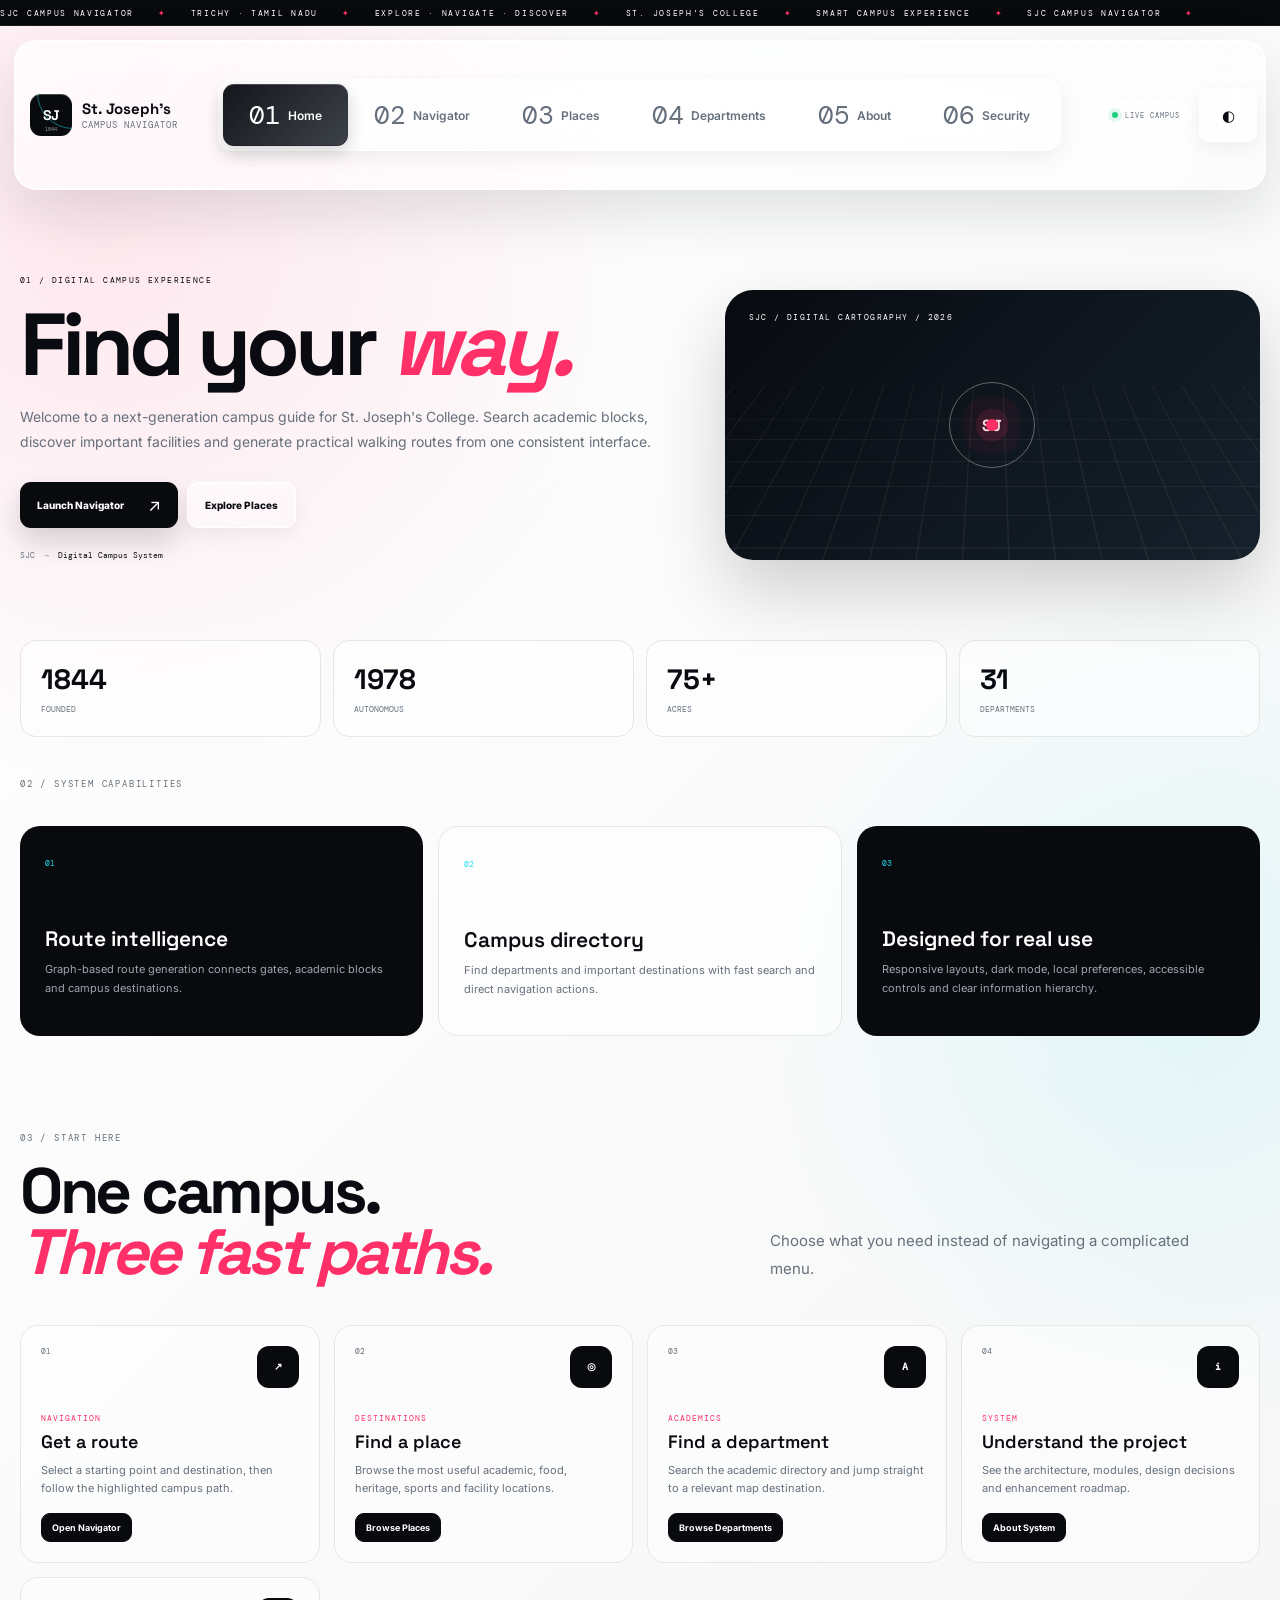
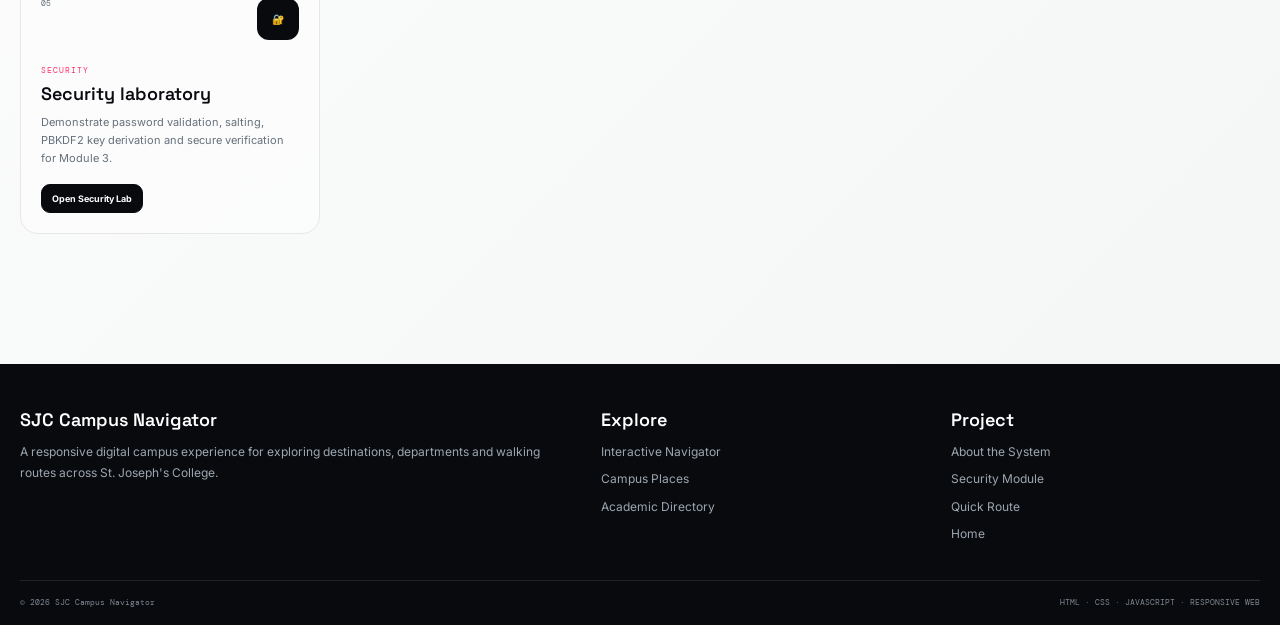
==== commit 5dbf4f6b: "Add files via upload" ====
--- a/index.html
+++ b/index.html
@@ -1,7 +1,7 @@
 <!doctype html><html lang="en"><head><meta charset="UTF-8"><meta name="viewport" content="width=device-width,initial-scale=1.0"><meta name="description" content="SJC Campus Navigator — an interactive digital campus experience for St. Joseph's College, Tiruchirappalli."><link rel="preconnect" href="https://fonts.googleapis.com"><link rel="preconnect" href="https://fonts.gstatic.com" crossorigin><link href="https://fonts.googleapis.com/css2?family=DM+Mono:wght@400;500&family=Inter:wght@400;500;600;700;800&family=Space+Grotesk:wght@400;500;600;700&display=swap" rel="stylesheet"><link rel="stylesheet" href="style.css"><link rel="stylesheet" href="app.css"><title>SJC — Campus Navigator</title></head><body><div class="top-strip"><div class="strip-track"><span>SJC CAMPUS NAVIGATOR</span><i>✦</i><span>TRICHY · TAMIL NADU</span><i>✦</i><span>EXPLORE · NAVIGATE · DISCOVER</span><i>✦</i><span>ST. JOSEPH'S COLLEGE</span><i>✦</i><span>SMART CAMPUS EXPERIENCE</span><i>✦</i><span>SJC CAMPUS NAVIGATOR</span><i>✦</i></div></div>
 <header class="site-header"><a href="index.html" class="brand"><div class="brand-mark"><span>SJ</span><small>1844</small></div><div class="brand-copy"><strong>St. Joseph's</strong><span>Campus Navigator</span></div></a>
-<nav class="main-nav"><a href="index.html" data-page="index.html" class="active">01 <span>Home</span></a><a href="navigator.html" data-page="navigator.html" class="">02 <span>Navigator</span></a><a href="places.html" data-page="places.html" class="">03 <span>Places</span></a><a href="departments.html" data-page="departments.html" class="">04 <span>Departments</span></a><a href="about.html" data-page="about.html" class="">05 <span>About</span></a></nav><div class="header-actions"><div class="live-status"><span></span>LIVE CAMPUS</div><button data-theme class="icon-button" aria-label="Toggle theme">◐</button><button class="icon-button mobile-toggle" aria-label="Open menu" aria-expanded="false">☰</button></div></header>
+<nav class="main-nav"><a href="index.html" data-page="index.html" class="active">01 <span>Home</span></a><a href="navigator.html" data-page="navigator.html" class="">02 <span>Navigator</span></a><a href="places.html" data-page="places.html" class="">03 <span>Places</span></a><a href="departments.html" data-page="departments.html" class="">04 <span>Departments</span></a><a href="about.html" data-page="about.html" class="">05 <span>About</span></a><a href="security.html" data-page="security.html">06 <span>Security</span></a></nav><div class="header-actions"><div class="live-status"><span></span>LIVE CAMPUS</div><button data-theme class="icon-button" aria-label="Toggle theme">◐</button><button class="icon-button mobile-toggle" aria-label="Open menu" aria-expanded="false">☰</button></div></header>
 <main class="page-shell"><section class="page-hero"><div class="page-hero-grid"><div><span class="page-kicker">01 / DIGITAL CAMPUS EXPERIENCE</span><h1>Find your <em>way.</em></h1><p>Welcome to a next-generation campus guide for St. Joseph's College. Search academic blocks, discover important facilities and generate practical walking routes from one consistent interface.</p><div class="hero-buttons"><a class="btn btn-primary" href="navigator.html">Launch Navigator <b>↗</b></a><a class="btn btn-outline" href="places.html">Explore Places</a></div><div class="breadcrumbs"><span>SJC</span><b>→</b><span>Digital Campus System</span></div></div><div class="page-hero-art"><span class="art-label">SJC / DIGITAL CARTOGRAPHY / 2026</span><div class="art-pin">SJ</div></div></div></section>
 <div class="stats-row"><div class="stat-card"><strong>1844</strong><span>Founded</span></div><div class="stat-card"><strong>1978</strong><span>Autonomous</span></div><div class="stat-card"><strong>75+</strong><span>Acres</span></div><div class="stat-card"><strong>31</strong><span>Departments</span></div></div>
 <section><span class="section-label">02 / SYSTEM CAPABILITIES</span><div class="feature-grid"><article class="feature-card"><span class="num">01</span><h3>Route intelligence</h3><p>Graph-based route generation connects gates, academic blocks and campus destinations.</p></article><article class="feature-card light"><span class="num">02</span><h3>Campus directory</h3><p>Find departments and important destinations with fast search and direct navigation actions.</p></article><article class="feature-card"><span class="num">03</span><h3>Designed for real use</h3><p>Responsive layouts, dark mode, local preferences, accessible controls and clear information hierarchy.</p></article></div></section>
-<section style="padding:90px 0 30px"><div class="section-heading-row"><div><span class="section-label">03 / START HERE</span><h2>One campus.<br><em>Three fast paths.</em></h2></div><p>Choose what you need instead of navigating a complicated menu.</p></div><div class="directory-grid"><article class="directory-card"><div class="card-top"><span class="card-number">01</span><div class="card-icon">↗</div></div><span class="card-category">NAVIGATION</span><h3>Get a route</h3><p>Select a starting point and destination, then follow the highlighted campus path.</p><div class="card-actions"><a class="primary" href="navigator.html">Open Navigator</a></div></article><article class="directory-card"><div class="card-top"><span class="card-number">02</span><div class="card-icon">◎</div></div><span class="card-category">DESTINATIONS</span><h3>Find a place</h3><p>Browse the most useful academic, food, heritage, sports and facility locations.</p><div class="card-actions"><a class="primary" href="places.html">Browse Places</a></div></article><article class="directory-card"><div class="card-top"><span class="card-number">03</span><div class="card-icon">A</div></div><span class="card-category">ACADEMICS</span><h3>Find a department</h3><p>Search the academic directory and jump straight to a relevant map destination.</p><div class="card-actions"><a class="primary" href="departments.html">Browse Departments</a></div></article><article class="directory-card"><div class="card-top"><span class="card-number">04</span><div class="card-icon">i</div></div><span class="card-category">SYSTEM</span><h3>Understand the project</h3><p>See the architecture, modules, design decisions and enhancement roadmap.</p><div class="card-actions"><a class="primary" href="about.html">About System</a></div></article></div></section></main><footer class="app-footer"><div class="app-footer-inner"><div><h3>SJC Campus Navigator</h3><p>A responsive digital campus experience for exploring destinations, departments and walking routes across St. Joseph's College.</p></div><div><h3>Explore</h3><div class="app-footer-links"><a href="navigator.html">Interactive Navigator</a><a href="places.html">Campus Places</a><a href="departments.html">Academic Directory</a></div></div><div><h3>Project</h3><div class="app-footer-links"><a href="about.html">About the System</a><a href="navigator.html?to=library">Quick Route</a><a href="index.html">Home</a></div></div></div><div class="app-footer-bottom"><span>© <span data-year>2026</span> SJC Campus Navigator</span><span>HTML · CSS · JAVASCRIPT · RESPONSIVE WEB</span></div></footer><script src="app.js"></script></body></html>+<section style="padding:90px 0 30px"><div class="section-heading-row"><div><span class="section-label">03 / START HERE</span><h2>One campus.<br><em>Three fast paths.</em></h2></div><p>Choose what you need instead of navigating a complicated menu.</p></div><div class="directory-grid"><article class="directory-card"><div class="card-top"><span class="card-number">01</span><div class="card-icon">↗</div></div><span class="card-category">NAVIGATION</span><h3>Get a route</h3><p>Select a starting point and destination, then follow the highlighted campus path.</p><div class="card-actions"><a class="primary" href="navigator.html">Open Navigator</a></div></article><article class="directory-card"><div class="card-top"><span class="card-number">02</span><div class="card-icon">◎</div></div><span class="card-category">DESTINATIONS</span><h3>Find a place</h3><p>Browse the most useful academic, food, heritage, sports and facility locations.</p><div class="card-actions"><a class="primary" href="places.html">Browse Places</a></div></article><article class="directory-card"><div class="card-top"><span class="card-number">03</span><div class="card-icon">A</div></div><span class="card-category">ACADEMICS</span><h3>Find a department</h3><p>Search the academic directory and jump straight to a relevant map destination.</p><div class="card-actions"><a class="primary" href="departments.html">Browse Departments</a></div></article><article class="directory-card"><div class="card-top"><span class="card-number">04</span><div class="card-icon">i</div></div><span class="card-category">SYSTEM</span><h3>Understand the project</h3><p>See the architecture, modules, design decisions and enhancement roadmap.</p><div class="card-actions"><a class="primary" href="about.html">About System</a></div></article><article class="directory-card"><div class="card-top"><span class="card-number">05</span><div class="card-icon">🔐</div></div><span class="card-category">SECURITY</span><h3>Security laboratory</h3><p>Demonstrate password validation, salting, PBKDF2 key derivation and secure verification for Module 3.</p><div class="card-actions"><a class="primary" href="security.html">Open Security Lab</a></div></article></div></section></main><footer class="app-footer"><div class="app-footer-inner"><div><h3>SJC Campus Navigator</h3><p>A responsive digital campus experience for exploring destinations, departments and walking routes across St. Joseph's College.</p></div><div><h3>Explore</h3><div class="app-footer-links"><a href="navigator.html">Interactive Navigator</a><a href="places.html">Campus Places</a><a href="departments.html">Academic Directory</a></div></div><div><h3>Project</h3><div class="app-footer-links"><a href="about.html">About the System</a><a href="security.html">Security Module</a><a href="navigator.html?to=library">Quick Route</a><a href="index.html">Home</a></div></div></div><div class="app-footer-bottom"><span>© <span data-year>2026</span> SJC Campus Navigator</span><span>HTML · CSS · JAVASCRIPT · RESPONSIVE WEB</span></div></footer><script src="app.js"></script></body></html>
--- a/app.css
+++ b/app.css
@@ -73,3 +73,61 @@
 @media(max-width:1050px){.directory-grid{grid-template-columns:repeat(3,1fr)}.page-hero-grid{grid-template-columns:1fr}.page-hero-art{min-height:220px}}
 @media(max-width:800px){.site-header{top:8px}.main-nav{display:none}.site-header .mobile-toggle{display:block}.main-nav.open{display:flex;position:absolute;left:0;right:0;top:70px;flex-direction:column;align-items:stretch;padding:15px;background:rgba(255,255,255,.96);border:1px solid var(--line);border-radius:16px;box-shadow:var(--shadow)}body.dark .main-nav.open{background:rgba(7,16,24,.97)}.main-nav.open a{padding:10px}.page-hero{padding-top:45px}.directory-grid{grid-template-columns:repeat(2,1fr)}.feature-grid{grid-template-columns:1fr}.stats-row{grid-template-columns:repeat(2,1fr)}.app-footer-inner{grid-template-columns:1fr}}
 @media(max-width:520px){.site-header{width:calc(100% - 20px)}.header-actions .live-status{display:none}.brand-copy span{display:none}.page-hero h1{letter-spacing:-3px}.directory-grid{grid-template-columns:1fr}.stats-row{grid-template-columns:1fr 1fr}.utility-bar{align-items:flex-start;flex-direction:column}}
+
+/* =========================================================
+   MODULE 3 — SECURITY LAB
+========================================================= */
+.security-page{padding-bottom:30px}
+.security-grid{display:grid;grid-template-columns:1.35fr .85fr;gap:16px;margin:35px 0}
+.security-card{border:1px solid var(--line);border-radius:22px;padding:26px;background:rgba(255,255,255,.58);box-shadow:var(--shadow-sm)}
+body.dark .security-card{background:rgba(255,255,255,.035)}
+.security-card-main{min-height:520px}
+.security-card-head{display:flex;justify-content:space-between;align-items:flex-start;gap:20px}
+.security-card h2{font:600 clamp(27px,3vw,42px)/1 "Space Grotesk";letter-spacing:-1.8px;margin-top:9px}
+.security-card h2 em{color:var(--app-pink);font-style:italic}
+.security-card h3{font:600 24px "Space Grotesk";margin-top:10px}
+.security-intro{font-size:12px;line-height:1.8;color:var(--muted);margin:15px 0 22px;max-width:760px}
+.security-badge{font:8px "DM Mono";letter-spacing:1px;padding:8px 10px;border:1px solid var(--line);border-radius:999px;color:var(--muted);white-space:nowrap}
+.security-badge.is-ready{border-color:rgba(32,190,130,.45);color:#12845a;background:rgba(32,190,130,.08)}
+.security-form{display:grid;gap:14px}
+.security-form label{font:8px "DM Mono";letter-spacing:1px;color:var(--muted);display:grid;gap:7px}
+.security-form input{width:100%;height:48px;border:1px solid var(--line);border-radius:12px;padding:0 14px;background:rgba(255,255,255,.7);color:var(--ink);outline:none;font:500 13px Inter}
+body.dark .security-form input{background:rgba(255,255,255,.04)}
+.security-form input:focus{border-color:var(--app-pink);box-shadow:0 0 0 3px rgba(255,47,104,.08)}
+.password-wrap{position:relative}
+.password-wrap input{padding-right:70px}
+.password-toggle{position:absolute;right:8px;top:8px;height:32px;border:1px solid var(--line);background:transparent;border-radius:8px;padding:0 9px;color:var(--muted);font:700 8px Inter;cursor:pointer}
+.strength-track{height:6px;border-radius:99px;background:var(--line);overflow:hidden;margin-top:-4px}
+.strength-track span{display:block;height:100%;width:0;background:var(--app-pink);transition:width .25s ease}
+.strength-meta{display:flex;justify-content:space-between;font:8px "DM Mono";color:var(--muted);margin-top:-7px}
+.strength-meta strong{color:var(--ink)}
+.check-row{display:flex!important;grid-template-columns:none!important;align-items:flex-start;gap:9px!important;font:9px Inter!important;letter-spacing:0!important;line-height:1.5;color:var(--muted)!important}
+.check-row input{width:16px;height:16px;margin-top:1px;accent-color:var(--app-pink)}
+.security-submit{width:100%;justify-content:center;margin-top:4px}
+.security-message{min-height:40px;margin-top:12px;padding:10px 12px;border-radius:10px;font-size:10px;line-height:1.6;color:var(--muted)}
+.security-message.success{color:#117c55;background:rgba(32,190,130,.08);border:1px solid rgba(32,190,130,.22)}
+.security-message.error{color:#b32348;background:rgba(255,47,104,.08);border:1px solid rgba(255,47,104,.18)}
+.login-result{display:flex;gap:9px;align-items:flex-start;padding:14px;border-radius:12px;background:rgba(0,0,0,.035);color:var(--muted);font-size:10px;line-height:1.6;margin-top:4px}
+body.dark .login-result{background:rgba(255,255,255,.035)}
+.result-dot{width:8px;height:8px;border-radius:50%;background:#a7afb8;margin-top:4px;flex:0 0 auto}
+.login-result.success{color:#117c55;background:rgba(32,190,130,.08)}
+.login-result.success .result-dot{background:#20be82}
+.login-result.error{color:#b32348;background:rgba(255,47,104,.08)}
+.login-result.error .result-dot{background:var(--app-pink)}
+.security-logout{margin-top:12px}
+.security-explainer{padding:70px 0 20px}
+.security-flow{display:grid;grid-template-columns:repeat(5,1fr);gap:10px;margin-top:30px}
+.security-flow>div{border:1px solid var(--line);border-radius:16px;padding:18px;min-height:160px;background:rgba(255,255,255,.45)}
+body.dark .security-flow>div{background:rgba(255,255,255,.035)}
+.security-flow span{font:8px "DM Mono";color:var(--app-cyan)}
+.security-flow strong{display:block;font:600 18px "Space Grotesk";margin-top:30px}
+.security-flow p{font-size:10px;line-height:1.6;color:var(--muted);margin-top:7px}
+.security-spec-grid{display:grid;grid-template-columns:1fr 1fr;gap:16px;margin-top:25px}
+.security-list{list-style:none;margin-top:18px;display:grid;gap:9px}
+.security-list li{font-size:11px;color:var(--muted);line-height:1.5;padding-left:18px;position:relative}
+.security-list li:before{content:"✓";position:absolute;left:0;color:var(--app-pink);font-weight:800}
+.security-card code{font-family:"DM Mono";font-size:9px;color:var(--app-pink)}
+.warning-box{margin-top:18px;border:1px solid rgba(255,47,104,.2);background:rgba(255,47,104,.07);border-radius:12px;padding:14px;font-size:10px;line-height:1.7;color:var(--muted)}
+.warning-box strong{color:var(--app-pink)}
+@media(max-width:900px){.security-grid,.security-spec-grid{grid-template-columns:1fr}.security-flow{grid-template-columns:repeat(2,1fr)}}
+@media(max-width:520px){.security-card-head{flex-direction:column}.security-flow{grid-template-columns:1fr}}
